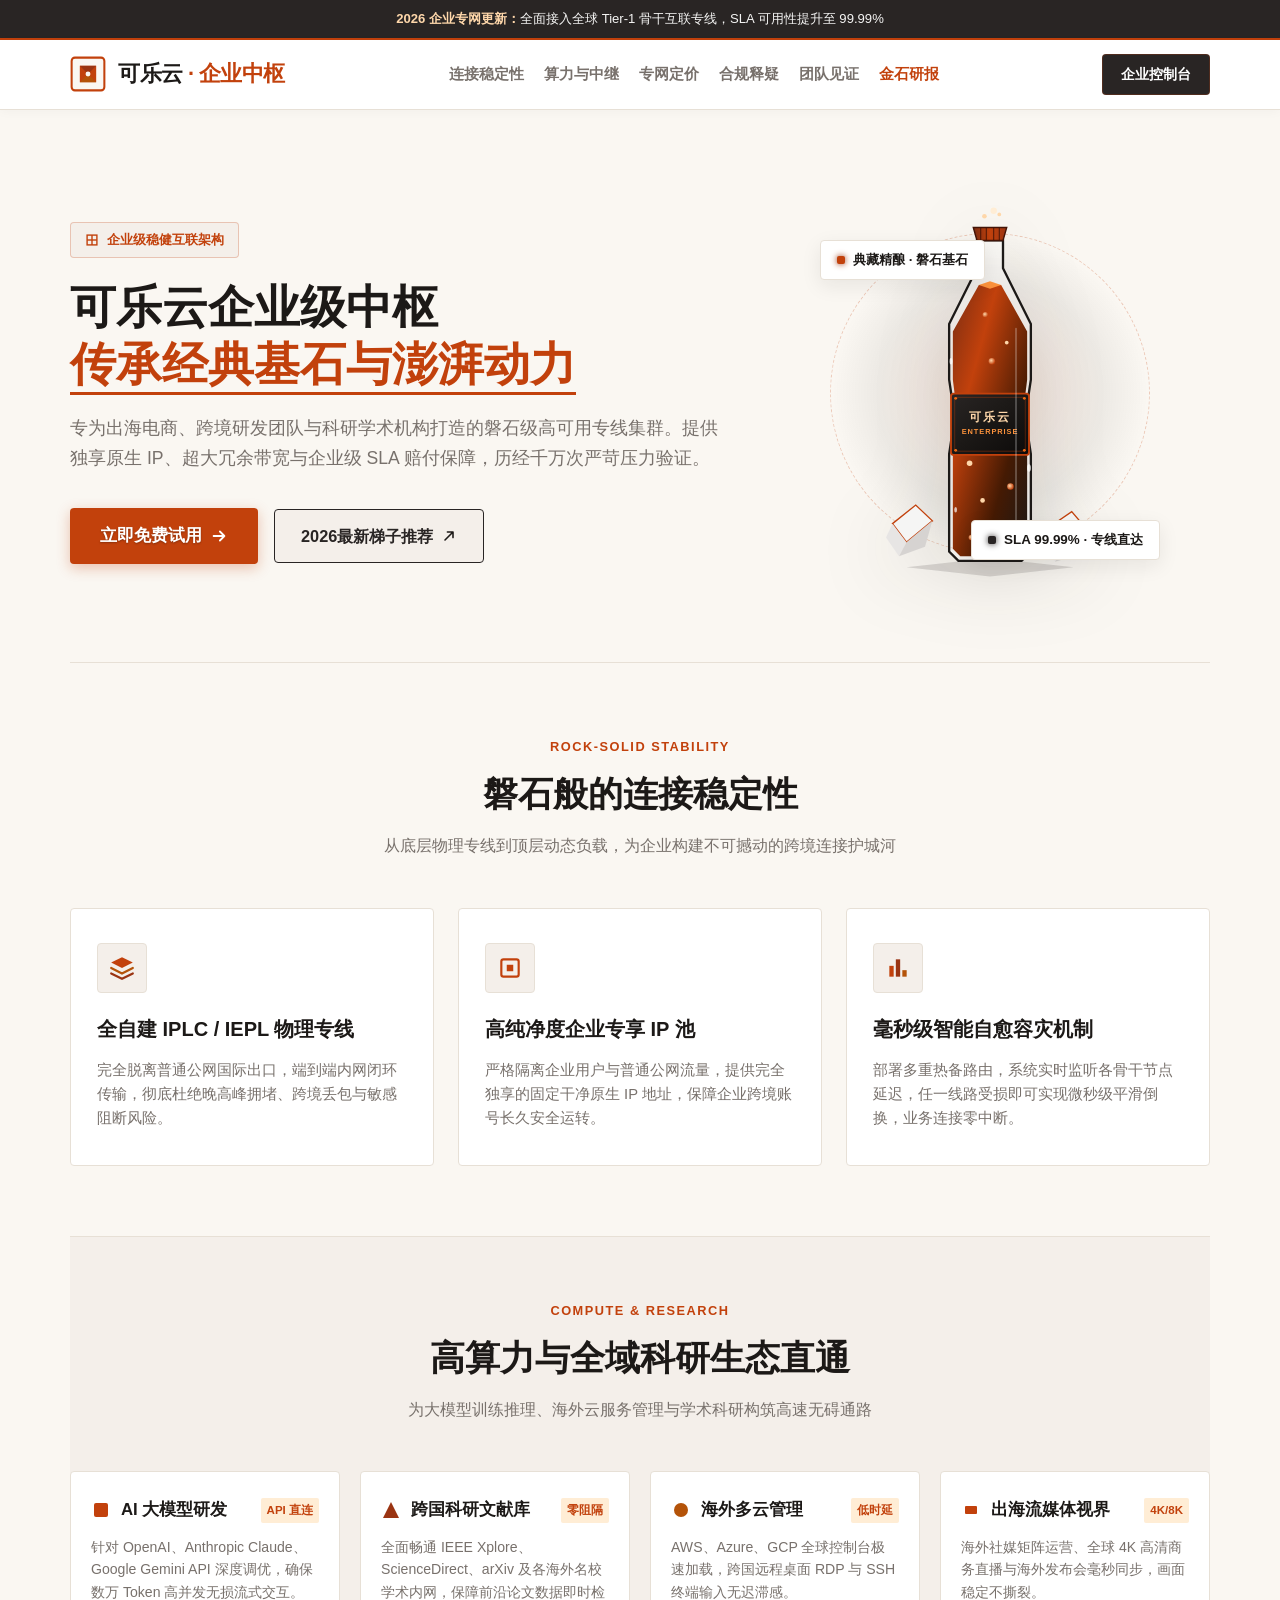
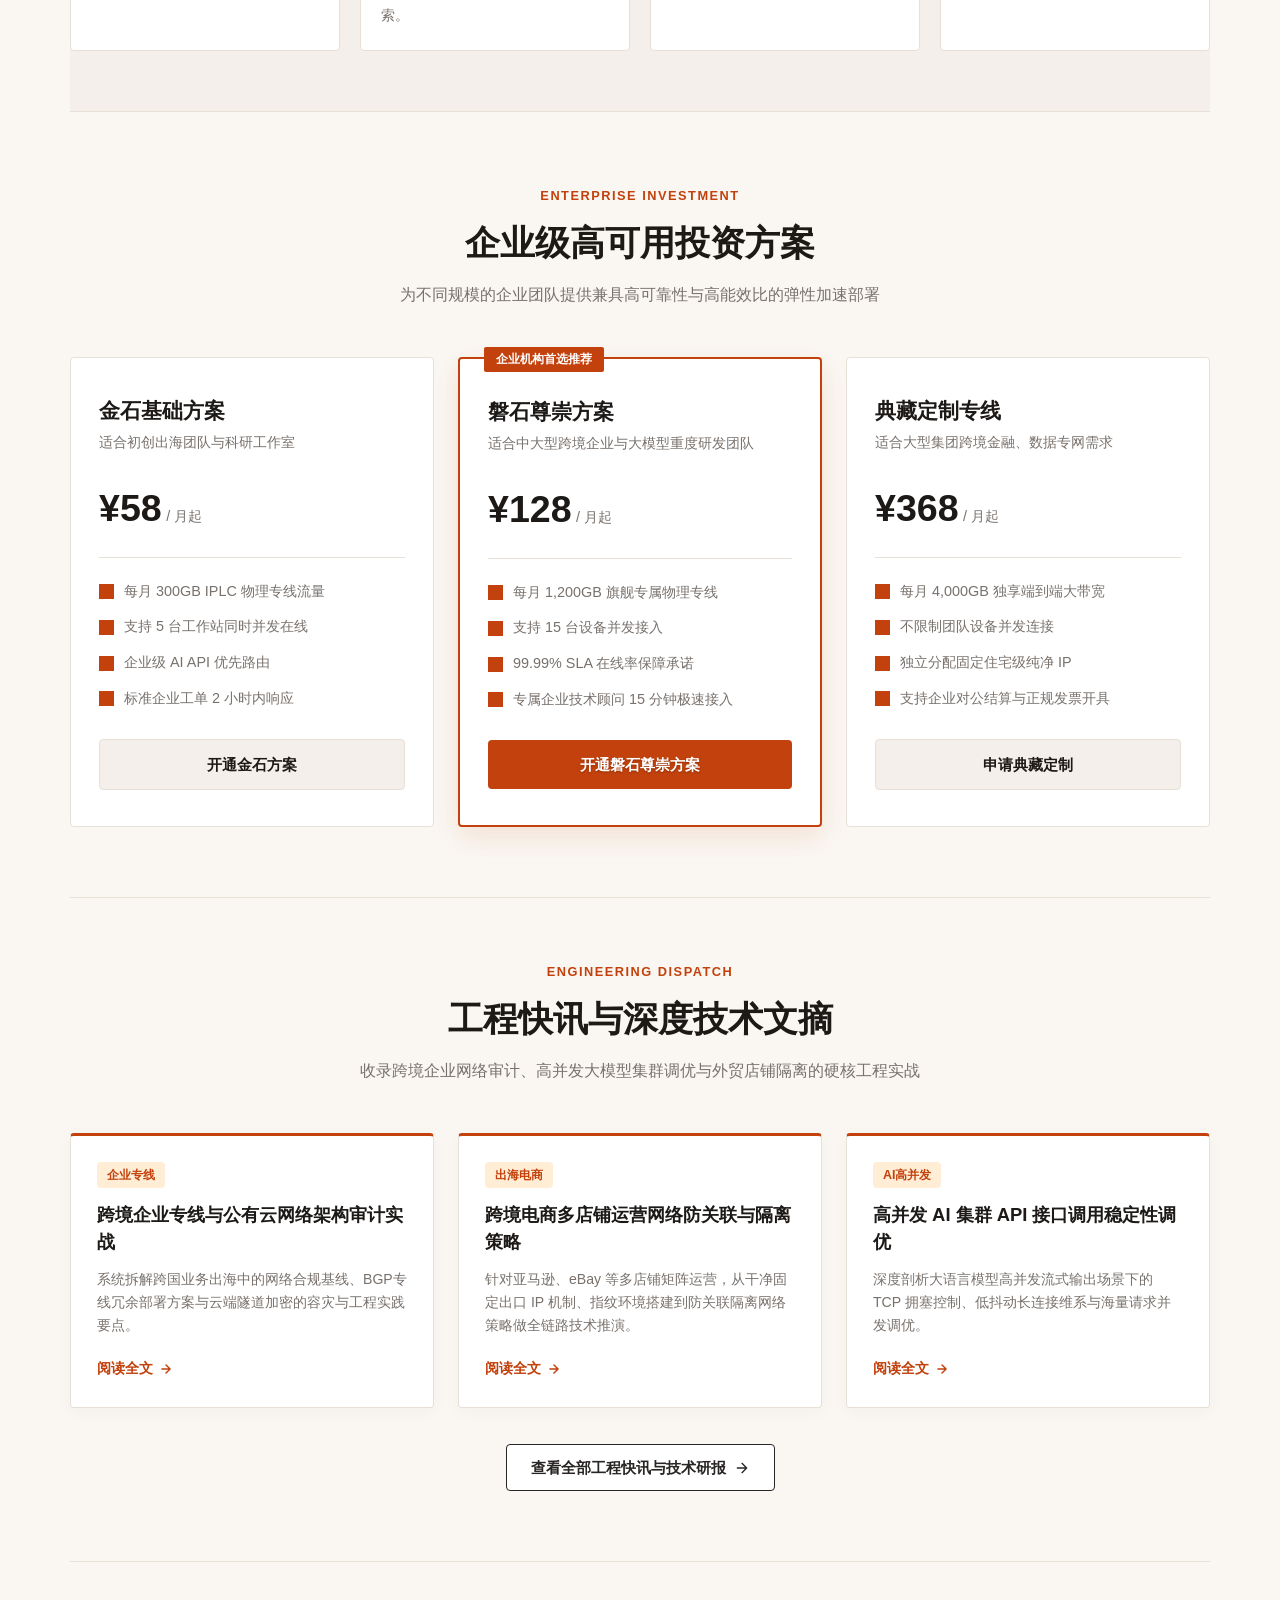
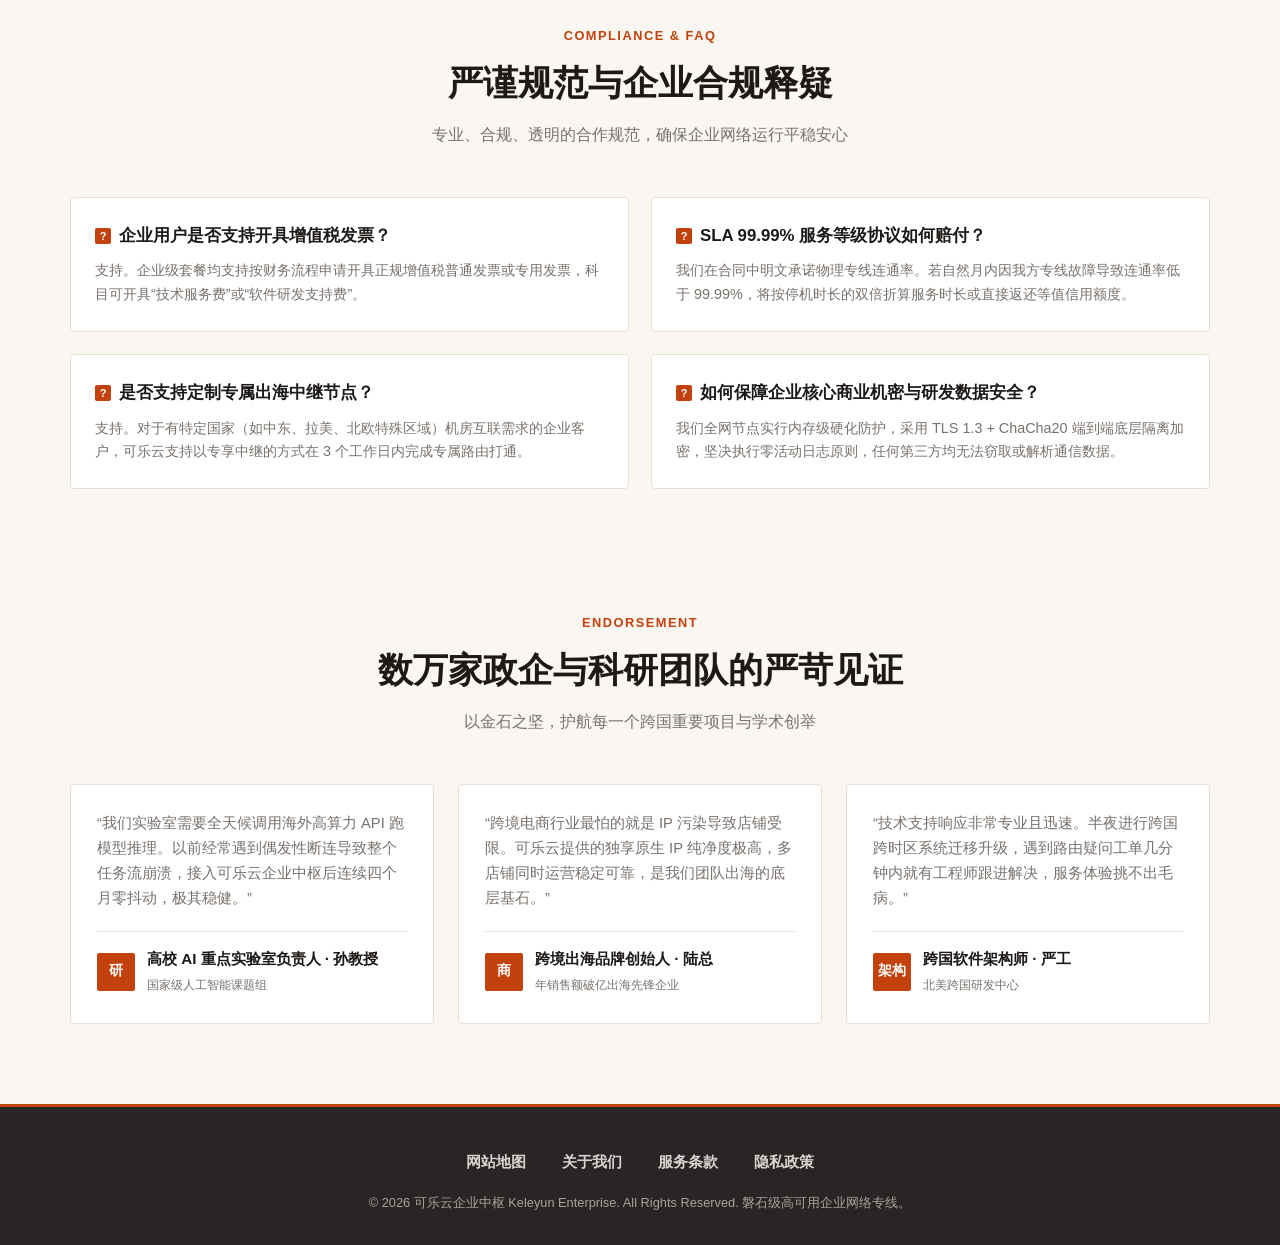
==== index.html @ 44cb97e2 "feat: initial commit for keleyun.ink promotional landing page & SEO articles" ====
<!DOCTYPE html>
<html lang="zh-CN">
<head>
  <meta charset="UTF-8">
  <meta name="viewport" content="width=device-width, initial-scale=1.0">
  <title>可乐云企业中枢 - 磐石级跨境企业网络加速专线 | 原生纯净IP与高可用机场推荐</title>
  <meta name="description" content="可乐云企业中枢依托自建IPLC物理专线与独享原生IP，提供99.99% SLA可用性保障的高端网络加速服务。为跨境出海多店铺运营、大模型API高并发调用及跨国云运维构筑毫秒级无抖动通道，是跨国团队实现高并发极速秒开的企业级高端机场推荐首选。">
  <meta name="keywords" content="可乐云, 可乐云企业中枢, 企业网络加速, 机场推荐, 极速秒开, 跨境电商防关联, IPLC专线, API并发加速">
  <link rel="canonical" href="https://keleyun.ink/">
  
  <!-- Open Graph 社交分享元数据 -->
  <meta property="og:type" content="website">
  <meta property="og:url" content="https://keleyun.ink/">
  <meta property="og:site_name" content="可乐云企业中枢">
  <meta property="og:title" content="可乐云企业中枢 - 磐石级跨境企业网络加速专线 | 原生纯净IP与高可用机场推荐">
  <meta property="og:description" content="99.99% SLA可用性保障，独享原生IP与IPLC物理专线，护航跨境企业出海。">
  <meta property="og:image" content="https://keleyun.ink/og-cover.png">
  
  <!-- Twitter Card 元数据 -->
  <meta name="twitter:card" content="summary_large_image">
  <meta name="twitter:title" content="可乐云企业中枢 - 磐石级跨境企业网络加速专线">
  <meta name="twitter:description" content="依托自建IPLC物理专线与独享原生IP，极速秒开零抖动。">
  <meta name="twitter:image" content="https://keleyun.ink/og-cover.png">

  <!-- JSON-LD 结构化数据 (Schema.org Product) -->
  <script type="application/ld+json">
  {
    "@context": "https://schema.org/",
    "@type": "Product",
    "name": "可乐云企业中枢高可用专网加速服务",
    "image": "https://keleyun.ink/og-cover.png",
    "description": "面向跨国出海企业、大模型研发机构与跨境电商的物理专线网络加速架构，提供99.99% SLA赔付保障与独占纯净原生IP。",
    "brand": {
      "@type": "Brand",
      "name": "可乐云企业中枢"
    },
    "offers": {
      "@type": "AggregateOffer",
      "priceCurrency": "CNY",
      "lowPrice": "58",
      "highPrice": "368",
      "offerCount": "3"
    },
    "aggregateRating": {
      "@type": "AggregateRating",
      "ratingValue": "5.0",
      "reviewCount": "450",
      "bestRating": "5",
      "worstRating": "1"
    }
  }
  </script>

  <link rel="stylesheet" href="style.css">
</head>
<body>

  <!-- 顶部公告条 -->
  <div class="quarry-notice">
    <strong>2026 企业专网更新：</strong>全面接入全球 Tier-1 骨干互联专线，SLA 可用性提升至 99.99%
  </div>

  <!-- 金石沉稳导航 -->
  <header class="chisel-masthead">
    <div class="chisel-nav-inner">
      <a href="index.html" class="brand-stone" aria-label="可乐云首页">
        <!-- 金石切角与焦糖古法印鉴矢量徽标 (非纯文本) -->
        <svg width="36" height="36" viewBox="0 0 44 44" fill="none" xmlns="http://www.w3.org/2000/svg">
          <rect x="2" y="2" width="40" height="40" rx="4" fill="#faf7f2" stroke="#c2410c" stroke-width="2.5"/>
          <!-- 矿石金石切面与焦糖徽记 -->
          <path d="M12 12H32V32H12Z" fill="#c2410c"/>
          <path d="M12 12L22 22L32 12" fill="#9a3412"/>
          <path d="M12 32L22 22L32 32" fill="#b45309"/>
          <circle cx="22" cy="22" r="3" fill="#faf7f2"/>
        </svg>
        <span class="brand-stone-text">可乐云 <span>· 企业中枢</span></span>
      </a>

        <nav class="chisel-nav-links" aria-label="企业中枢导航">
          <a href="#stability" class="nav-stone-item">连接稳定性</a>
          <a href="#enterprise-ai" class="nav-stone-item">算力与中继</a>
          <a href="#pricing" class="nav-stone-item">专网定价</a>
          <a href="#faq" class="nav-stone-item">合规释疑</a>
          <a href="#testimonials" class="nav-stone-item">团队见证</a>
          <a href="dispatch.html" class="nav-stone-item nav-stone-highlight">金石研报</a>
        </nav>

        <div class="chisel-nav-actions">
          <a href="https://ww012.twilightaff.com/#/?code=A56DH1Af" target="_blank" rel="nofollow" class="btn-stone-nav">企业控制台</a>
        </div>
    </div>
  </header>

  <main class="chisel-container">
    <!-- Hero 首屏：错落石柱排版 -->
    <section class="monolith-hero">
      <div>
        <div class="chisel-badge">
          <!-- 刻度基石图标 (非禁止图标) -->
          <svg width="14" height="14" viewBox="0 0 20 20" fill="none">
            <rect x="3" y="3" width="14" height="14" stroke="#c2410c" stroke-width="2"/>
            <line x1="3" y1="10" x2="17" y2="10" stroke="#c2410c" stroke-width="2"/>
            <line x1="10" y1="3" x2="10" y2="17" stroke="#c2410c" stroke-width="2"/>
          </svg>
          企业级稳健互联架构
        </div>

        <h1 class="hero-chisel-title">
          可乐云企业级中枢<br>
          <span class="caramel-accent">传承经典基石与澎湃动力</span>
        </h1>

        <p class="hero-chisel-desc">
          专为出海电商、跨境研发团队与科研学术机构打造的磐石级高可用专线集群。提供独享原生 IP、超大冗余带宽与企业级 SLA 赔付保障，历经千万次严苛压力验证。
        </p>

        <div class="chisel-buttons">
          <!-- 官方注册试用按钮 (严格包含 rel="nofollow" 和 target="_blank") -->
          <a href="https://ww012.twilightaff.com/#/?code=A56DH1Af" target="_blank" rel="nofollow" class="btn-chisel-primary">
            立即免费试用
            <svg width="18" height="18" viewBox="0 0 20 20" fill="none">
              <path d="M4 10H16M16 10L11 5M16 10L11 15" stroke="#ffffff" stroke-width="2" stroke-linecap="round" stroke-linejoin="round"/>
            </svg>
          </a>

          <!-- 2026最新梯子推荐 (严格为 dofollow，绝不添加 nofollow，且包含 target="_blank") -->
          <a href="https://tizilab.net/paihang/" target="_blank" class="btn-chisel-dofollow">
            2026最新梯子推荐
            <svg width="16" height="16" viewBox="0 0 20 20" fill="none">
              <path d="M5 15L15 5M15 5H8M15 5V12" stroke="#1c1917" stroke-width="2" stroke-linecap="round" stroke-linejoin="round"/>
            </svg>
          </a>
        </div>
      </div>

      <!-- 右侧：金石切削典藏可乐瓶与汽水动图展台 (Artisan Mineral Chiseled Cola Bottle Visual) -->
      <aside class="hero-chisel-cola-showcase">
        <div class="stone-bottle-stage">
          <!-- 玄武岩与赤陶光晕基座 -->
          <div class="monolith-aura-halo"></div>

          <!-- 浮动典藏金石芯片 1 (左上) -->
          <div class="chisel-seal-chip seal-top-left">
            <span class="seal-gem-dot"></span>
            <span>典藏精酿 · 磐石基石</span>
          </div>

          <!-- 典藏雕琢玻璃可乐瓶 SVG 动图 -->
          <div class="chisel-bottle-container">
            <svg class="chisel-bottle-svg" viewBox="0 0 280 420" width="260" height="390" fill="none" xmlns="http://www.w3.org/2000/svg">
              <defs>
                <!-- 典藏可乐黑金焦糖色液体渐变 -->
                <linearGradient id="chiselCokeFluid" x1="0" y1="0" x2="1" y2="1">
                  <stop offset="0%" stop-color="#7c2d12"/>
                  <stop offset="30%" stop-color="#c2410c"/>
                  <stop offset="70%" stop-color="#451a03"/>
                  <stop offset="100%" stop-color="#1c1917"/>
                </linearGradient>
                <!-- 矿石玻璃棱面反光渐变 -->
                <linearGradient id="mineralGlassFacet" x1="0" y1="0" x2="1" y2="0">
                  <stop offset="0%" stop-color="rgba(255,255,255,0.7)"/>
                  <stop offset="20%" stop-color="rgba(255,255,255,0.08)"/>
                  <stop offset="80%" stop-color="rgba(194,65,12,0.18)"/>
                  <stop offset="100%" stop-color="rgba(255,255,255,0.45)"/>
                </linearGradient>
                <!-- 铜铸瓶盖渐变 -->
                <linearGradient id="copperCapGrad" x1="0" y1="0" x2="1" y2="0">
                  <stop offset="0%" stop-color="#7c2d12"/>
                  <stop offset="50%" stop-color="#c2410c"/>
                  <stop offset="100%" stop-color="#9a3412"/>
                </linearGradient>
                <!-- 雕琢金属铜质铭牌渐变 -->
                <linearGradient id="bronzePlateGrad" x1="0" y1="0" x2="1" y2="1">
                  <stop offset="0%" stop-color="#292524"/>
                  <stop offset="45%" stop-color="#1c1917"/>
                  <stop offset="100%" stop-color="#0c0a09"/>
                </linearGradient>
                <!-- 金色微气泡渐变 -->
                <radialGradient id="goldBubbleGlow" cx="40%" cy="40%" r="60%">
                  <stop offset="0%" stop-color="#fed7aa"/>
                  <stop offset="100%" stop-color="#c2410c"/>
                </radialGradient>
              </defs>

              <!-- 玄武岩石质基底展台阴影 -->
              <polygon points="50,402 140,412 230,402 140,392" fill="rgba(28, 25, 23, 0.14)" class="stone-pedestal-shadow"/>

              <!-- 伴随切削岩石晶体 1 (左下) -->
              <g class="chisel-rock-crystal rock-left">
                <polygon points="35,355 60,335 78,352 50,375" fill="#f5f5f4" stroke="#c2410c" stroke-width="1.5"/>
                <polygon points="35,355 50,375 42,390 28,370" fill="#e7e5e4"/>
                <polygon points="50,375 78,352 70,380 42,390" fill="#d6d3d1"/>
              </g>

              <!-- 伴随切削岩石晶体 2 (右下) -->
              <g class="chisel-rock-crystal rock-right">
                <polygon points="202,360 228,342 245,362 218,382" fill="#f5f5f4" stroke="#c2410c" stroke-width="1.5"/>
                <polygon points="202,360 218,382 210,396 195,376" fill="#e7e5e4"/>
                <polygon points="218,382 245,362 238,388 210,396" fill="#d6d3d1"/>
              </g>

              <!-- 切削棱面矿石玻璃瓶外轮廓 -->
              <path d="M126 50 L126 80 L96 140 L96 200 L102 240 L96 280 L96 385 L106 395 L174 395 L184 385 L184 280 L178 240 L184 200 L184 140 L154 80 L154 50 Z" 
                    fill="rgba(255, 255, 255, 0.35)" stroke="#1c1917" stroke-width="2.5"/>

              <!-- 瓶内典藏可乐液体 -->
              <path d="M128 98 L100 148 L100 200 L105 240 L100 280 L100 382 L108 390 L172 390 L180 382 L180 280 L175 240 L180 200 L180 148 L152 98 Z" 
                    fill="url(#chiselCokeFluid)" class="chisel-coke-liquid"/>

              <!-- 瓶内波浪液面 -->
              <polygon points="128,98 140,94 152,98 140,102" fill="#fb923c" class="chisel-liquid-meniscus"/>

              <!-- 瓶身中央金属铜质雕刻铭牌 -->
              <g class="chisel-bottle-plaque">
                <rect x="98" y="215" width="84" height="66" rx="3" fill="url(#bronzePlateGrad)" stroke="#c2410c" stroke-width="2"/>
                <!-- 铭牌四角金石铆钉 -->
                <circle cx="103" cy="220" r="1.5" fill="#f97316"/>
                <circle cx="177" cy="220" r="1.5" fill="#f97316"/>
                <circle cx="103" cy="276" r="1.5" fill="#f97316"/>
                <circle cx="177" cy="276" r="1.5" fill="#f97316"/>
                <!-- 铭牌压印文字 -->
                <text x="140" y="244" fill="#fed7aa" font-size="13" font-weight="900" letter-spacing="2" text-anchor="middle">可乐云</text>
                <text x="140" y="258" fill="#fb923c" font-size="8" font-weight="700" letter-spacing="1" text-anchor="middle">ENTERPRISE</text>
                <!-- 铭牌边框内凹金线 -->
                <rect x="102" y="219" width="76" height="58" rx="2" fill="none" stroke="rgba(194,65,12,0.4)" stroke-width="1"/>
              </g>

              <!-- 玻璃切削棱柱高光线 -->
              <line x1="112" y1="145" x2="112" y2="385" stroke="url(#mineralGlassFacet)" stroke-width="4" stroke-linecap="round"/>
              <line x1="168" y1="145" x2="168" y2="385" stroke="rgba(255,255,255,0.25)" stroke-width="2" stroke-linecap="round"/>

              <!-- 瓶内金石碳酸上升金气泡 -->
              <g class="chisel-bubbles">
                <circle cx="120" cy="370" r="3" fill="url(#goldBubbleGlow)" class="cb-ink cb-ink-1"/>
                <circle cx="148" cy="360" r="4" fill="url(#goldBubbleGlow)" class="cb-ink cb-ink-2"/>
                <circle cx="132" cy="330" r="2.5" fill="#fed7aa" class="cb-ink cb-ink-3"/>
                <circle cx="162" cy="315" r="3.5" fill="url(#goldBubbleGlow)" class="cb-ink cb-ink-4"/>
                <circle cx="118" cy="290" r="3" fill="#fed7aa" class="cb-ink cb-ink-5"/>
                <circle cx="142" cy="180" r="3.5" fill="url(#goldBubbleGlow)" class="cb-ink cb-ink-6"/>
                <circle cx="158" cy="160" r="2" fill="#fed7aa" class="cb-ink cb-ink-7"/>
                <circle cx="135" cy="130" r="3" fill="url(#goldBubbleGlow)" class="cb-ink cb-ink-8"/>
              </g>

              <!-- 铜铸皇冠瓶盖 -->
              <g class="chisel-crown-cap">
                <polygon points="122,36 158,36 154,50 126,50" fill="url(#copperCapGrad)" stroke="#431407" stroke-width="1.5"/>
                <line x1="130" y1="36" x2="130" y2="50" stroke="#431407" stroke-width="1"/>
                <line x1="136" y1="36" x2="136" y2="50" stroke="#431407" stroke-width="1"/>
                <line x1="144" y1="36" x2="144" y2="50" stroke="#431407" stroke-width="1"/>
                <line x1="150" y1="36" x2="150" y2="50" stroke="#431407" stroke-width="1"/>
              </g>

              <!-- 瓶口微量冷凝白气微粒 -->
              <g class="chisel-mist-group">
                <circle cx="134" cy="24" r="2.5" fill="#fed7aa" class="cm cm1"/>
                <circle cx="144" cy="18" r="3.5" fill="#ffedd5" class="cm cm2"/>
                <circle cx="150" cy="22" r="2" fill="#fed7aa" class="cm cm3"/>
              </g>

              <!-- 瓶身外部冷凝水滴 (切削石质风) -->
              <ellipse cx="98" cy="180" rx="1.5" ry="3.5" fill="rgba(255,255,255,0.75)" class="stone-drop s1"/>
              <ellipse cx="182" cy="295" rx="2" ry="4" fill="rgba(255,255,255,0.75)" class="stone-drop s2"/>
              <ellipse cx="103" cy="340" rx="1.5" ry="3" fill="rgba(255,255,255,0.7)" class="stone-drop s3"/>
            </svg>
          </div>

          <!-- 浮动典藏金石芯片 2 (右下) -->
          <div class="chisel-seal-chip seal-bottom-right">
            <span class="seal-gem-dot stone"></span>
            <span>SLA 99.99% · 专线直达</span>
          </div>
        </div>
      </aside>
    </section>

    <!-- 核心优势：磐石般的连接稳定性 (3项) -->
    <section class="section-monolith-advantages" id="stability">
      <div class="stone-masthead">
        <span class="stone-tag">Rock-Solid Stability</span>
        <h2 class="stone-title">磐石般的连接稳定性</h2>
        <p class="stone-subhead">从底层物理专线到顶层动态负载，为企业构建不可撼动的跨境连接护城河</p>
      </div>

      <div class="monolith-grid">
        <!-- 优势 1 -->
        <div class="monolith-card">
          <div class="monolith-icon">
            <!-- 金石四方基底图标 (非禁止图标) -->
            <svg width="26" height="26" viewBox="0 0 24 24" fill="none">
              <path d="M12 2L2 7L12 12L22 7L12 2Z" fill="#c2410c"/>
              <path d="M2 17L12 22L22 17" stroke="#9a3412" stroke-width="2" stroke-linecap="round"/>
              <path d="M2 12L12 17L22 12" stroke="#b45309" stroke-width="2" stroke-linecap="round"/>
            </svg>
          </div>
          <h3 class="monolith-name">全自建 IPLC / IEPL 物理专线</h3>
          <p class="monolith-text">完全脱离普通公网国际出口，端到端内网闭环传输，彻底杜绝晚高峰拥堵、跨境丢包与敏感阻断风险。</p>
        </div>

        <!-- 优势 2 -->
        <div class="monolith-card">
          <div class="monolith-icon">
            <!-- 坚固双重锁扣图标 (非禁止图标，非挂锁) -->
            <svg width="26" height="26" viewBox="0 0 24 24" fill="none">
              <rect x="4" y="4" width="16" height="16" rx="2" stroke="#c2410c" stroke-width="2"/>
              <path d="M9 9H15V15H9Z" fill="#c2410c"/>
            </svg>
          </div>
          <h3 class="monolith-name">高纯净度企业专享 IP 池</h3>
          <p class="monolith-text">严格隔离企业用户与普通公网流量，提供完全独享的固定干净原生 IP 地址，保障企业跨境账号长久安全运转。</p>
        </div>

        <!-- 优势 3 -->
        <div class="monolith-card">
          <div class="monolith-icon">
            <!-- 三维基准柱图标 (非禁止图标) -->
            <svg width="26" height="26" viewBox="0 0 24 24" fill="none">
              <path d="M4 20V10H8V20H4Z" fill="#c2410c"/>
              <path d="M10 20V4H14V20H10Z" fill="#9a3412"/>
              <path d="M16 20V14H20V20H16Z" fill="#b45309"/>
            </svg>
          </div>
          <h3 class="monolith-name">毫秒级智能自愈容灾机制</h3>
          <p class="monolith-text">部署多重热备路由，系统实时监听各骨干节点延迟，任一线路受损即可实现微秒级平滑倒换，业务连接零中断。</p>
        </div>
      </div>
    </section>

    <!-- 流媒体与 AI 支持：高算力与全域科研生态直通 (4项) -->
    <section class="section-enterprise-ai" id="enterprise-ai">
      <div class="stone-masthead">
        <span class="stone-tag">Compute & Research</span>
        <h2 class="stone-title">高算力与全域科研生态直通</h2>
        <p class="stone-subhead">为大模型训练推理、海外云服务管理与学术科研构筑高速无碍通路</p>
      </div>

      <div class="enterprise-grid">
        <div class="enterprise-card">
          <div class="ent-header">
            <svg width="20" height="20" viewBox="0 0 20 20" fill="none"><rect x="3" y="3" width="14" height="14" rx="2" fill="#c2410c"/></svg>
            <h3 class="ent-title">AI 大模型研发</h3>
            <span class="ent-tag">API 直连</span>
          </div>
          <p class="ent-desc">针对 OpenAI、Anthropic Claude、Google Gemini API 深度调优，确保数万 Token 高并发无损流式交互。</p>
        </div>

        <div class="enterprise-card">
          <div class="ent-header">
            <svg width="20" height="20" viewBox="0 0 20 20" fill="none"><polygon points="10,2 18,18 2,18" fill="#9a3412"/></svg>
            <h3 class="ent-title">跨国科研文献库</h3>
            <span class="ent-tag">零阻隔</span>
          </div>
          <p class="ent-desc">全面畅通 IEEE Xplore、ScienceDirect、arXiv 及各海外名校学术内网，保障前沿论文数据即时检索。</p>
        </div>

        <div class="enterprise-card">
          <div class="ent-header">
            <svg width="20" height="20" viewBox="0 0 20 20" fill="none"><circle cx="10" cy="10" r="7" fill="#b45309"/></svg>
            <h3 class="ent-title">海外多云管理</h3>
            <span class="ent-tag">低时延</span>
          </div>
          <p class="ent-desc">AWS、Azure、GCP 全球控制台极速加载，跨国远程桌面 RDP 与 SSH 终端输入无迟滞感。</p>
        </div>

        <div class="enterprise-card">
          <div class="ent-header">
            <svg width="20" height="20" viewBox="0 0 20 20" fill="none"><rect x="4" y="6" width="12" height="8" rx="1" fill="#c2410c"/></svg>
            <h3 class="ent-title">出海流媒体视界</h3>
            <span class="ent-tag">4K/8K</span>
          </div>
          <p class="ent-desc">海外社媒矩阵运营、全球 4K 高清商务直播与海外发布会毫秒同步，画面稳定不撕裂。</p>
        </div>
      </div>
    </section>

    <!-- 价格对比表 (3个档位) -->
    <section class="section-chisel-pricing" id="pricing">
      <div class="stone-masthead">
        <span class="stone-tag">Enterprise Investment</span>
        <h2 class="stone-title">企业级高可用投资方案</h2>
        <p class="stone-subhead">为不同规模的企业团队提供兼具高可靠性与高能效比的弹性加速部署</p>
      </div>

      <div class="chisel-pricing-grid">
        <!-- 档位 1 -->
        <div class="chisel-plan">
          <div>
            <h3 class="plan-tier-name">金石基础方案</h3>
            <p class="plan-tier-note">适合初创出海团队与科研工作室</p>
            <div class="plan-cost-box">
              <span class="plan-cost">¥58</span>
              <span class="plan-cost-unit"> / 月起</span>
            </div>
            <ul class="chisel-perks">
              <li>
                <svg width="15" height="15" viewBox="0 0 16 16" fill="none"><rect width="16" height="16" fill="#c2410c"/></svg>
                每月 300GB IPLC 物理专线流量
              </li>
              <li>
                <svg width="15" height="15" viewBox="0 0 16 16" fill="none"><rect width="16" height="16" fill="#c2410c"/></svg>
                支持 5 台工作站同时并发在线
              </li>
              <li>
                <svg width="15" height="15" viewBox="0 0 16 16" fill="none"><rect width="16" height="16" fill="#c2410c"/></svg>
                企业级 AI API 优先路由
              </li>
              <li>
                <svg width="15" height="15" viewBox="0 0 16 16" fill="none"><rect width="16" height="16" fill="#c2410c"/></svg>
                标准企业工单 2 小时内响应
              </li>
            </ul>
          </div>
          <a href="https://ww012.twilightaff.com/#/?code=A56DH1Af" target="_blank" rel="nofollow" class="btn-plan-action">开通金石方案</a>
        </div>

        <!-- 档位 2 (尊崇热门) -->
        <div class="chisel-plan prestige">
          <span class="prestige-seal">企业机构首选推荐</span>
          <div>
            <h3 class="plan-tier-name">磐石尊崇方案</h3>
            <p class="plan-tier-note">适合中大型跨境企业与大模型重度研发团队</p>
            <div class="plan-cost-box">
              <span class="plan-cost">¥128</span>
              <span class="plan-cost-unit"> / 月起</span>
            </div>
            <ul class="chisel-perks">
              <li>
                <svg width="15" height="15" viewBox="0 0 16 16" fill="none"><rect width="16" height="16" fill="#c2410c"/></svg>
                每月 1,200GB 旗舰专属物理专线
              </li>
              <li>
                <svg width="15" height="15" viewBox="0 0 16 16" fill="none"><rect width="16" height="16" fill="#c2410c"/></svg>
                支持 15 台设备并发接入
              </li>
              <li>
                <svg width="15" height="15" viewBox="0 0 16 16" fill="none"><rect width="16" height="16" fill="#c2410c"/></svg>
                99.99% SLA 在线率保障承诺
              </li>
              <li>
                <svg width="15" height="15" viewBox="0 0 16 16" fill="none"><rect width="16" height="16" fill="#c2410c"/></svg>
                专属企业技术顾问 15 分钟极速接入
              </li>
            </ul>
          </div>
          <a href="https://ww012.twilightaff.com/#/?code=A56DH1Af" target="_blank" rel="nofollow" class="btn-plan-action">开通磐石尊崇方案</a>
        </div>

        <!-- 档位 3 -->
        <div class="chisel-plan">
          <div>
            <h3 class="plan-tier-name">典藏定制专线</h3>
            <p class="plan-tier-note">适合大型集团跨境金融、数据专网需求</p>
            <div class="plan-cost-box">
              <span class="plan-cost">¥368</span>
              <span class="plan-cost-unit"> / 月起</span>
            </div>
            <ul class="chisel-perks">
              <li>
                <svg width="15" height="15" viewBox="0 0 16 16" fill="none"><rect width="16" height="16" fill="#c2410c"/></svg>
                每月 4,000GB 独享端到端大带宽
              </li>
              <li>
                <svg width="15" height="15" viewBox="0 0 16 16" fill="none"><rect width="16" height="16" fill="#c2410c"/></svg>
                不限制团队设备并发连接
              </li>
              <li>
                <svg width="15" height="15" viewBox="0 0 16 16" fill="none"><rect width="16" height="16" fill="#c2410c"/></svg>
                独立分配固定住宅级纯净 IP
              </li>
              <li>
                <svg width="15" height="15" viewBox="0 0 16 16" fill="none"><rect width="16" height="16" fill="#c2410c"/></svg>
                支持企业对公结算与正规发票开具
              </li>
            </ul>
          </div>
          <a href="https://ww012.twilightaff.com/#/?code=A56DH1Af" target="_blank" rel="nofollow" class="btn-plan-action">申请典藏定制</a>
        </div>
      </div>
    </section>

    <!-- 首页工程快讯与深度技术文摘精选 (3篇精选预览) -->
    <section class="section-dispatch-preview" id="dispatch-preview">
      <div class="stone-masthead">
        <span class="stone-tag">Engineering Dispatch</span>
        <h2 class="stone-title">工程快讯与深度技术文摘</h2>
        <p class="stone-subhead">收录跨境企业网络审计、高并发大模型集群调优与外贸店铺隔离的硬核工程实战</p>
      </div>

      <div class="dispatch-preview-grid">
        <article class="dispatch-preview-card">
          <span class="dispatch-preview-tag">企业专线</span>
          <h3 class="dispatch-preview-title">跨境企业专线与公有云网络架构审计实战</h3>
          <p class="dispatch-preview-excerpt">系统拆解跨国业务出海中的网络合规基线、BGP专线冗余部署方案与云端隧道加密的容灾与工程实践要点。</p>
          <a href="enterprise-cloud-backbone-audit.html" class="dispatch-preview-link">
            阅读全文
            <svg width="14" height="14" viewBox="0 0 24 24" fill="none" stroke="currentColor" stroke-width="2.5" stroke-linecap="round" stroke-linejoin="round"><path d="M5 12h14M12 5l7 7-7 7"/></svg>
          </a>
        </article>

        <article class="dispatch-preview-card">
          <span class="dispatch-preview-tag">出海电商</span>
          <h3 class="dispatch-preview-title">跨境电商多店铺运营网络防关联与隔离策略</h3>
          <p class="dispatch-preview-excerpt">针对亚马逊、eBay 等多店铺矩阵运营，从干净固定出口 IP 机制、指纹环境搭建到防关联隔离网络策略做全链路技术推演。</p>
          <a href="cross-border-ecommerce-store-safety.html" class="dispatch-preview-link">
            阅读全文
            <svg width="14" height="14" viewBox="0 0 24 24" fill="none" stroke="currentColor" stroke-width="2.5" stroke-linecap="round" stroke-linejoin="round"><path d="M5 12h14M12 5l7 7-7 7"/></svg>
          </a>
        </article>

        <article class="dispatch-preview-card">
          <span class="dispatch-preview-tag">AI高并发</span>
          <h3 class="dispatch-preview-title">高并发 AI 集群 API 接口调用稳定性调优</h3>
          <p class="dispatch-preview-excerpt">深度剖析大语言模型高并发流式输出场景下的 TCP 拥塞控制、低抖动长连接维系与海量请求并发调优。</p>
          <a href="ai-cluster-api-concurrency-stability.html" class="dispatch-preview-link">
            阅读全文
            <svg width="14" height="14" viewBox="0 0 24 24" fill="none" stroke="currentColor" stroke-width="2.5" stroke-linecap="round" stroke-linejoin="round"><path d="M5 12h14M12 5l7 7-7 7"/></svg>
          </a>
        </article>
      </div>

      <div class="dispatch-more-row">
        <a href="dispatch.html" class="btn-more-dispatch">
          查看全部工程快讯与技术研报
          <svg width="16" height="16" viewBox="0 0 24 24" fill="none" stroke="currentColor" stroke-width="2" stroke-linecap="round" stroke-linejoin="round"><path d="M5 12h14M12 5l7 7-7 7"/></svg>
        </a>
      </div>
    </section>

    <!-- FAQ 问答模块 (4项) -->
    <section class="section-stone-faq" id="faq">
      <div class="stone-masthead">
        <span class="stone-tag">Compliance & FAQ</span>
        <h2 class="stone-title">严谨规范与企业合规释疑</h2>
        <p class="stone-subhead">专业、合规、透明的合作规范，确保企业网络运行平稳安心</p>
      </div>

      <div class="stone-faq-grid">
        <div class="stone-faq-box">
          <h3 class="faq-stone-q">
            <!-- 问号方章图标 (非禁止图标) -->
            <svg width="16" height="16" viewBox="0 0 16 16" fill="none"><rect width="16" height="16" rx="2" fill="#c2410c"/><text x="8" y="12" fill="#fff" font-size="11" font-weight="bold" text-anchor="middle">?</text></svg>
            企业用户是否支持开具增值税发票？
          </h3>
          <p class="faq-stone-a">支持。企业级套餐均支持按财务流程申请开具正规增值税普通发票或专用发票，科目可开具“技术服务费”或“软件研发支持费”。</p>
        </div>

        <div class="stone-faq-box">
          <h3 class="faq-stone-q">
            <svg width="16" height="16" viewBox="0 0 16 16" fill="none"><rect width="16" height="16" rx="2" fill="#c2410c"/><text x="8" y="12" fill="#fff" font-size="11" font-weight="bold" text-anchor="middle">?</text></svg>
            SLA 99.99% 服务等级协议如何赔付？
          </h3>
          <p class="faq-stone-a">我们在合同中明文承诺物理专线连通率。若自然月内因我方专线故障导致连通率低于 99.99%，将按停机时长的双倍折算服务时长或直接返还等值信用额度。</p>
        </div>

        <div class="stone-faq-box">
          <h3 class="faq-stone-q">
            <svg width="16" height="16" viewBox="0 0 16 16" fill="none"><rect width="16" height="16" rx="2" fill="#c2410c"/><text x="8" y="12" fill="#fff" font-size="11" font-weight="bold" text-anchor="middle">?</text></svg>
            是否支持定制专属出海中继节点？
          </h3>
          <p class="faq-stone-a">支持。对于有特定国家（如中东、拉美、北欧特殊区域）机房互联需求的企业客户，可乐云支持以专享中继的方式在 3 个工作日内完成专属路由打通。</p>
        </div>

        <div class="stone-faq-box">
          <h3 class="faq-stone-q">
            <svg width="16" height="16" viewBox="0 0 16 16" fill="none"><rect width="16" height="16" rx="2" fill="#c2410c"/><text x="8" y="12" fill="#fff" font-size="11" font-weight="bold" text-anchor="middle">?</text></svg>
            如何保障企业核心商业机密与研发数据安全？
          </h3>
          <p class="faq-stone-a">我们全网节点实行内存级硬化防护，采用 TLS 1.3 + ChaCha20 端到端底层隔离加密，坚决执行零活动日志原则，任何第三方均无法窃取或解析通信数据。</p>
        </div>
      </div>
    </section>

    <!-- 用户证言 (3项) -->
    <section class="section-chisel-testimonials" id="testimonials">
      <div class="stone-masthead">
        <span class="stone-tag">Endorsement</span>
        <h2 class="stone-title">数万家政企与科研团队的严苛见证</h2>
        <p class="stone-subhead">以金石之坚，护航每一个跨国重要项目与学术创举</p>
      </div>

      <div class="chisel-test-grid">
        <div class="test-slab-card">
          <p class="test-quote">“我们实验室需要全天候调用海外高算力 API 跑模型推理。以前经常遇到偶发性断连导致整个任务流崩溃，接入可乐云企业中枢后连续四个月零抖动，极其稳健。”</p>
          <div class="test-person">
            <div class="seal-avatar">研</div>
            <div class="person-meta">
              <h4>高校 AI 重点实验室负责人 · 孙教授</h4>
              <span>国家级人工智能课题组</span>
            </div>
          </div>
        </div>

        <div class="test-slab-card">
          <p class="test-quote">“跨境电商行业最怕的就是 IP 污染导致店铺受限。可乐云提供的独享原生 IP 纯净度极高，多店铺同时运营稳定可靠，是我们团队出海的底层基石。”</p>
          <div class="test-person">
            <div class="seal-avatar">商</div>
            <div class="person-meta">
              <h4>跨境出海品牌创始人 · 陆总</h4>
              <span>年销售额破亿出海先锋企业</span>
            </div>
          </div>
        </div>

        <div class="test-slab-card">
          <p class="test-quote">“技术支持响应非常专业且迅速。半夜进行跨国跨时区系统迁移升级，遇到路由疑问工单几分钟内就有工程师跟进解决，服务体验挑不出毛病。”</p>
          <div class="test-person">
            <div class="seal-avatar">架构</div>
            <div class="person-meta">
              <h4>跨国软件架构师 · 严工</h4>
              <span>北美跨国研发中心</span>
            </div>
          </div>
        </div>
      </div>
    </section>
  </main>

  <!-- 网站页脚：严格仅展示4个标题，且每个标题链接到独立页面 -->
  <footer class="chisel-footer">
    <div class="chisel-footer-links">
      <a href="sitemap.html">网站地图</a>
      <a href="about.html">关于我们</a>
      <a href="terms.html">服务条款</a>
      <a href="privacy.html">隐私政策</a>
    </div>
    <div class="chisel-footer-copy">
      &copy; 2026 可乐云企业中枢 Keleyun Enterprise. All Rights Reserved. 磐石级高可用企业网络专线。
    </div>
  </footer>

</body>
</html>
---- style.css ----
/* keleyun.ink - 晶石矿脉 / 熔砂岩彩风 (Mineral Quartz & Terracotta Stone) + 焦糖深韵与古法秘方金石 */
:root {
  --sand-base: #faf7f2;
  --sand-surface: #f4efea;
  --sand-card: #ffffff;
  --copper-terracotta: #c2410c;
  --copper-burnt: #9a3412;
  --mineral-amber: #b45309;
  --volcanic-stone: #1c1917;
  --slate-charcoal: #292524;
  --sand-drift: #78716c;
  --sand-line: #e7e0d6;
  --border-copper: rgba(194, 65, 12, 0.25);
  --border-subtle: rgba(120, 113, 108, 0.15);
  --radius-chisel: 4px;
  --font-stack: -apple-system, BlinkMacSystemFont, "Segoe UI", "PingFang SC", "Hiragino Sans GB", "Microsoft YaHei", sans-serif;
}

*, *::before, *::after {
  box-sizing: border-box;
  margin: 0;
  padding: 0;
}

body {
  font-family: var(--font-stack);
  background-color: var(--sand-base);
  color: var(--volcanic-stone);
  line-height: 1.65;
  overflow-x: hidden;
  -webkit-font-smoothing: antialiased;
}

/* 链接全局规范：常态与已访问状态统一保持为赤陶铜色，彻底杜绝浏览器默认紫蓝色 */
a, a:visited {
  color: var(--copper-terracotta);
  text-decoration: none;
  transition: color 0.2s ease;
}
a:hover {
  color: var(--copper-burnt);
}

/* 顶部公告条 */
.quarry-notice {
  background: var(--slate-charcoal);
  color: #f5f5f4;
  font-size: 0.82rem;
  padding: 8px 16px;
  text-align: center;
  border-bottom: 2px solid var(--copper-terracotta);
}
.quarry-notice strong {
  color: #fed7aa;
}

/* 导航栏：金石沉稳双层结构 */
.chisel-masthead {
  background: var(--sand-card);
  border-bottom: 1px solid var(--sand-line);
  position: sticky;
  top: 0;
  z-index: 100;
  box-shadow: 0 2px 10px rgba(28, 25, 23, 0.03);
}
.chisel-nav-inner {
  max-width: 1180px;
  margin: 0 auto;
  padding: 14px 20px;
  display: flex;
  justify-content: space-between;
  align-items: center;
}
.brand-stone {
  display: inline-flex;
  align-items: center;
  gap: 12px;
  text-decoration: none;
}
.brand-stone-text {
  font-size: 1.35rem;
  font-weight: 800;
  letter-spacing: -0.5px;
  color: var(--volcanic-stone);
}
.brand-stone-text span {
  color: var(--copper-terracotta);
}
html {
  scroll-behavior: smooth;
}
section {
  scroll-margin-top: 80px;
}
.chisel-nav-links {
  display: flex;
  align-items: center;
  gap: 20px;
}
.chisel-nav-actions {
  display: flex;
  align-items: center;
  gap: 18px;
}
.nav-stone-item {
  color: var(--sand-drift);
  font-size: 0.92rem;
  font-weight: 700;
  text-decoration: none;
  transition: color 0.2s ease;
  white-space: nowrap;
}
.nav-stone-item:hover {
  color: var(--copper-terracotta);
}
.nav-stone-item:visited {
  color: var(--sand-drift);
}
.nav-stone-item:hover:visited {
  color: var(--copper-terracotta);
}
.nav-stone-item.nav-stone-highlight {
  color: var(--copper-terracotta);
  font-weight: 800;
}
.nav-stone-item.nav-stone-highlight:visited {
  color: var(--copper-terracotta);
}
.btn-stone-nav,
.btn-stone-nav:visited {
  background: var(--slate-charcoal);
  color: #ffffff !important;
  border: 1px solid var(--border-copper);
  padding: 8px 18px;
  border-radius: var(--radius-chisel);
  text-decoration: none;
  font-size: 0.88rem;
  font-weight: 600;
  transition: all 0.2s ease;
}
.btn-stone-nav:hover {
  background: var(--copper-terracotta);
  color: #ffffff !important;
}

/* 主内容容器 */
.chisel-container {
  max-width: 1180px;
  margin: 0 auto;
  padding: 0 20px;
}

/* Hero 首屏：错落石柱排版 (5:3 黄金分割) */
.monolith-hero {
  padding: 64px 0 50px;
  display: grid;
  grid-template-columns: 1.2fr 0.8fr;
  gap: 40px;
  align-items: center;
  border-bottom: 1px solid var(--sand-line);
}
.chisel-badge {
  display: inline-flex;
  align-items: center;
  gap: 8px;
  background: var(--sand-surface);
  border: 1px solid var(--border-copper);
  color: var(--copper-terracotta);
  padding: 6px 14px;
  border-radius: var(--radius-chisel);
  font-size: 0.84rem;
  font-weight: 700;
  margin-bottom: 22px;
}
.hero-chisel-title {
  font-size: 2.85rem;
  font-weight: 900;
  line-height: 1.25;
  color: var(--volcanic-stone);
  margin-bottom: 20px;
}
.hero-chisel-title .caramel-accent {
  color: var(--copper-terracotta);
  border-bottom: 3px solid var(--copper-terracotta);
  padding-bottom: 2px;
}
.hero-chisel-desc {
  font-size: 1.1rem;
  color: var(--sand-drift);
  line-height: 1.7;
  margin-bottom: 34px;
}
.chisel-buttons {
  display: flex;
  flex-wrap: wrap;
  gap: 16px;
  align-items: center;
}

/* 按钮样式 */
.btn-chisel-primary,
.btn-chisel-primary:visited {
  display: inline-flex;
  align-items: center;
  justify-content: center;
  gap: 8px;
  background: var(--copper-terracotta);
  color: #ffffff !important;
  text-shadow: 0 1px 2px rgba(0, 0, 0, 0.3);
  padding: 14px 30px;
  border-radius: var(--radius-chisel);
  text-decoration: none;
  font-weight: 700;
  font-size: 1.05rem;
  box-shadow: 0 4px 14px rgba(194, 65, 12, 0.3);
  transition: all 0.2s ease;
}
.btn-chisel-primary:hover {
  background: var(--copper-burnt);
  color: #ffffff !important;
  transform: translateY(-1px);
}
.btn-chisel-dofollow,
.btn-chisel-dofollow:visited {
  display: inline-flex;
  align-items: center;
  justify-content: center;
  gap: 8px;
  background: var(--sand-surface);
  border: 1.5px solid var(--slate-charcoal);
  color: var(--slate-charcoal) !important;
  padding: 13px 26px;
  border-radius: var(--radius-chisel);
  text-decoration: none;
  font-weight: 700;
  font-size: 1.02rem;
  transition: all 0.2s ease;
}
.btn-chisel-dofollow:hover {
  background: var(--slate-charcoal);
  color: #ffffff !important;
}

/* Hero 右侧金石切削典藏可乐瓶展台 (Artisan Mineral Chiseled Cola Bottle Visual) */
.hero-chisel-cola-showcase {
  display: flex;
  justify-content: center;
  align-items: center;
  position: relative;
}
.stone-bottle-stage {
  position: relative;
  display: inline-flex;
  align-items: center;
  justify-content: center;
  padding: 20px;
}
.monolith-aura-halo {
  position: absolute;
  width: 320px;
  height: 320px;
  border-radius: 50%;
  background: radial-gradient(circle, rgba(194, 65, 12, 0.12) 0%, rgba(28, 25, 23, 0.06) 50%, transparent 70%);
  border: 1px dashed rgba(194, 65, 12, 0.25);
  animation: stoneHaloRotate 10s ease-in-out infinite alternate;
}
@keyframes stoneHaloRotate {
  0% { transform: scale(0.94) rotate(0deg); opacity: 0.7; }
  100% { transform: scale(1.05) rotate(180deg); opacity: 1; }
}

.chisel-bottle-container {
  position: relative;
  z-index: 2;
  filter: drop-shadow(0 16px 36px rgba(28, 25, 23, 0.15));
  animation: stoneBottleSway 5s ease-in-out infinite;
}
@keyframes stoneBottleSway {
  0%, 100% { transform: translateY(0); }
  50% { transform: translateY(-8px); }
}

.chisel-liquid-meniscus {
  animation: chiselMeniscus 2.8s ease-in-out infinite alternate;
}
@keyframes chiselMeniscus {
  0% { transform: scaleY(0.9); }
  100% { transform: scaleY(1.1); }
}

.chisel-bubbles .cb-ink {
  animation: chiselBubbleRise linear infinite;
}
.cb-ink-1 { animation-duration: 2.3s; animation-delay: 0s; }
.cb-ink-2 { animation-duration: 2.8s; animation-delay: -0.5s; }
.cb-ink-3 { animation-duration: 1.9s; animation-delay: -1s; }
.cb-ink-4 { animation-duration: 2.5s; animation-delay: -1.5s; }
.cb-ink-5 { animation-duration: 2.1s; animation-delay: -0.7s; }
.cb-ink-6 { animation-duration: 2.4s; animation-delay: -0.3s; }
.cb-ink-7 { animation-duration: 1.8s; animation-delay: -1.2s; }
.cb-ink-8 { animation-duration: 2.2s; animation-delay: -0.8s; }

@keyframes chiselBubbleRise {
  0% { transform: translateY(0); opacity: 0; }
  20% { opacity: 0.95; }
  85% { opacity: 0.95; }
  100% { transform: translateY(-130px); opacity: 0; }
}

.chisel-rock-crystal.rock-left {
  animation: crystalBobLeft 4.5s ease-in-out infinite alternate;
}
@keyframes crystalBobLeft {
  0% { transform: translate(0, 0) rotate(0deg); }
  100% { transform: translate(2px, -5px) rotate(3deg); }
}

.chisel-rock-crystal.rock-right {
  animation: crystalBobRight 5s ease-in-out infinite alternate;
}
@keyframes crystalBobRight {
  0% { transform: translate(0, 0) rotate(0deg); }
  100% { transform: translate(-3px, -4px) rotate(-3deg); }
}

.chisel-mist-group .cm {
  animation: chiselMistRise 2.2s ease-out infinite;
}
.cm1 { animation-delay: 0s; }
.cm2 { animation-delay: -0.7s; }
.cm3 { animation-delay: -1.4s; }
@keyframes chiselMistRise {
  0% { transform: translateY(0) scale(0.7); opacity: 0.85; }
  100% { transform: translateY(-16px) scale(1.3); opacity: 0; }
}

.stone-drop {
  animation: stoneDropSlide 6s ease-in infinite;
}
.s1 { animation-delay: 0s; }
.s2 { animation-delay: -2.5s; }
.s3 { animation-delay: -4.5s; }
@keyframes stoneDropSlide {
  0% { transform: translateY(0); opacity: 0.8; }
  80% { transform: translateY(14px); opacity: 0.8; }
  100% { transform: translateY(18px); opacity: 0; }
}

.chisel-seal-chip {
  position: absolute;
  z-index: 5;
  background: #ffffff;
  border: 1.5px solid var(--sand-line);
  box-shadow: 0 6px 20px rgba(28, 25, 23, 0.08);
  padding: 8px 16px;
  border-radius: var(--radius-chisel);
  font-size: 0.84rem;
  font-weight: 800;
  color: var(--volcanic-stone);
  display: inline-flex;
  align-items: center;
  gap: 8px;
  white-space: nowrap;
}
.chisel-seal-chip .seal-gem-dot {
  width: 8px;
  height: 8px;
  border-radius: 2px;
  background: var(--copper-terracotta);
  box-shadow: 0 0 6px var(--copper-burnt);
}
.chisel-seal-chip .seal-gem-dot.stone {
  background: var(--slate-charcoal);
  box-shadow: 0 0 6px var(--slate-charcoal);
}
.seal-top-left {
  top: 15%;
  left: -20px;
  animation: sealFloatA 4.8s ease-in-out infinite alternate;
}
.seal-bottom-right {
  bottom: 12%;
  right: -20px;
  animation: sealFloatB 4.2s ease-in-out infinite alternate;
}
@keyframes sealFloatA {
  0% { transform: translateY(0) translateX(0); }
  100% { transform: translateY(-7px) translateX(5px); }
}
@keyframes sealFloatB {
  0% { transform: translateY(0) translateX(0); }
  100% { transform: translateY(7px) translateX(-5px); }
}

/* 区块通用标题 */
.stone-masthead {
  text-align: center;
  margin-bottom: 48px;
}
.stone-tag {
  display: inline-block;
  font-size: 0.8rem;
  font-weight: 800;
  color: var(--copper-terracotta);
  letter-spacing: 1.5px;
  text-transform: uppercase;
  margin-bottom: 8px;
}
.stone-title {
  font-size: 2.2rem;
  font-weight: 900;
  color: var(--volcanic-stone);
}
.stone-subhead {
  font-size: 1rem;
  color: var(--sand-drift);
  margin-top: 10px;
}

/* 核心优势：磐石般的连接稳定性 (3项) */
.section-monolith-advantages {
  padding: 70px 0;
}
.monolith-grid {
  display: grid;
  grid-template-columns: repeat(3, 1fr);
  gap: 24px;
}
.monolith-card {
  background: var(--sand-card);
  border: 1px solid var(--sand-line);
  border-radius: var(--radius-chisel);
  padding: 34px 26px;
  position: relative;
  transition: all 0.25s ease;
}
.monolith-card:hover {
  border-color: var(--copper-terracotta);
  transform: translateY(-3px);
  box-shadow: 0 10px 24px rgba(194, 65, 12, 0.08);
}
.monolith-icon {
  width: 50px;
  height: 50px;
  border-radius: var(--radius-chisel);
  background: var(--sand-surface);
  border: 1px solid var(--sand-line);
  display: flex;
  align-items: center;
  justify-content: center;
  margin-bottom: 20px;
}
.monolith-name {
  font-size: 1.25rem;
  font-weight: 800;
  color: var(--volcanic-stone);
  margin-bottom: 12px;
}
.monolith-text {
  font-size: 0.92rem;
  color: var(--sand-drift);
  line-height: 1.65;
}

/* 流媒体与 AI 支持：高算力与全域科研生态直通 (4项) */
.section-enterprise-ai {
  padding: 60px 0;
  background: var(--sand-surface);
  border-top: 1px solid var(--sand-line);
  border-bottom: 1px solid var(--sand-line);
}
.enterprise-grid {
  display: grid;
  grid-template-columns: repeat(4, 1fr);
  gap: 20px;
}
.enterprise-card {
  background: var(--sand-card);
  border: 1px solid var(--sand-line);
  border-radius: var(--radius-chisel);
  padding: 24px 20px;
  transition: all 0.2s ease;
}
.enterprise-card:hover {
  border-color: var(--copper-terracotta);
}
.ent-header {
  display: flex;
  align-items: center;
  gap: 10px;
  margin-bottom: 12px;
}
.ent-tag {
  font-size: 0.72rem;
  font-weight: 800;
  padding: 3px 6px;
  background: #ffedd5;
  color: var(--copper-terracotta);
  border-radius: 2px;
  margin-left: auto;
}
.ent-title {
  font-size: 1.05rem;
  font-weight: 800;
}
.ent-desc {
  font-size: 0.88rem;
  color: var(--sand-drift);
  line-height: 1.6;
}

/* 价格对比表 (3个档位) */
.section-chisel-pricing {
  padding: 70px 0;
}
.chisel-pricing-grid {
  display: grid;
  grid-template-columns: repeat(3, 1fr);
  gap: 24px;
}
.chisel-plan {
  background: var(--sand-card);
  border: 1px solid var(--sand-line);
  border-radius: var(--radius-chisel);
  padding: 36px 28px;
  display: flex;
  flex-direction: column;
  justify-content: space-between;
  transition: all 0.25s ease;
}
.chisel-plan.prestige {
  border: 2px solid var(--copper-terracotta);
  box-shadow: 0 10px 30px rgba(194, 65, 12, 0.12);
  position: relative;
}
.prestige-seal {
  position: absolute;
  top: -12px;
  left: 24px;
  background: var(--copper-terracotta);
  color: #fff;
  font-size: 0.75rem;
  font-weight: 800;
  padding: 3px 12px;
  border-radius: 2px;
}
.plan-tier-name {
  font-size: 1.3rem;
  font-weight: 800;
  color: var(--volcanic-stone);
}
.plan-tier-note {
  font-size: 0.86rem;
  color: var(--sand-drift);
  margin-top: 4px;
}
.plan-cost-box {
  margin: 22px 0;
  padding-bottom: 18px;
  border-bottom: 1px solid var(--sand-line);
}
.plan-cost {
  font-size: 2.35rem;
  font-weight: 900;
  color: var(--volcanic-stone);
}
.plan-cost-unit {
  font-size: 0.9rem;
  color: var(--sand-drift);
}
.chisel-perks {
  list-style: none;
  margin-bottom: 28px;
  display: flex;
  flex-direction: column;
  gap: 12px;
}
.chisel-perks li {
  font-size: 0.9rem;
  color: var(--sand-drift);
  display: flex;
  align-items: center;
  gap: 10px;
}
.btn-plan-action,
.btn-plan-action:visited {
  display: block;
  text-align: center;
  padding: 12px 0;
  border-radius: var(--radius-chisel);
  font-weight: 700;
  font-size: 0.96rem;
  text-decoration: none;
  background: var(--sand-surface);
  color: var(--volcanic-stone) !important;
  border: 1px solid var(--sand-line);
  transition: all 0.2s ease;
}
.btn-plan-action:hover {
  background: var(--slate-charcoal);
  color: #ffffff !important;
}
.chisel-plan.prestige .btn-plan-action,
.chisel-plan.prestige .btn-plan-action:visited {
  background: var(--copper-terracotta);
  color: #ffffff !important;
  text-shadow: 0 1px 2px rgba(0, 0, 0, 0.25);
  border: none;
}
.chisel-plan.prestige .btn-plan-action:hover {
  background: var(--copper-burnt);
  color: #ffffff !important;
}

/* FAQ 模块 (4项) */
.section-stone-faq {
  padding: 60px 0;
  border-top: 1px solid var(--sand-line);
}
.stone-faq-grid {
  display: grid;
  grid-template-columns: repeat(2, 1fr);
  gap: 22px;
}
.stone-faq-box {
  background: var(--sand-card);
  border: 1px solid var(--sand-line);
  border-radius: var(--radius-chisel);
  padding: 24px;
}
.faq-stone-q {
  font-size: 1.05rem;
  font-weight: 800;
  color: var(--volcanic-stone);
  margin-bottom: 10px;
  display: flex;
  align-items: center;
  gap: 8px;
}
.faq-stone-a {
  font-size: 0.9rem;
  color: var(--sand-drift);
  line-height: 1.65;
}

/* 用户证言 (3项) */
.section-chisel-testimonials {
  padding: 60px 0 80px;
}
.chisel-test-grid {
  display: grid;
  grid-template-columns: repeat(3, 1fr);
  gap: 24px;
}
.test-slab-card {
  background: var(--sand-card);
  border: 1px solid var(--sand-line);
  border-radius: var(--radius-chisel);
  padding: 26px;
  display: flex;
  flex-direction: column;
  justify-content: space-between;
}
.test-quote {
  font-size: 0.92rem;
  color: var(--sand-drift);
  line-height: 1.7;
  margin-bottom: 20px;
}
.test-person {
  display: flex;
  align-items: center;
  gap: 12px;
  border-top: 1px solid var(--sand-line);
  padding-top: 14px;
}
.seal-avatar {
  width: 38px;
  height: 38px;
  background: var(--copper-terracotta);
  color: #ffffff;
  display: flex;
  align-items: center;
  justify-content: center;
  font-weight: 800;
  font-size: 0.85rem;
  border-radius: 2px;
}
.person-meta h4 {
  font-size: 0.95rem;
  font-weight: 800;
  color: var(--volcanic-stone);
}
.person-meta span {
  font-size: 0.76rem;
  color: var(--sand-drift);
}

/* 页脚：严格仅展示4个标题，且必须是独立页面链接 */
.chisel-footer {
  background: var(--slate-charcoal);
  border-top: 3px solid var(--copper-terracotta);
  padding: 42px 0 32px;
  text-align: center;
}
.chisel-footer-links {
  display: flex;
  justify-content: center;
  gap: 36px;
  margin-bottom: 18px;
}
.chisel-footer-links a {
  color: #d6d3d1;
  text-decoration: none;
  font-size: 0.95rem;
  font-weight: 600;
  transition: color 0.2s;
}
.chisel-footer-links a:hover {
  color: #fed7aa;
}
.chisel-footer-copy {
  font-size: 0.8rem;
  color: #a8a29e;
}

/* 响应式媒体查询：移动端单列极速适配 */
@media (max-width: 900px) {
  .quarry-notice {
    padding: 6px 12px;
    font-size: 0.74rem;
    line-height: 1.4;
  }
  .chisel-masthead {
    position: sticky;
    top: 0;
    z-index: 100;
  }
  .chisel-nav-inner {
    padding: 8px 12px !important;
    display: flex !important;
    flex-wrap: wrap !important;
    align-items: center !important;
    justify-content: space-between !important;
    row-gap: 8px !important;
    width: 100% !important;
    max-width: 100% !important;
  }
  .brand-stone {
    display: inline-flex;
    align-items: center;
    gap: 8px;
    flex-shrink: 0;
  }
  .brand-stone svg {
    width: 28px;
    height: 28px;
  }
  .brand-stone-text {
    font-size: 1.05rem;
    letter-spacing: -0.3px;
  }
  .chisel-nav-actions {
    margin-left: auto;
    flex-shrink: 0;
  }
  .btn-stone-nav,
  .btn-stone-nav:visited {
    padding: 6px 13px;
    font-size: 0.8rem;
    border-radius: 4px;
    white-space: nowrap;
  }
  .chisel-nav-links {
    order: 3;
    display: flex !important;
    width: 100% !important;
    min-width: 0 !important;
    overflow-x: auto !important;
    overflow-y: hidden;
    white-space: nowrap !important;
    flex-wrap: nowrap !important;
    -webkit-overflow-scrolling: touch;
    scrollbar-width: none;
    -ms-overflow-style: none;
    padding: 4px 2px 2px;
    gap: 8px;
    border-top: 1px solid var(--sand-line);
  }
  .chisel-nav-links::-webkit-scrollbar {
    display: none;
  }
  .nav-stone-item,
  .nav-stone-item:visited {
    flex-shrink: 0 !important;
    display: inline-flex;
    align-items: center;
    padding: 5px 12px;
    font-size: 0.82rem;
    font-weight: 700;
    color: #44403c !important;
    background: #f1ede4;
    border: 1px solid var(--sand-line);
    border-radius: 4px;
    text-decoration: none;
    line-height: 1.2;
    transition: all 0.2s ease;
  }
  .nav-stone-item:hover,
  .nav-stone-item:active {
    background: #e7e0d3;
    border-color: var(--copper-terracotta);
    color: var(--copper-terracotta) !important;
  }
  .nav-stone-item.nav-stone-highlight,
  .nav-stone-item.nav-stone-highlight:visited {
    background: rgba(194, 65, 12, 0.12);
    border-color: rgba(194, 65, 12, 0.35);
    color: var(--copper-terracotta) !important;
  }
  section {
    scroll-margin-top: 105px;
  }
  .monolith-hero {
    grid-template-columns: 1fr;
    padding: 40px 0 30px;
  }
  .hero-chisel-title {
    font-size: 2.1rem;
  }
  .monolith-grid {
    grid-template-columns: 1fr;
  }
  .enterprise-grid {
    grid-template-columns: repeat(2, 1fr);
  }
  .chisel-pricing-grid {
    grid-template-columns: 1fr;
  }
  .stone-faq-grid {
    grid-template-columns: 1fr;
  }
  .chisel-test-grid {
    grid-template-columns: 1fr;
  }
}

@media (max-width: 540px) {
  .chisel-nav-inner {
    padding: 6px 10px !important;
  }
  .brand-stone-text {
    font-size: 0.95rem;
  }
  .btn-stone-nav,
  .btn-stone-nav:visited {
    padding: 5px 10px;
    font-size: 0.76rem;
  }
  .hero-chisel-title {
    font-size: 1.8rem;
  }
  .enterprise-grid {
    grid-template-columns: 1fr;
  }
  .chisel-buttons {
    flex-direction: column;
  }
  .btn-chisel-primary, .btn-chisel-dofollow {
    width: 100%;
    text-align: center;
  }
  .chisel-footer-links {
    flex-direction: column;
    gap: 16px;
  }
}

/* 金石研报资讯列表与文章排版样式 (晶石岩彩专属) */
.chisel-hub-wrapper {
  max-width: 1100px;
  margin: 50px auto 80px;
  padding: 0 20px;
}
.chisel-hub-header {
  text-align: center;
  border-bottom: 2px solid var(--sand-line);
  padding-bottom: 24px;
  margin-bottom: 40px;
}
.chisel-hub-header h1 {
  font-size: 2.4rem;
  font-weight: 900;
  color: var(--volcanic-stone);
  margin-bottom: 12px;
}
.chisel-hub-header p {
  color: var(--sand-drift);
  font-size: 1.05rem;
}
.chisel-dispatch-grid {
  display: grid;
  grid-template-columns: repeat(2, 1fr);
  gap: 24px;
}
.dispatch-card {
  background: var(--sand-card);
  border: 1px solid var(--sand-line);
  border-left: 4px solid var(--copper-terracotta);
  border-radius: var(--radius-chisel);
  padding: 28px;
  display: flex;
  flex-direction: column;
  justify-content: space-between;
  box-shadow: 0 4px 18px rgba(28, 25, 23, 0.03);
  transition: all 0.25s ease;
}
.dispatch-card:hover {
  transform: translateY(-3px);
  border-color: var(--copper-terracotta);
  box-shadow: 0 8px 25px rgba(194, 65, 12, 0.08);
}
.dispatch-badge {
  font-size: 0.78rem;
  font-weight: 800;
  color: var(--copper-terracotta);
  margin-bottom: 10px;
  text-transform: uppercase;
  letter-spacing: 1px;
}
.dispatch-card-title {
  font-size: 1.25rem;
  font-weight: 900;
  color: var(--volcanic-stone);
  line-height: 1.45;
  margin-bottom: 12px;
}
.dispatch-card-desc {
  font-size: 0.92rem;
  color: var(--sand-drift);
  line-height: 1.7;
  margin-bottom: 20px;
}
.dispatch-read-link {
  display: inline-flex;
  align-items: center;
  gap: 6px;
  font-weight: 800;
  font-size: 0.92rem;
  color: var(--copper-terracotta);
}
.dispatch-read-link:hover {
  color: var(--copper-burnt);
}

/* 独立文章阅读器样式 (金石风骨) */
.chisel-reader-box {
  max-width: 860px;
  margin: 40px auto 80px;
  padding: 0 20px;
}
.chisel-post-head {
  border-bottom: 2px solid var(--sand-line);
  padding-bottom: 24px;
  margin-bottom: 34px;
}
.chisel-post-meta {
  display: flex;
  gap: 16px;
  font-size: 0.85rem;
  color: var(--copper-terracotta);
  font-weight: 800;
  margin-bottom: 12px;
}
.chisel-post-title {
  font-size: 2.2rem;
  font-weight: 900;
  line-height: 1.35;
  color: var(--volcanic-stone);
  margin-bottom: 14px;
}
.chisel-post-abstract {
  font-size: 1.05rem;
  color: var(--sand-drift);
  line-height: 1.7;
  background: var(--sand-surface);
  border-left: 4px solid var(--copper-terracotta);
  padding: 14px 20px;
  border-radius: 2px;
}
.chisel-post-content {
  font-size: 1.02rem;
  color: #292524;
  line-height: 1.85;
}
.chisel-post-content h2 {
  font-size: 1.45rem;
  font-weight: 900;
  color: var(--volcanic-stone);
  margin: 38px 0 16px;
  padding-bottom: 8px;
  border-bottom: 1px solid var(--sand-line);
}
.chisel-post-content h3 {
  font-size: 1.2rem;
  font-weight: 800;
  color: var(--copper-terracotta);
  margin: 24px 0 12px;
}
.chisel-post-content p {
  margin-bottom: 18px;
  color: #292524;
}
.chisel-post-content ul, .chisel-post-content ol {
  margin-bottom: 22px;
  padding-left: 24px;
  color: #292524;
}
.chisel-post-content li {
  margin-bottom: 8px;
}

/* 正文链接专属高亮样式（保持赤陶铜/熔岩色，绝非默认紫蓝） */
.chisel-post-content a,
.chisel-post-content a:visited {
  color: var(--copper-terracotta) !important;
  font-weight: 800;
  text-decoration: underline;
  text-underline-offset: 3px;
  text-decoration-color: rgba(194, 65, 12, 0.4);
  transition: all 0.2s ease;
}
.chisel-post-content a:hover {
  color: var(--copper-burnt) !important;
  text-decoration-color: var(--copper-burnt);
}

/* 首页工程快讯与深度技术文摘精选 (3篇精选预览) */
.section-dispatch-preview {
  padding: 60px 0 70px;
  border-top: 1px solid var(--sand-line);
}
.dispatch-preview-grid {
  display: grid;
  grid-template-columns: repeat(3, 1fr);
  gap: 24px;
  margin-top: 36px;
}
.dispatch-preview-card {
  background: var(--sand-card);
  border: 1px solid var(--sand-line);
  border-top: 3px solid var(--copper-terracotta);
  border-radius: var(--radius-chisel);
  padding: 26px;
  display: flex;
  flex-direction: column;
  justify-content: space-between;
  box-shadow: 0 4px 18px rgba(28, 25, 23, 0.03);
  transition: all 0.25s ease;
}
.dispatch-preview-card:hover {
  transform: translateY(-3px);
  border-color: var(--copper-terracotta);
  box-shadow: 0 10px 25px rgba(194, 65, 12, 0.1);
}
.dispatch-preview-tag {
  display: inline-block;
  font-size: 0.78rem;
  font-weight: 700;
  color: var(--copper-terracotta);
  background: #ffedd5;
  padding: 3px 10px;
  border-radius: var(--radius-chisel);
  margin-bottom: 14px;
  width: fit-content;
}
.dispatch-preview-title {
  font-size: 1.15rem;
  font-weight: 800;
  color: var(--volcanic-stone);
  line-height: 1.45;
  margin-bottom: 12px;
}
.dispatch-preview-excerpt {
  font-size: 0.88rem;
  color: var(--sand-drift);
  line-height: 1.65;
  margin-bottom: 20px;
  flex-grow: 1;
}
.dispatch-preview-link,
.dispatch-preview-link:visited {
  display: inline-flex;
  align-items: center;
  gap: 6px;
  font-weight: 700;
  font-size: 0.9rem;
  color: var(--copper-terracotta) !important;
}
.dispatch-preview-link:hover {
  color: var(--copper-burnt) !important;
}
.dispatch-more-row {
  text-align: center;
  margin-top: 36px;
}
.btn-more-dispatch,
.btn-more-dispatch:visited {
  display: inline-flex;
  align-items: center;
  gap: 8px;
  background: var(--sand-card);
  border: 1.5px solid var(--slate-charcoal);
  color: var(--slate-charcoal) !important;
  padding: 10px 24px;
  border-radius: var(--radius-chisel);
  font-weight: 700;
  font-size: 0.95rem;
  transition: all 0.2s ease;
}
.btn-more-dispatch:hover {
  background: var(--slate-charcoal);
  color: #ffffff !important;
  transform: translateY(-1px);
}

@media (max-width: 768px) {
  .chisel-dispatch-grid {
    grid-template-columns: 1fr;
  }
  .dispatch-preview-grid {
    grid-template-columns: 1fr;
  }
  .chisel-post-title {
    font-size: 1.8rem;
  }
}
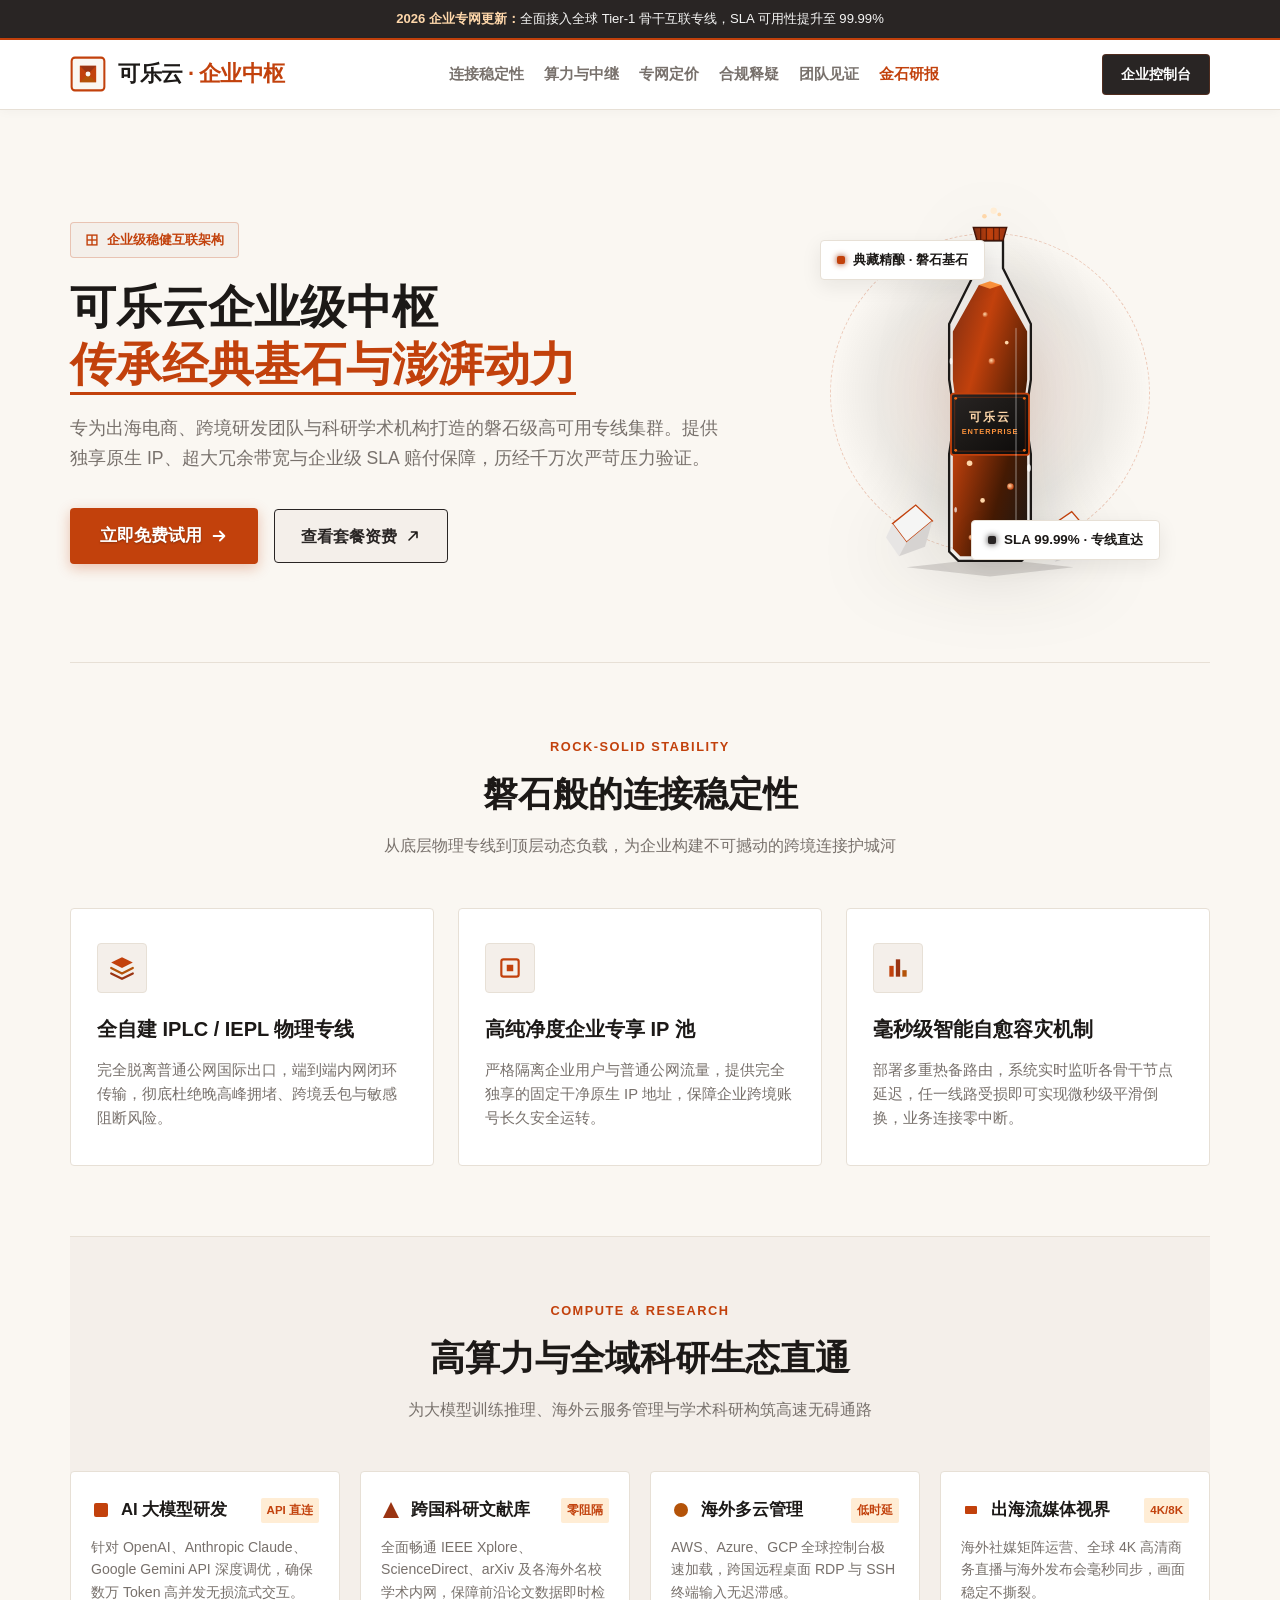
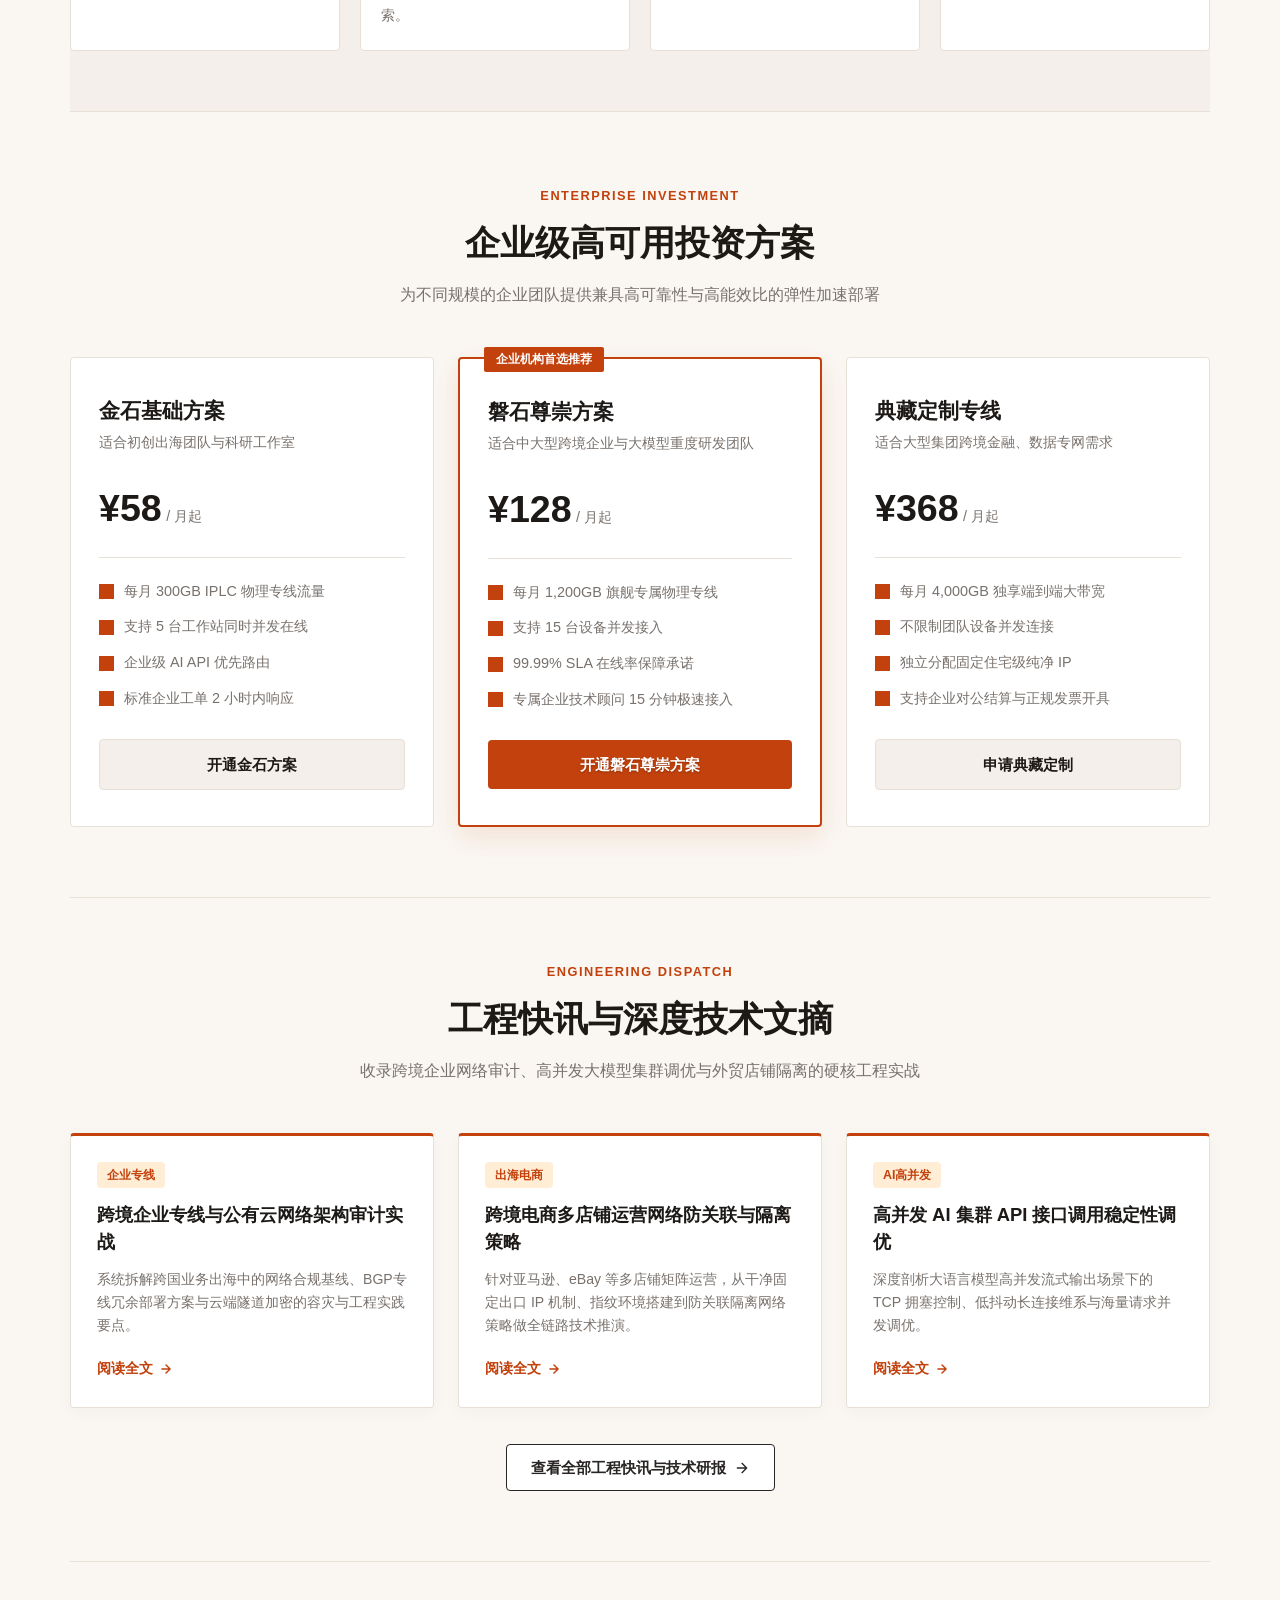
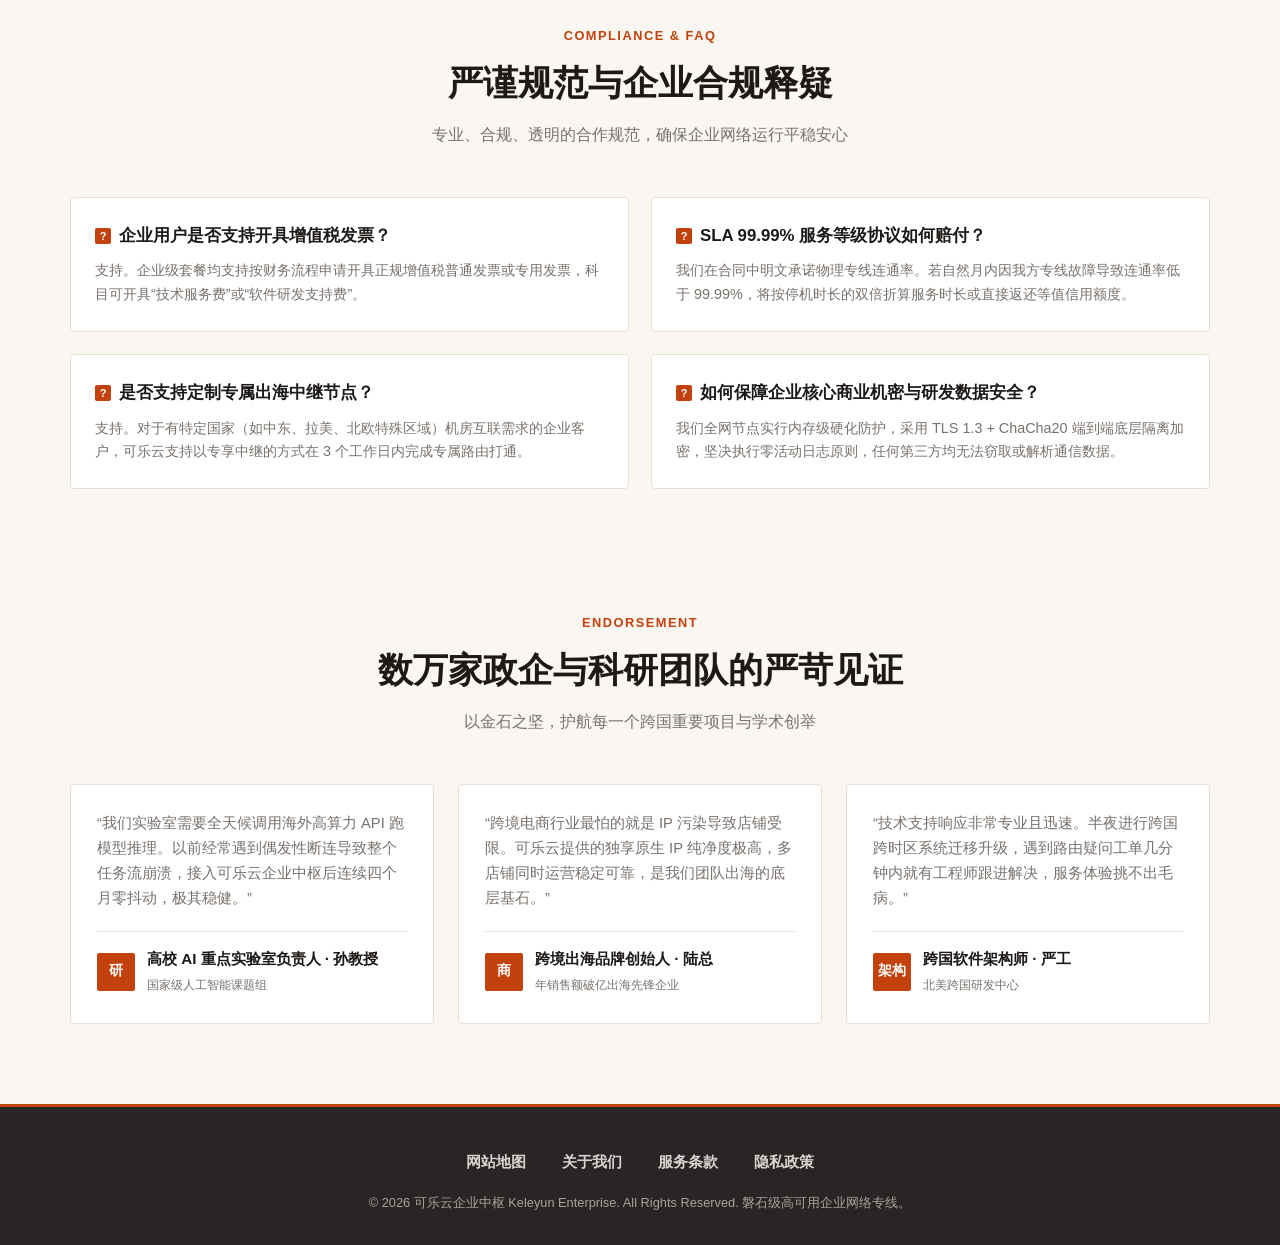
==== commit 6c254cd3: "fix: remove external blog links, desensitize subscription terms, and align official landing page sty" ====
--- a/index.html
+++ b/index.html
@@ -123,9 +123,9 @@
             </svg>
           </a>
 
-          <!-- 2026最新梯子推荐 (严格为 dofollow，绝不添加 nofollow，且包含 target="_blank") -->
-          <a href="https://tizilab.net/paihang/" target="_blank" class="btn-chisel-dofollow">
-            2026最新梯子推荐
+          <!-- 查看套餐资费 (严格为 dofollow，绝不添加 nofollow，且包含 target="_blank") -->
+          <a href="#plans" target="_blank" class="btn-chisel-dofollow">
+            查看套餐资费
             <svg width="16" height="16" viewBox="0 0 20 20" fill="none">
               <path d="M5 15L15 5M15 5H8M15 5V12" stroke="#1c1917" stroke-width="2" stroke-linecap="round" stroke-linejoin="round"/>
             </svg>
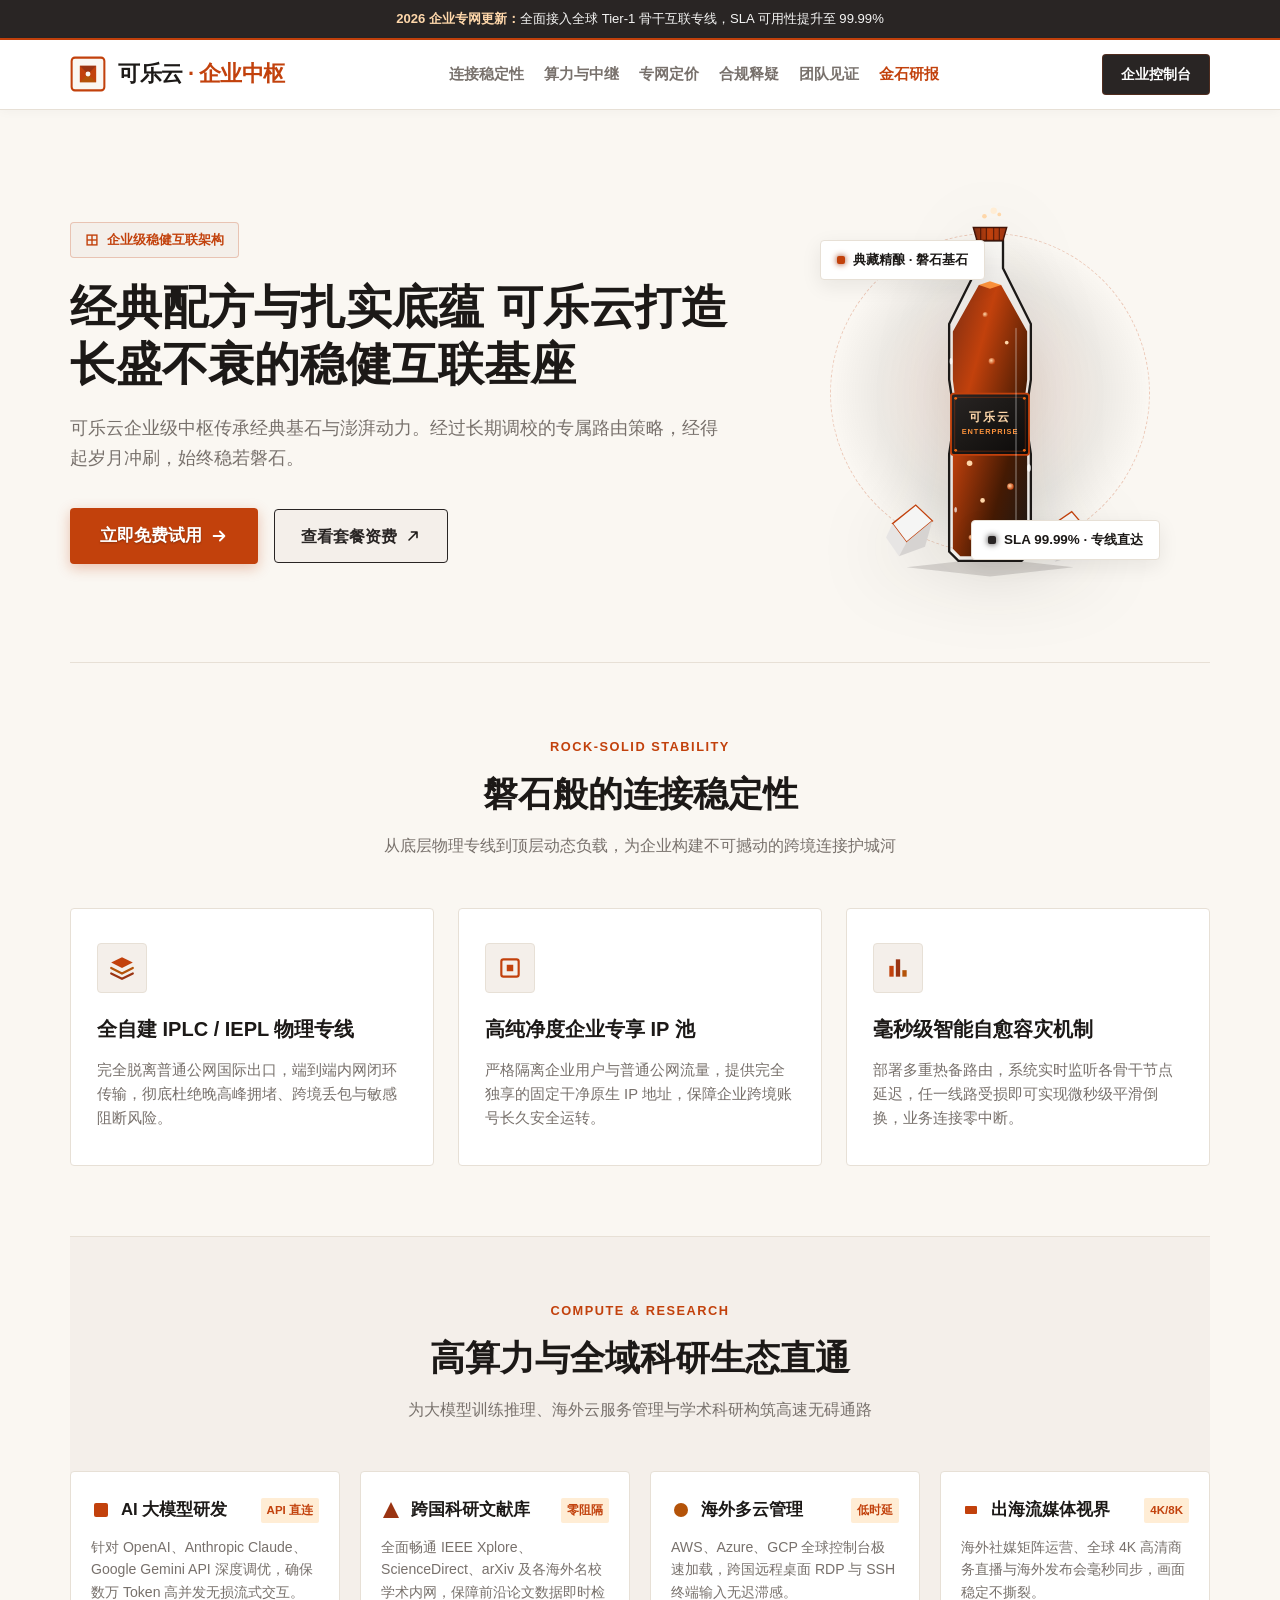
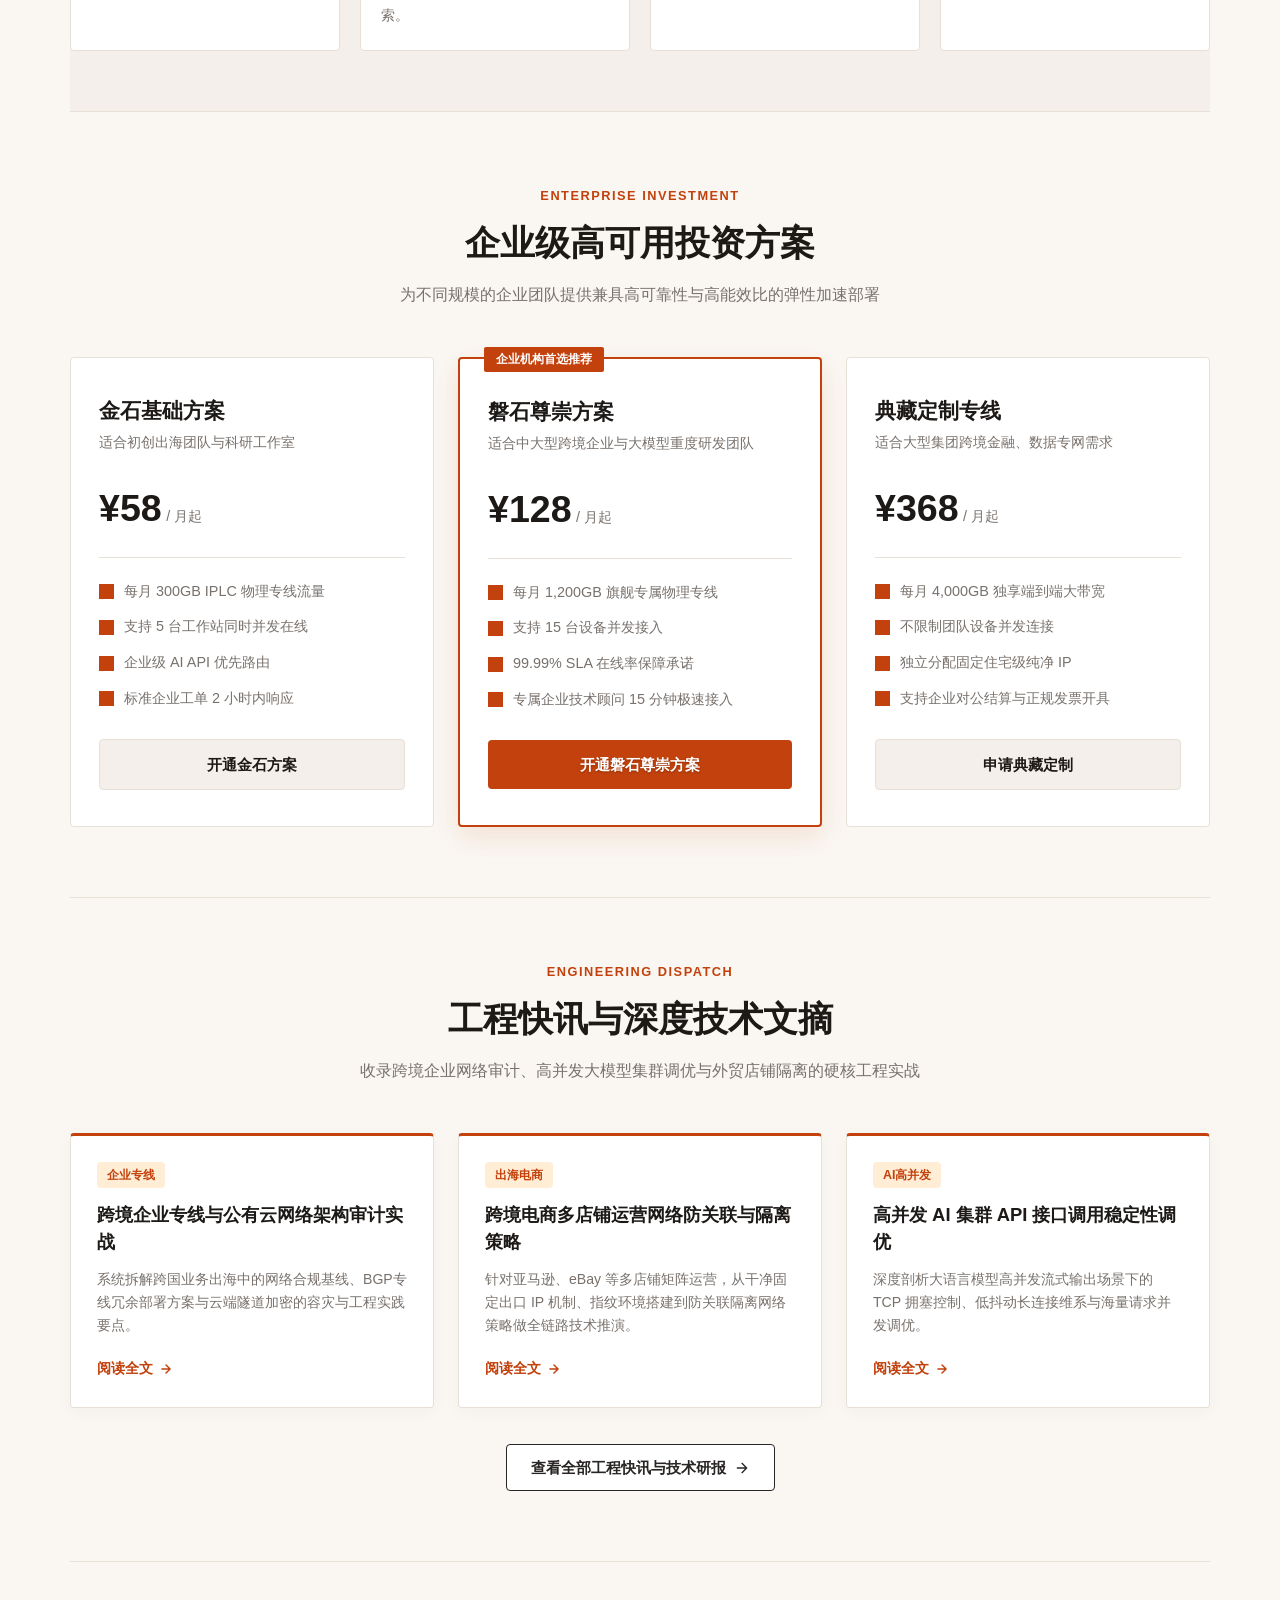
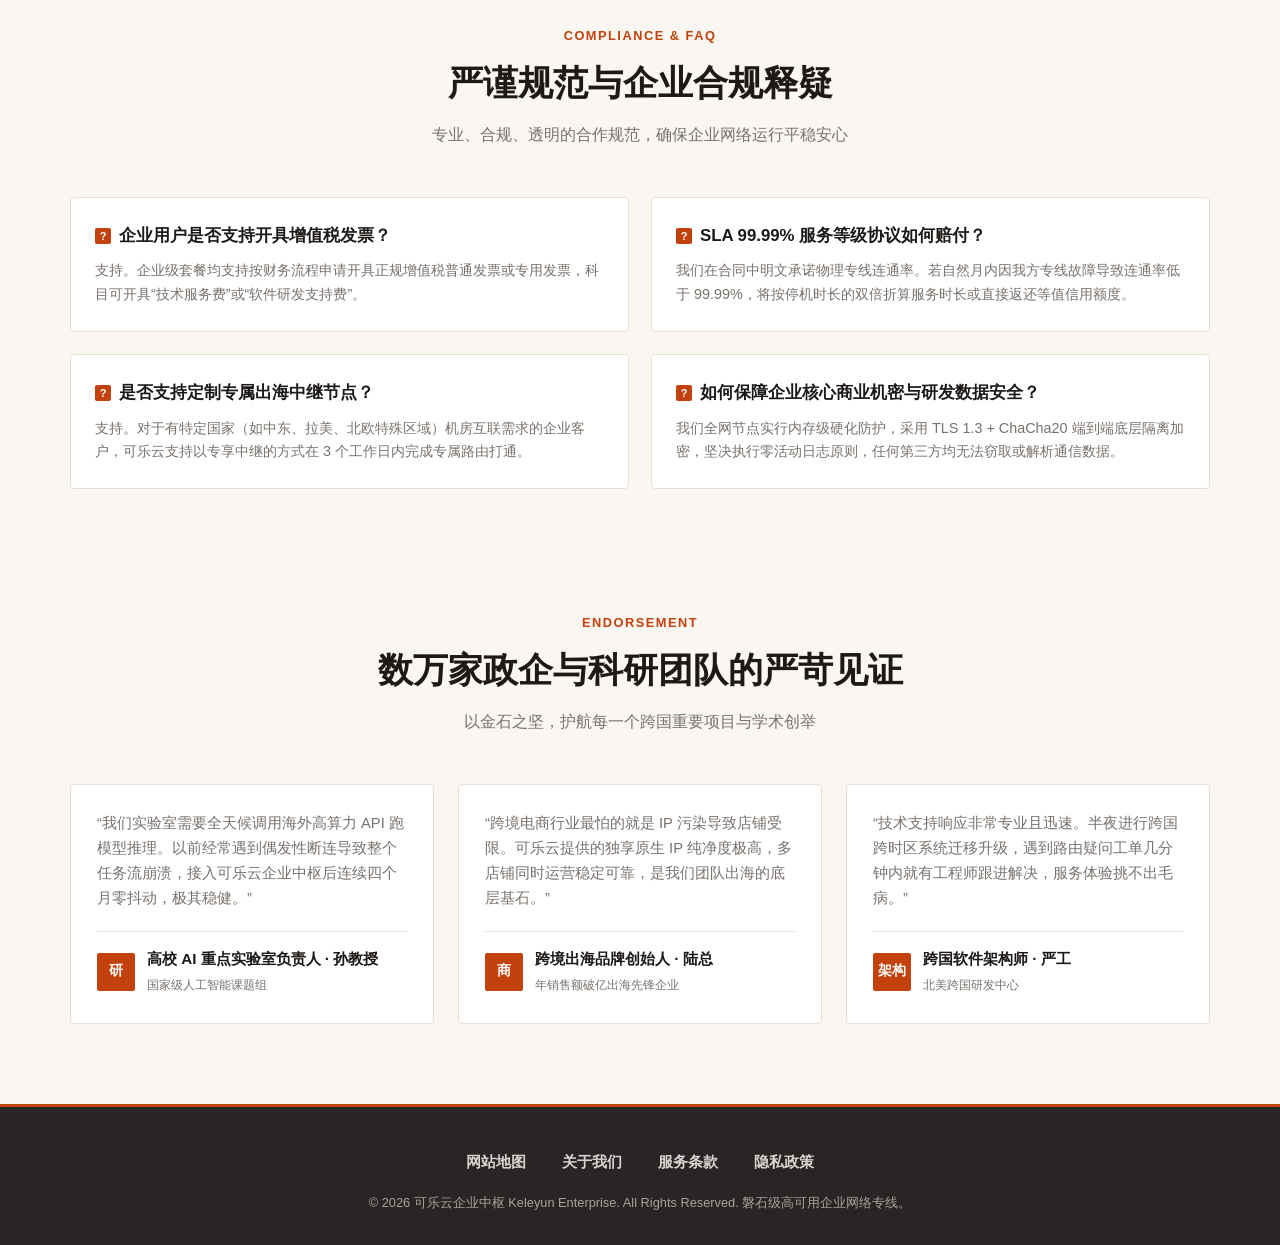
==== commit 0bf16ac1: "revert: restore original layout and structure prior to pricing changes while keeping bespoke hero in" ====
--- a/index.html
+++ b/index.html
@@ -105,14 +105,9 @@
           企业级稳健互联架构
         </div>
 
-        <h1 class="hero-chisel-title">
-          可乐云企业级中枢<br>
-          <span class="caramel-accent">传承经典基石与澎湃动力</span>
-        </h1>
-
-        <p class="hero-chisel-desc">
-          专为出海电商、跨境研发团队与科研学术机构打造的磐石级高可用专线集群。提供独享原生 IP、超大冗余带宽与企业级 SLA 赔付保障，历经千万次严苛压力验证。
-        </p>
+        <h1 class="hero-chisel-title">经典配方与扎实底蕴 <span>可乐云打造长盛不衰的稳健互联基座</span></h1>
+
+        <p class="hero-chisel-desc">可乐云企业级中枢传承经典基石与澎湃动力。经过长期调校的专属路由策略，经得起岁月冲刷，始终稳若磐石。</p>
 
         <div class="chisel-buttons">
           <!-- 官方注册试用按钮 (严格包含 rel="nofollow" 和 target="_blank") -->
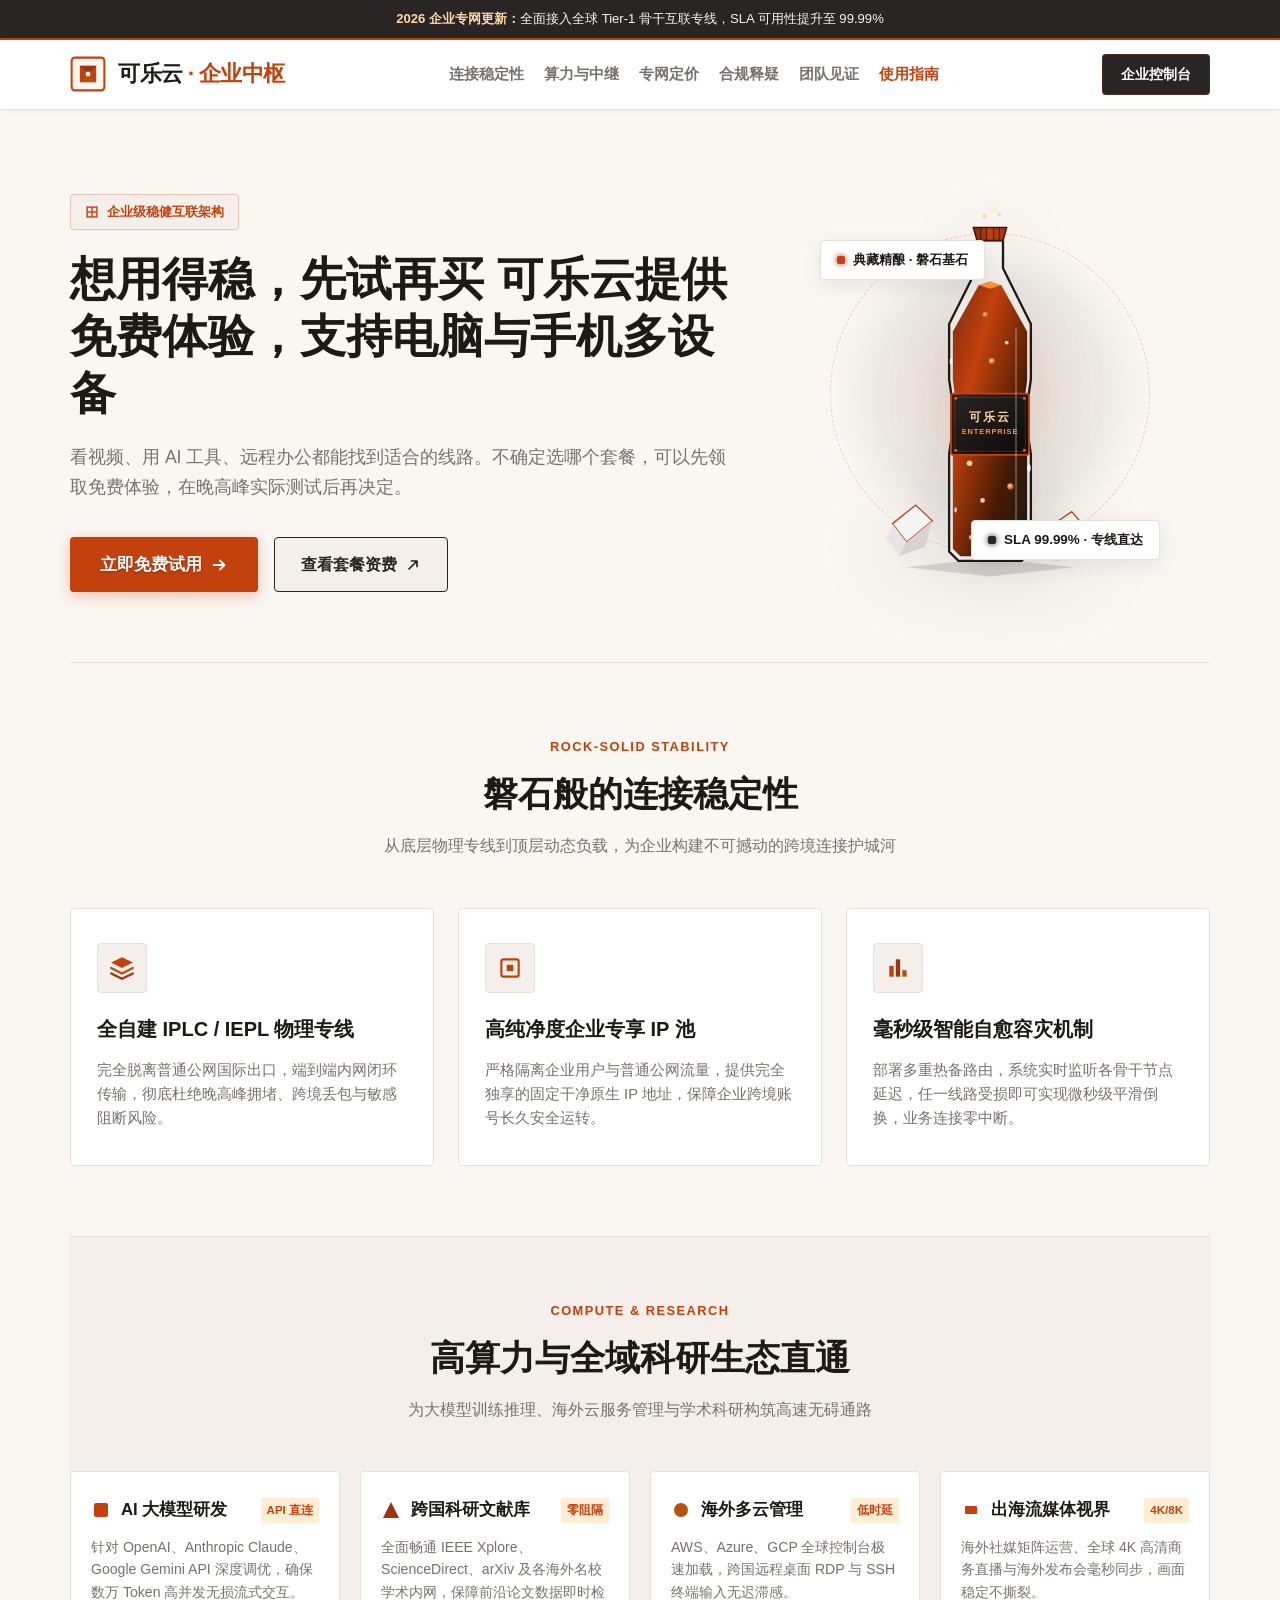
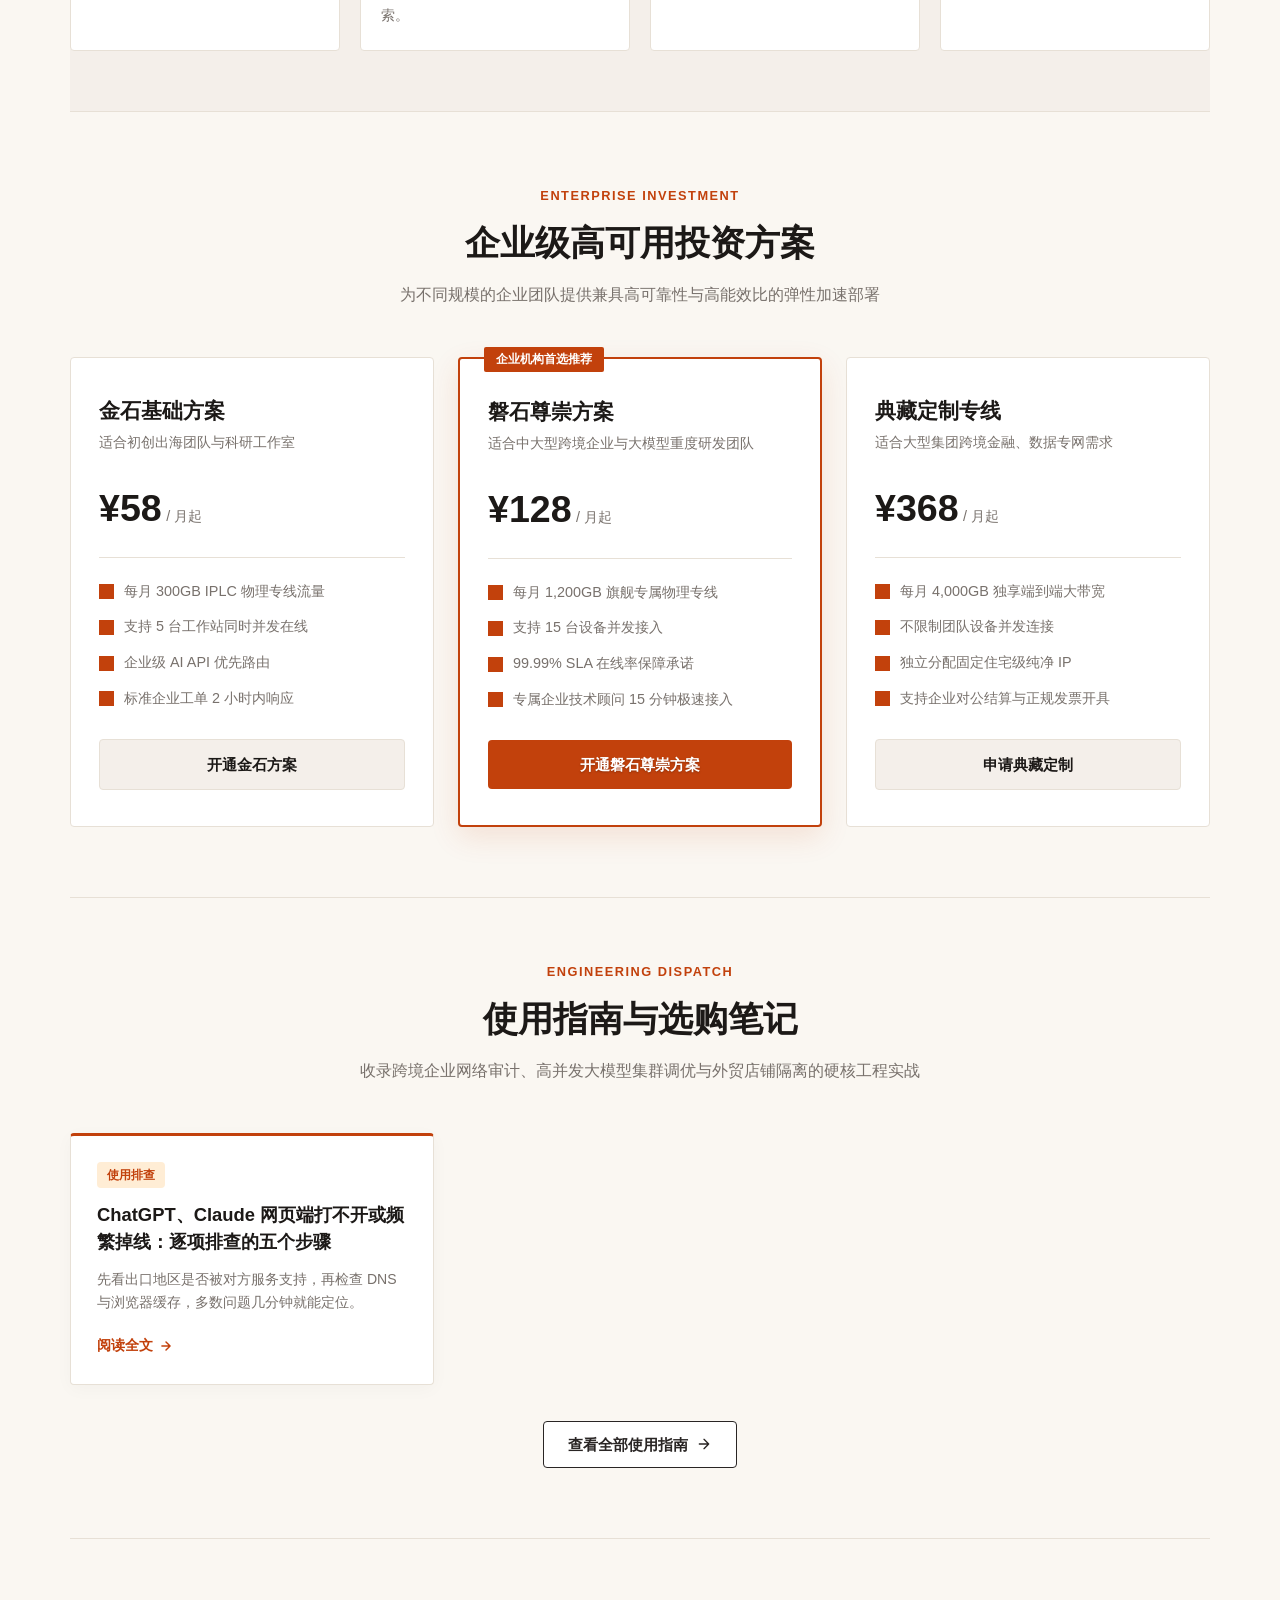
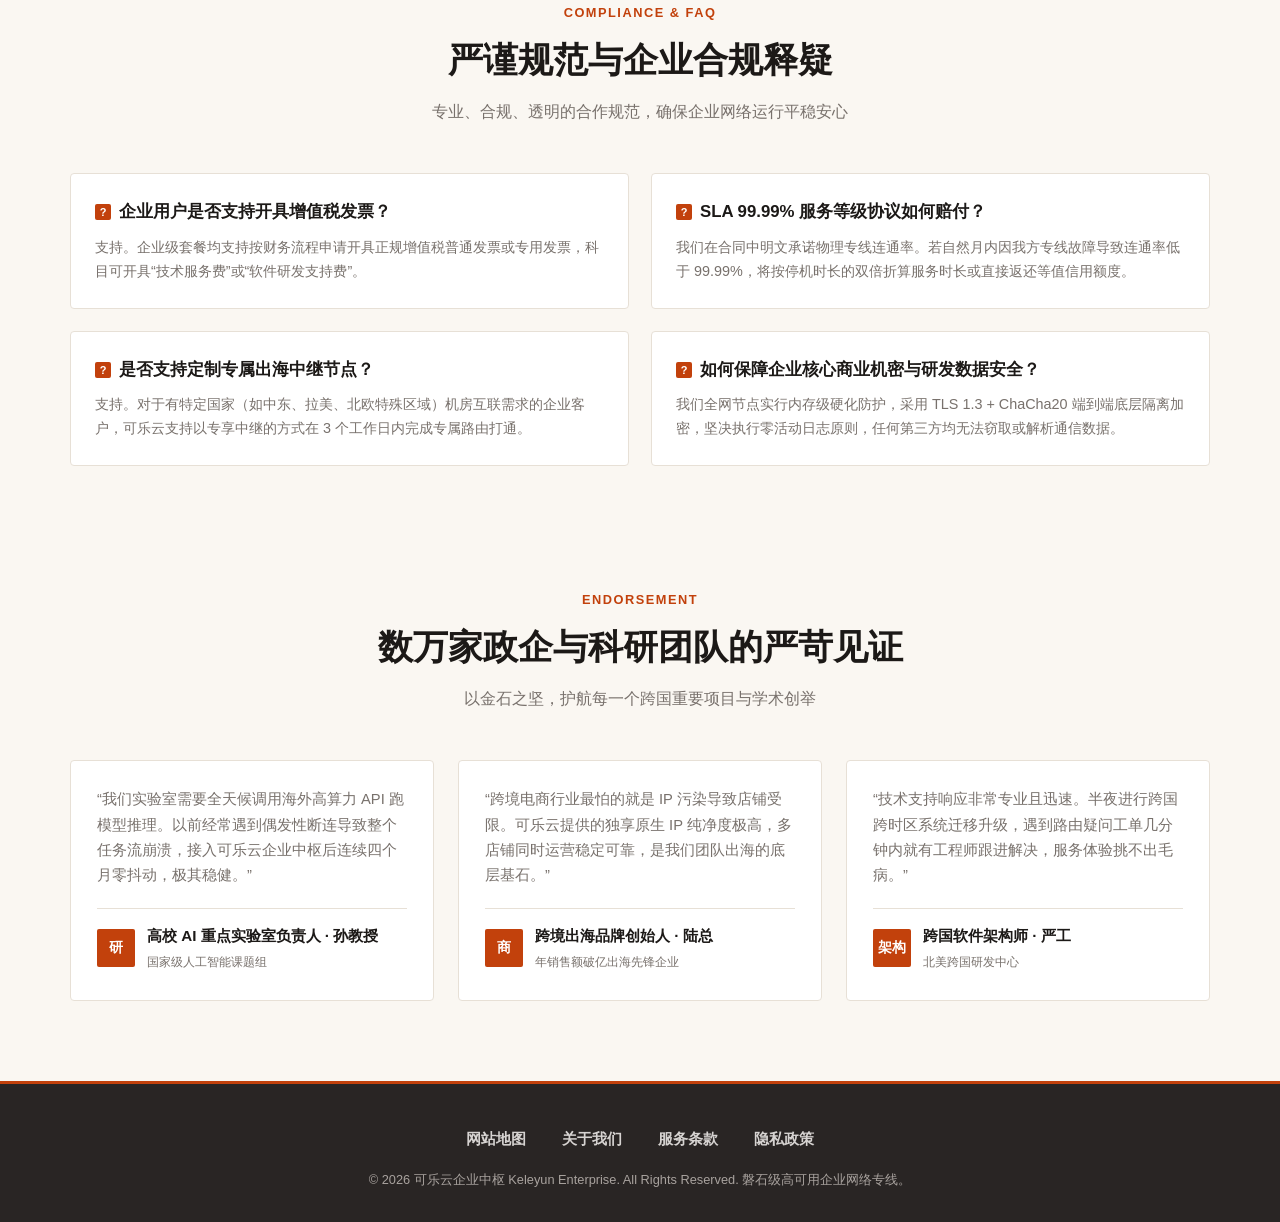
==== commit bf123271: "Update blog hyperlinks to dajichang.mom" ====
--- a/index.html
+++ b/index.html
@@ -3,23 +3,23 @@
 <head>
   <meta charset="UTF-8">
   <meta name="viewport" content="width=device-width, initial-scale=1.0">
-  <title>可乐云企业中枢 - 磐石级跨境企业网络加速专线 | 原生纯净IP与高可用机场推荐</title>
-  <meta name="description" content="可乐云企业中枢依托自建IPLC物理专线与独享原生IP，提供99.99% SLA可用性保障的高端网络加速服务。为跨境出海多店铺运营、大模型API高并发调用及跨国云运维构筑毫秒级无抖动通道，是跨国团队实现高并发极速秒开的企业级高端机场推荐首选。">
-  <meta name="keywords" content="可乐云, 可乐云企业中枢, 企业网络加速, 机场推荐, 极速秒开, 跨境电商防关联, IPLC专线, API并发加速">
+  <title>可乐云 - 机场推荐与使用指南 | 免费体验、多设备、晚高峰稳定</title>
+  <meta name="description" content="可乐云面向日常上网、流媒体、AI 工具与远程办公用户，提供多地区节点与多种套餐。含机场选购清单、客户端设置教程和速度排查方法，可先免费体验再决定。">
+  <meta name="keywords" content="可乐云, 可乐云机场, 机场推荐, 机场怎么选, 加速器推荐, 多设备客户端设置, ChatGPT 打不开, 晚高峰变慢, 免费体验">
   <link rel="canonical" href="https://keleyun.ink/">
   
   <!-- Open Graph 社交分享元数据 -->
   <meta property="og:type" content="website">
   <meta property="og:url" content="https://keleyun.ink/">
   <meta property="og:site_name" content="可乐云企业中枢">
-  <meta property="og:title" content="可乐云企业中枢 - 磐石级跨境企业网络加速专线 | 原生纯净IP与高可用机场推荐">
-  <meta property="og:description" content="99.99% SLA可用性保障，独享原生IP与IPLC物理专线，护航跨境企业出海。">
+  <meta property="og:title" content="可乐云 - 机场推荐与使用指南 | 免费体验、多设备、晚高峰稳定">
+  <meta property="og:description" content="可乐云面向日常上网、流媒体、AI 工具与远程办公用户，提供多地区节点与多种套餐。含机场选购清单、客户端设置教程和速度排查方法，可先免费体验再决定。">
   <meta property="og:image" content="https://keleyun.ink/og-cover.png">
   
   <!-- Twitter Card 元数据 -->
   <meta name="twitter:card" content="summary_large_image">
-  <meta name="twitter:title" content="可乐云企业中枢 - 磐石级跨境企业网络加速专线">
-  <meta name="twitter:description" content="依托自建IPLC物理专线与独享原生IP，极速秒开零抖动。">
+  <meta name="twitter:title" content="可乐云 - 机场推荐与使用指南 | 免费体验、多设备、晚高峰稳定">
+  <meta name="twitter:description" content="可乐云面向日常上网、流媒体、AI 工具与远程办公用户，提供多地区节点与多种套餐。含机场选购清单、客户端设置教程和速度排查方法，可先免费体验再决定。">
   <meta name="twitter:image" content="https://keleyun.ink/og-cover.png">
 
   <!-- JSON-LD 结构化数据 (Schema.org Product) -->
@@ -82,7 +82,7 @@
           <a href="#pricing" class="nav-stone-item">专网定价</a>
           <a href="#faq" class="nav-stone-item">合规释疑</a>
           <a href="#testimonials" class="nav-stone-item">团队见证</a>
-          <a href="dispatch.html" class="nav-stone-item nav-stone-highlight">金石研报</a>
+          <a href="dispatch.html" class="nav-stone-item nav-stone-highlight">使用指南</a>
         </nav>
 
         <div class="chisel-nav-actions">
@@ -105,9 +105,9 @@
           企业级稳健互联架构
         </div>
 
-        <h1 class="hero-chisel-title">经典配方与扎实底蕴 <span>可乐云打造长盛不衰的稳健互联基座</span></h1>
-
-        <p class="hero-chisel-desc">可乐云企业级中枢传承经典基石与澎湃动力。经过长期调校的专属路由策略，经得起岁月冲刷，始终稳若磐石。</p>
+        <h1 class="hero-chisel-title">想用得稳，先试再买 <span>可乐云提供免费体验，支持电脑与手机多设备</span></h1>
+
+        <p class="hero-chisel-desc">看视频、用 AI 工具、远程办公都能找到适合的线路。不确定选哪个套餐，可以先领取免费体验，在晚高峰实际测试后再决定。</p>
 
         <div class="chisel-buttons">
           <!-- 官方注册试用按钮 (严格包含 rel="nofollow" 和 target="_blank") -->
@@ -472,39 +472,19 @@
       </div>
     </section>
 
-    <!-- 首页工程快讯与深度技术文摘精选 (3篇精选预览) -->
+    <!-- 首页使用指南与选购笔记精选 (3篇精选预览) -->
     <section class="section-dispatch-preview" id="dispatch-preview">
       <div class="stone-masthead">
         <span class="stone-tag">Engineering Dispatch</span>
-        <h2 class="stone-title">工程快讯与深度技术文摘</h2>
+        <h2 class="stone-title">使用指南与选购笔记</h2>
         <p class="stone-subhead">收录跨境企业网络审计、高并发大模型集群调优与外贸店铺隔离的硬核工程实战</p>
       </div>
 
       <div class="dispatch-preview-grid">
         <article class="dispatch-preview-card">
-          <span class="dispatch-preview-tag">企业专线</span>
-          <h3 class="dispatch-preview-title">跨境企业专线与公有云网络架构审计实战</h3>
-          <p class="dispatch-preview-excerpt">系统拆解跨国业务出海中的网络合规基线、BGP专线冗余部署方案与云端隧道加密的容灾与工程实践要点。</p>
-          <a href="enterprise-cloud-backbone-audit.html" class="dispatch-preview-link">
-            阅读全文
-            <svg width="14" height="14" viewBox="0 0 24 24" fill="none" stroke="currentColor" stroke-width="2.5" stroke-linecap="round" stroke-linejoin="round"><path d="M5 12h14M12 5l7 7-7 7"/></svg>
-          </a>
-        </article>
-
-        <article class="dispatch-preview-card">
-          <span class="dispatch-preview-tag">出海电商</span>
-          <h3 class="dispatch-preview-title">跨境电商多店铺运营网络防关联与隔离策略</h3>
-          <p class="dispatch-preview-excerpt">针对亚马逊、eBay 等多店铺矩阵运营，从干净固定出口 IP 机制、指纹环境搭建到防关联隔离网络策略做全链路技术推演。</p>
-          <a href="cross-border-ecommerce-store-safety.html" class="dispatch-preview-link">
-            阅读全文
-            <svg width="14" height="14" viewBox="0 0 24 24" fill="none" stroke="currentColor" stroke-width="2.5" stroke-linecap="round" stroke-linejoin="round"><path d="M5 12h14M12 5l7 7-7 7"/></svg>
-          </a>
-        </article>
-
-        <article class="dispatch-preview-card">
-          <span class="dispatch-preview-tag">AI高并发</span>
-          <h3 class="dispatch-preview-title">高并发 AI 集群 API 接口调用稳定性调优</h3>
-          <p class="dispatch-preview-excerpt">深度剖析大语言模型高并发流式输出场景下的 TCP 拥塞控制、低抖动长连接维系与海量请求并发调优。</p>
+          <span class="dispatch-preview-tag">使用排查</span>
+          <h3 class="dispatch-preview-title">ChatGPT、Claude 网页端打不开或频繁掉线：逐项排查的五个步骤</h3>
+          <p class="dispatch-preview-excerpt">先看出口地区是否被对方服务支持，再检查 DNS 与浏览器缓存，多数问题几分钟就能定位。</p>
           <a href="ai-cluster-api-concurrency-stability.html" class="dispatch-preview-link">
             阅读全文
             <svg width="14" height="14" viewBox="0 0 24 24" fill="none" stroke="currentColor" stroke-width="2.5" stroke-linecap="round" stroke-linejoin="round"><path d="M5 12h14M12 5l7 7-7 7"/></svg>
@@ -514,7 +494,7 @@
 
       <div class="dispatch-more-row">
         <a href="dispatch.html" class="btn-more-dispatch">
-          查看全部工程快讯与技术研报
+          查看全部使用指南
           <svg width="16" height="16" viewBox="0 0 24 24" fill="none" stroke="currentColor" stroke-width="2" stroke-linecap="round" stroke-linejoin="round"><path d="M5 12h14M12 5l7 7-7 7"/></svg>
         </a>
       </div>
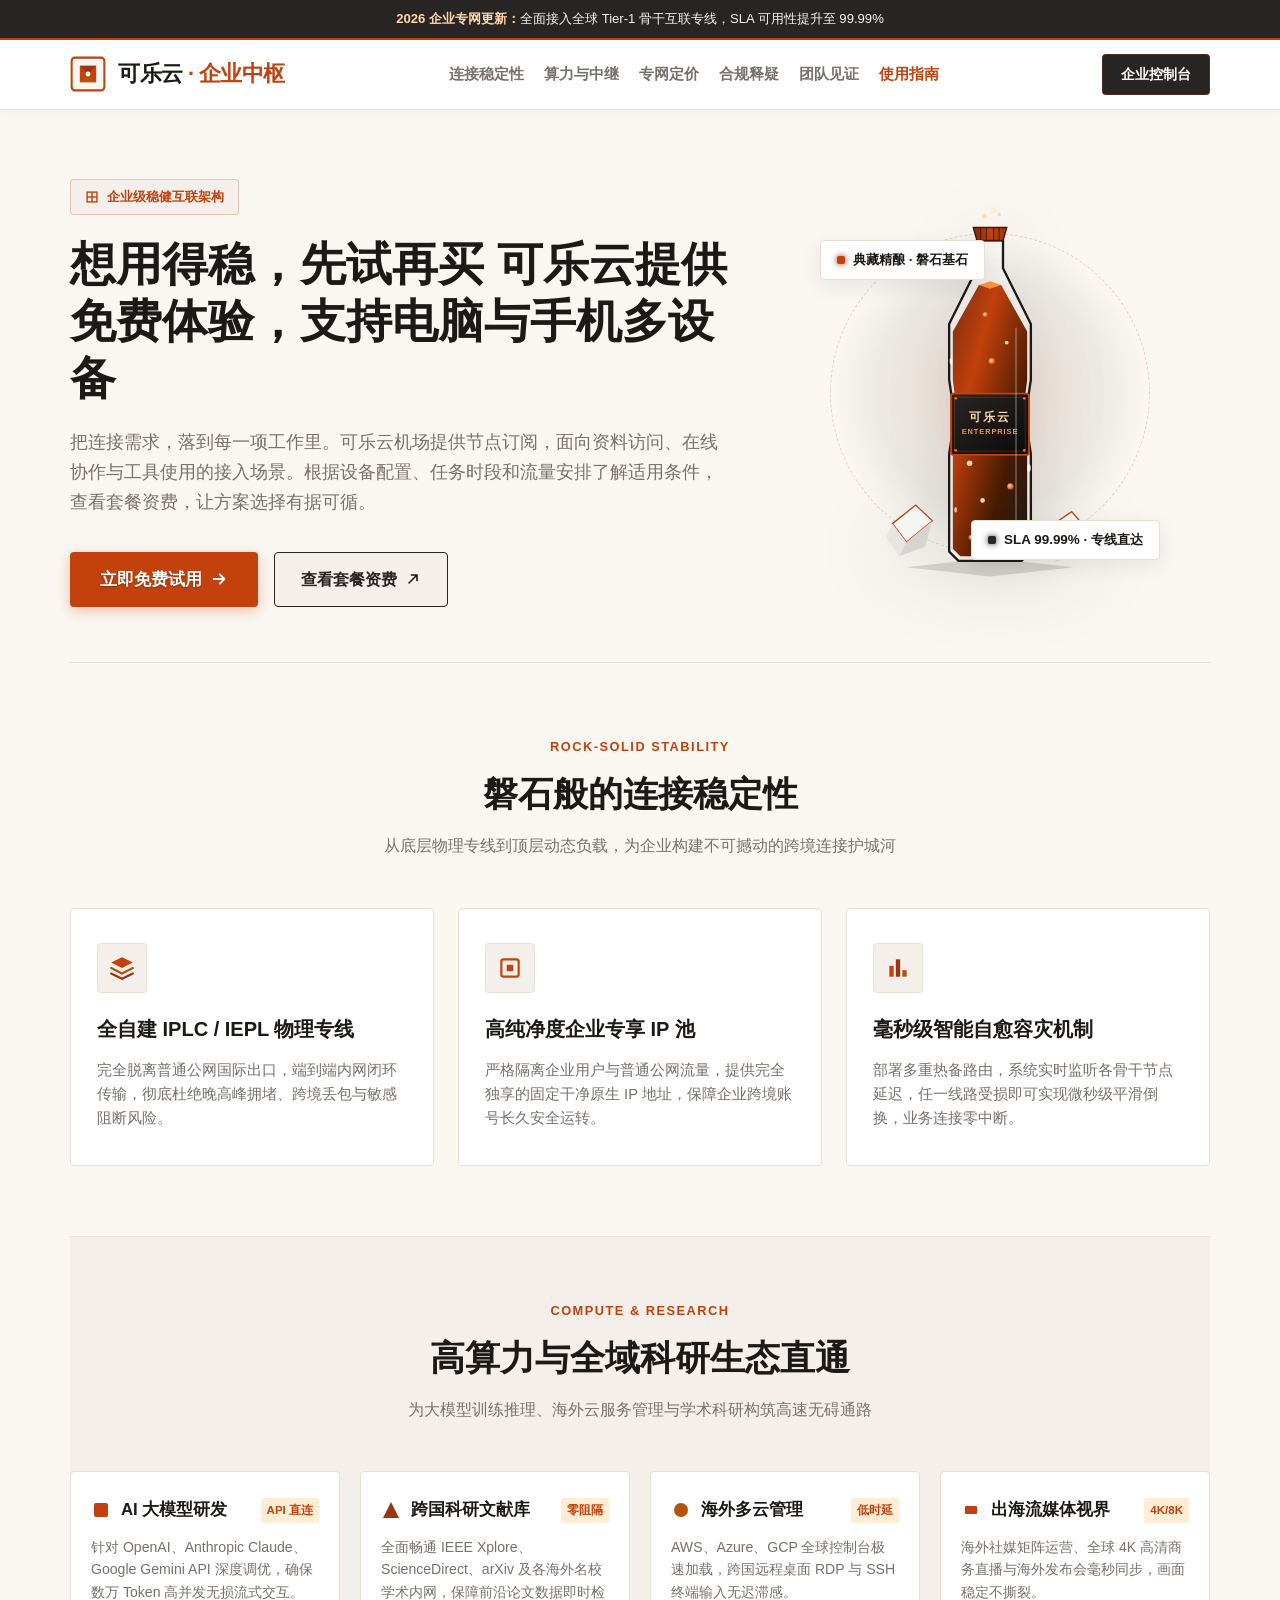
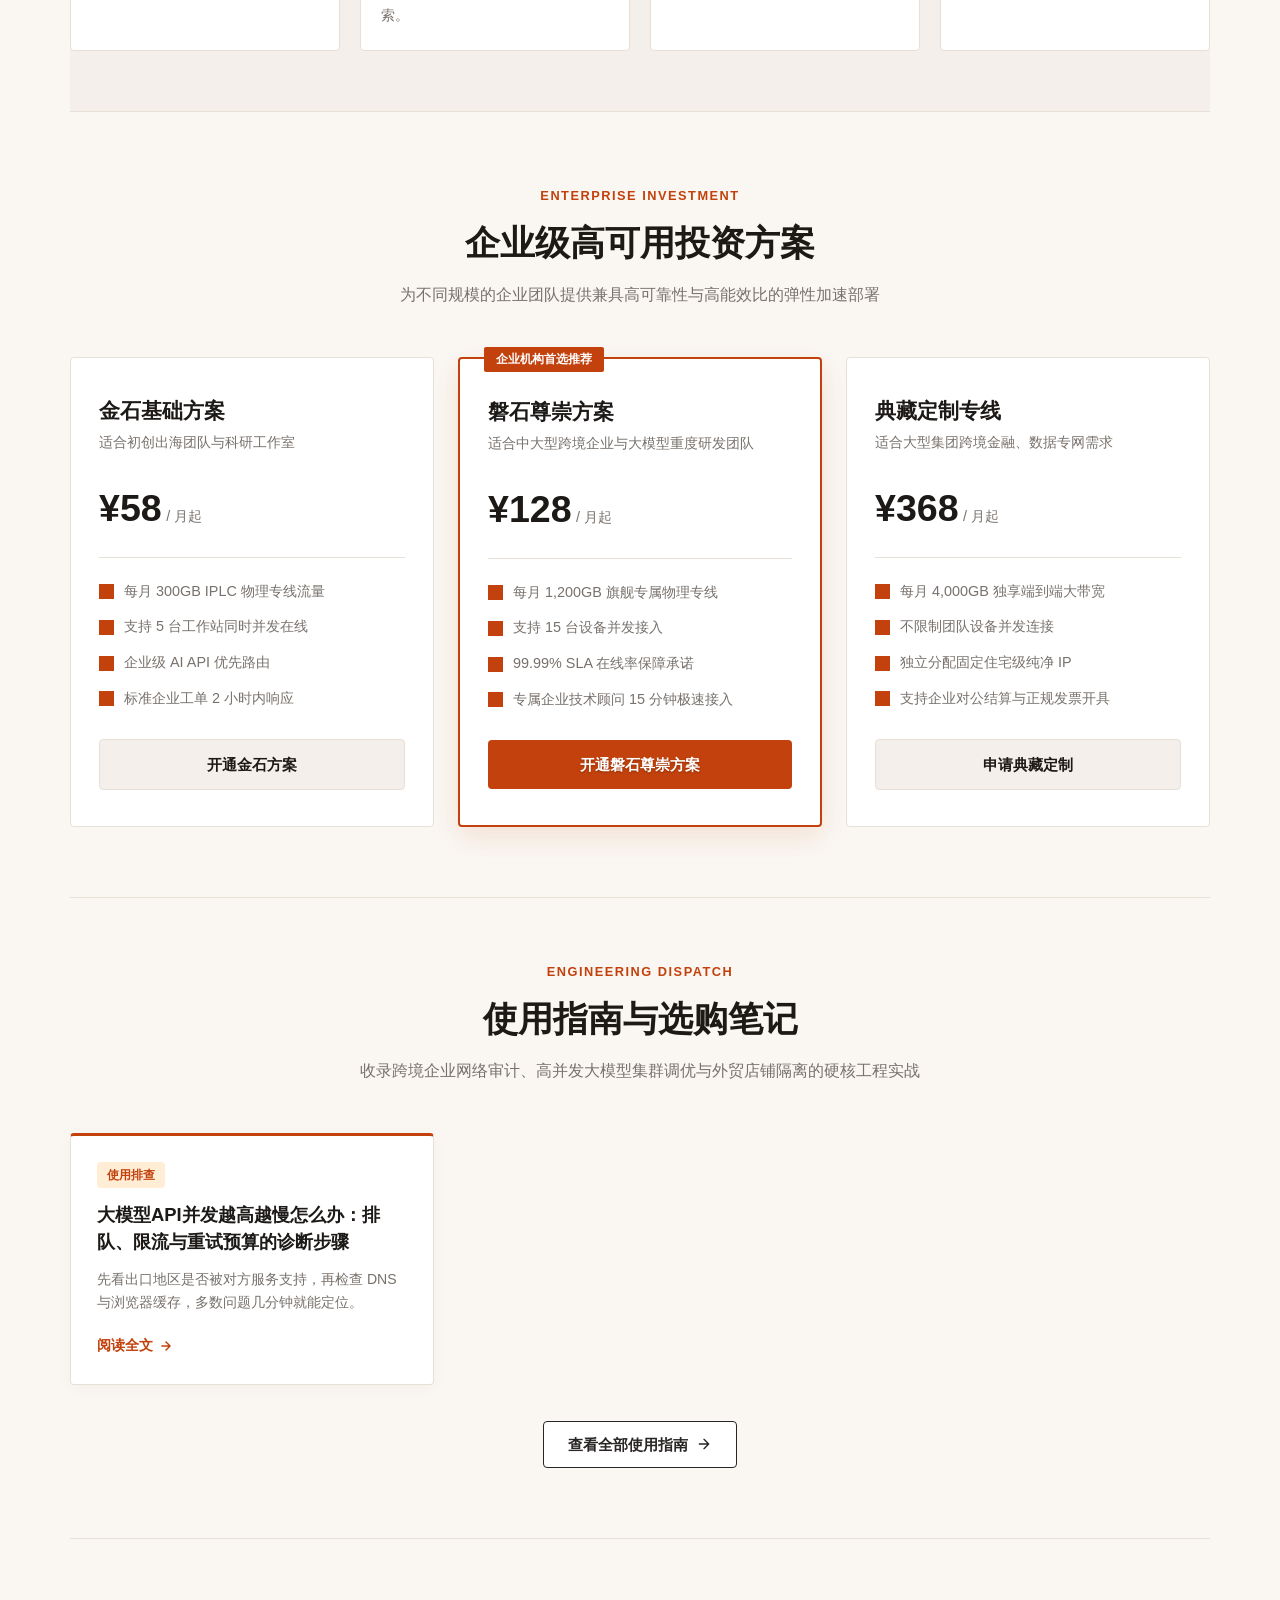
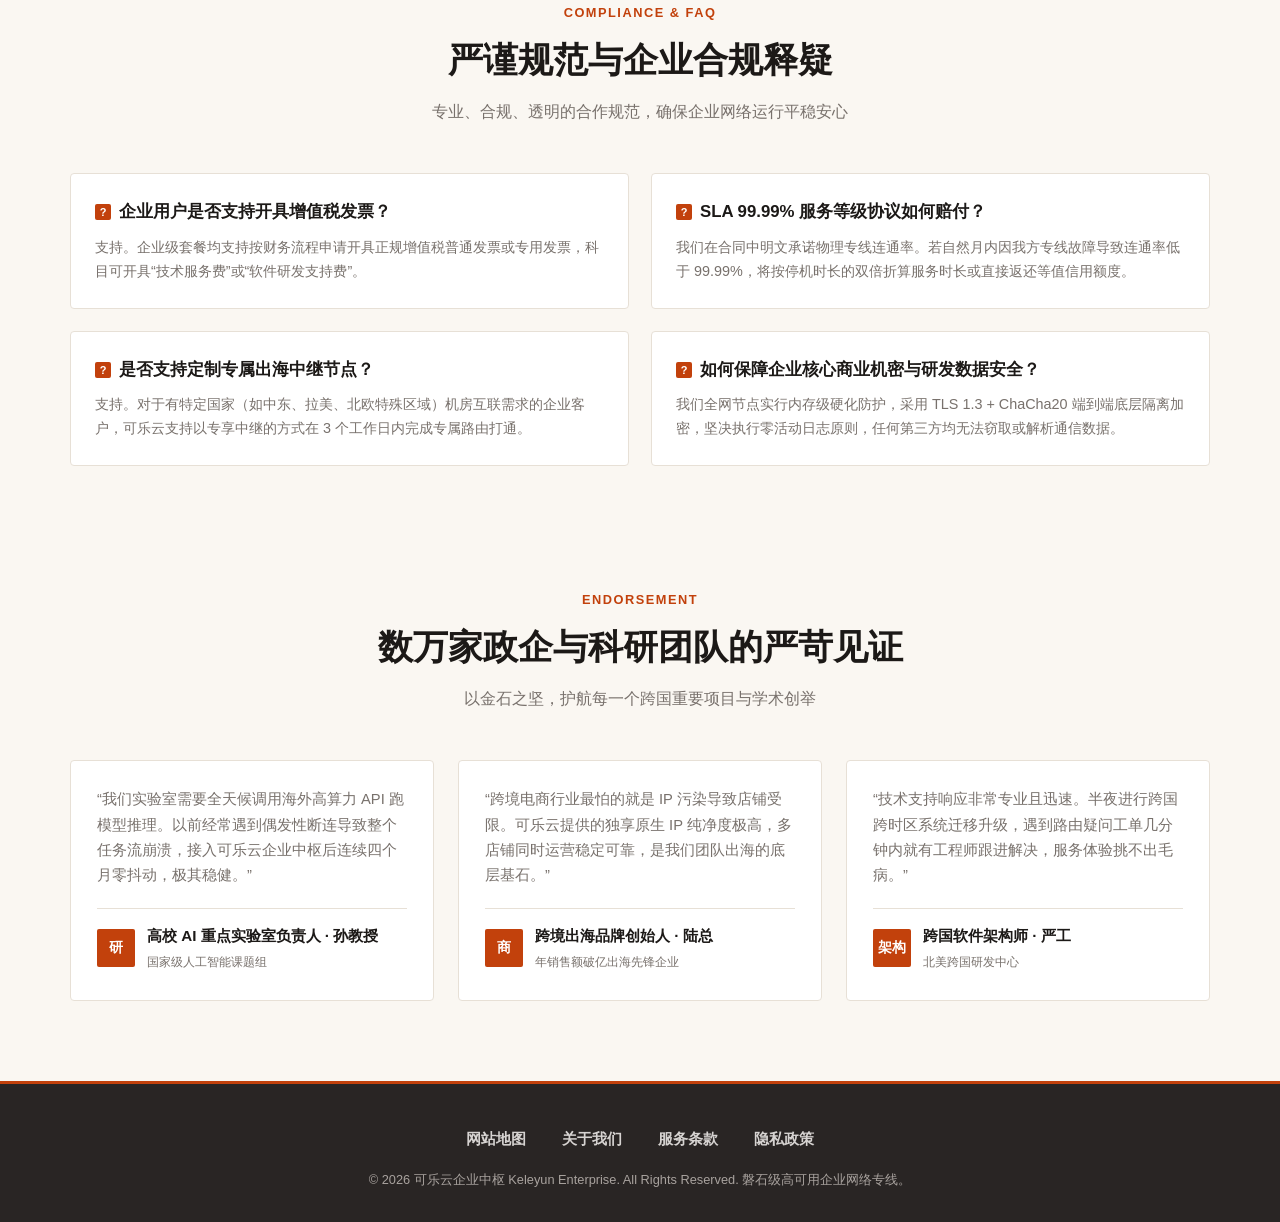
==== commit debf1ac2: "Restore detailed guides and clarify airport homepage introductions" ====
--- a/index.html
+++ b/index.html
@@ -1,29 +1,27 @@
 <!DOCTYPE html>
+
 <html lang="zh-CN">
 <head>
-  <meta charset="UTF-8">
-  <meta name="viewport" content="width=device-width, initial-scale=1.0">
-  <title>可乐云 - 机场推荐与使用指南 | 免费体验、多设备、晚高峰稳定</title>
-  <meta name="description" content="可乐云面向日常上网、流媒体、AI 工具与远程办公用户，提供多地区节点与多种套餐。含机场选购清单、客户端设置教程和速度排查方法，可先免费体验再决定。">
-  <meta name="keywords" content="可乐云, 可乐云机场, 机场推荐, 机场怎么选, 加速器推荐, 多设备客户端设置, ChatGPT 打不开, 晚高峰变慢, 免费体验">
-  <link rel="canonical" href="https://keleyun.ink/">
-  
-  <!-- Open Graph 社交分享元数据 -->
-  <meta property="og:type" content="website">
-  <meta property="og:url" content="https://keleyun.ink/">
-  <meta property="og:site_name" content="可乐云企业中枢">
-  <meta property="og:title" content="可乐云 - 机场推荐与使用指南 | 免费体验、多设备、晚高峰稳定">
-  <meta property="og:description" content="可乐云面向日常上网、流媒体、AI 工具与远程办公用户，提供多地区节点与多种套餐。含机场选购清单、客户端设置教程和速度排查方法，可先免费体验再决定。">
-  <meta property="og:image" content="https://keleyun.ink/og-cover.png">
-  
-  <!-- Twitter Card 元数据 -->
-  <meta name="twitter:card" content="summary_large_image">
-  <meta name="twitter:title" content="可乐云 - 机场推荐与使用指南 | 免费体验、多设备、晚高峰稳定">
-  <meta name="twitter:description" content="可乐云面向日常上网、流媒体、AI 工具与远程办公用户，提供多地区节点与多种套餐。含机场选购清单、客户端设置教程和速度排查方法，可先免费体验再决定。">
-  <meta name="twitter:image" content="https://keleyun.ink/og-cover.png">
-
-  <!-- JSON-LD 结构化数据 (Schema.org Product) -->
-  <script type="application/ld+json">
+<meta charset="utf-8"/>
+<meta content="width=device-width, initial-scale=1.0" name="viewport"/>
+<title>可乐云 - 机场推荐与使用指南 | 免费体验、多设备、晚高峰稳定</title>
+<meta content="把连接需求，落到每一项工作里。可乐云机场提供节点订阅，面向资料访问、在线协作与工具使用的接入场景。根据设备配置、任务时段和流量安排了解适用条件，查看套餐资费，让方案选择有据可循。" name="description"/>
+<meta content="可乐云, 可乐云机场, 机场推荐, 机场怎么选, 加速器推荐, 多设备客户端设置, ChatGPT 打不开, 晚高峰变慢, 免费体验" name="keywords"/>
+<link href="https://keleyun.ink/" rel="canonical"/>
+<!-- Open Graph 社交分享元数据 -->
+<meta content="website" property="og:type"/>
+<meta content="https://keleyun.ink/" property="og:url"/>
+<meta content="可乐云企业中枢" property="og:site_name"/>
+<meta content="可乐云 - 机场推荐与使用指南 | 免费体验、多设备、晚高峰稳定" property="og:title"/>
+<meta content="把连接需求，落到每一项工作里。可乐云机场提供节点订阅，面向资料访问、在线协作与工具使用的接入场景。根据设备配置、任务时段和流量安排了解适用条件，查看套餐资费，让方案选择有据可循。" property="og:description"/>
+<meta content="https://keleyun.ink/og-cover.png" property="og:image"/>
+<!-- Twitter Card 元数据 -->
+<meta content="summary_large_image" name="twitter:card"/>
+<meta content="可乐云 - 机场推荐与使用指南 | 免费体验、多设备、晚高峰稳定" name="twitter:title"/>
+<meta content="把连接需求，落到每一项工作里。可乐云机场提供节点订阅，面向资料访问、在线协作与工具使用的接入场景。根据设备配置、任务时段和流量安排了解适用条件，查看套餐资费，让方案选择有据可循。" name="twitter:description"/>
+<meta content="https://keleyun.ink/og-cover.png" name="twitter:image"/>
+<!-- JSON-LD 结构化数据 (Schema.org Product) -->
+<script type="application/ld+json">
   {
     "@context": "https://schema.org/",
     "@type": "Product",
@@ -50,557 +48,502 @@
     }
   }
   </script>
-
-  <link rel="stylesheet" href="style.css">
+<link href="style.css" rel="stylesheet"/>
 </head>
 <body>
-
-  <!-- 顶部公告条 -->
-  <div class="quarry-notice">
-    <strong>2026 企业专网更新：</strong>全面接入全球 Tier-1 骨干互联专线，SLA 可用性提升至 99.99%
+<!-- 顶部公告条 -->
+<div class="quarry-notice">
+<strong>2026 企业专网更新：</strong>全面接入全球 Tier-1 骨干互联专线，SLA 可用性提升至 99.99%
   </div>
-
-  <!-- 金石沉稳导航 -->
-  <header class="chisel-masthead">
-    <div class="chisel-nav-inner">
-      <a href="index.html" class="brand-stone" aria-label="可乐云首页">
-        <!-- 金石切角与焦糖古法印鉴矢量徽标 (非纯文本) -->
-        <svg width="36" height="36" viewBox="0 0 44 44" fill="none" xmlns="http://www.w3.org/2000/svg">
-          <rect x="2" y="2" width="40" height="40" rx="4" fill="#faf7f2" stroke="#c2410c" stroke-width="2.5"/>
-          <!-- 矿石金石切面与焦糖徽记 -->
-          <path d="M12 12H32V32H12Z" fill="#c2410c"/>
-          <path d="M12 12L22 22L32 12" fill="#9a3412"/>
-          <path d="M12 32L22 22L32 32" fill="#b45309"/>
-          <circle cx="22" cy="22" r="3" fill="#faf7f2"/>
-        </svg>
-        <span class="brand-stone-text">可乐云 <span>· 企业中枢</span></span>
-      </a>
-
-        <nav class="chisel-nav-links" aria-label="企业中枢导航">
-          <a href="#stability" class="nav-stone-item">连接稳定性</a>
-          <a href="#enterprise-ai" class="nav-stone-item">算力与中继</a>
-          <a href="#pricing" class="nav-stone-item">专网定价</a>
-          <a href="#faq" class="nav-stone-item">合规释疑</a>
-          <a href="#testimonials" class="nav-stone-item">团队见证</a>
-          <a href="dispatch.html" class="nav-stone-item nav-stone-highlight">使用指南</a>
-        </nav>
-
-        <div class="chisel-nav-actions">
-          <a href="https://ww012.twilightaff.com/#/?code=A56DH1Af" target="_blank" rel="nofollow" class="btn-stone-nav">企业控制台</a>
-        </div>
-    </div>
-  </header>
-
-  <main class="chisel-container">
-    <!-- Hero 首屏：错落石柱排版 -->
-    <section class="monolith-hero">
-      <div>
-        <div class="chisel-badge">
-          <!-- 刻度基石图标 (非禁止图标) -->
-          <svg width="14" height="14" viewBox="0 0 20 20" fill="none">
-            <rect x="3" y="3" width="14" height="14" stroke="#c2410c" stroke-width="2"/>
-            <line x1="3" y1="10" x2="17" y2="10" stroke="#c2410c" stroke-width="2"/>
-            <line x1="10" y1="3" x2="10" y2="17" stroke="#c2410c" stroke-width="2"/>
-          </svg>
+<!-- 金石沉稳导航 -->
+<header class="chisel-masthead">
+<div class="chisel-nav-inner">
+<a aria-label="可乐云首页" class="brand-stone" href="index.html">
+<!-- 金石切角与焦糖古法印鉴矢量徽标 (非纯文本) -->
+<svg fill="none" height="36" viewbox="0 0 44 44" width="36" xmlns="http://www.w3.org/2000/svg">
+<rect fill="#faf7f2" height="40" rx="4" stroke="#c2410c" stroke-width="2.5" width="40" x="2" y="2"></rect>
+<!-- 矿石金石切面与焦糖徽记 -->
+<path d="M12 12H32V32H12Z" fill="#c2410c"></path>
+<path d="M12 12L22 22L32 12" fill="#9a3412"></path>
+<path d="M12 32L22 22L32 32" fill="#b45309"></path>
+<circle cx="22" cy="22" fill="#faf7f2" r="3"></circle>
+</svg>
+<span class="brand-stone-text">可乐云 <span>· 企业中枢</span></span>
+</a>
+<nav aria-label="企业中枢导航" class="chisel-nav-links">
+<a class="nav-stone-item" href="#stability">连接稳定性</a>
+<a class="nav-stone-item" href="#enterprise-ai">算力与中继</a>
+<a class="nav-stone-item" href="#pricing">专网定价</a>
+<a class="nav-stone-item" href="#faq">合规释疑</a>
+<a class="nav-stone-item" href="#testimonials">团队见证</a>
+<a class="nav-stone-item nav-stone-highlight" href="dispatch.html">使用指南</a>
+</nav>
+<div class="chisel-nav-actions">
+<a class="btn-stone-nav" href="https://ww012.twilightaff.com/#/?code=A56DH1Af" rel="nofollow" target="_blank">企业控制台</a>
+</div>
+</div>
+</header>
+<main class="chisel-container">
+<!-- Hero 首屏：错落石柱排版 -->
+<section class="monolith-hero">
+<div>
+<div class="chisel-badge">
+<!-- 刻度基石图标 (非禁止图标) -->
+<svg fill="none" height="14" viewbox="0 0 20 20" width="14">
+<rect height="14" stroke="#c2410c" stroke-width="2" width="14" x="3" y="3"></rect>
+<line stroke="#c2410c" stroke-width="2" x1="3" x2="17" y1="10" y2="10"></line>
+<line stroke="#c2410c" stroke-width="2" x1="10" x2="10" y1="3" y2="17"></line>
+</svg>
           企业级稳健互联架构
         </div>
-
-        <h1 class="hero-chisel-title">想用得稳，先试再买 <span>可乐云提供免费体验，支持电脑与手机多设备</span></h1>
-
-        <p class="hero-chisel-desc">看视频、用 AI 工具、远程办公都能找到适合的线路。不确定选哪个套餐，可以先领取免费体验，在晚高峰实际测试后再决定。</p>
-
-        <div class="chisel-buttons">
-          <!-- 官方注册试用按钮 (严格包含 rel="nofollow" 和 target="_blank") -->
-          <a href="https://ww012.twilightaff.com/#/?code=A56DH1Af" target="_blank" rel="nofollow" class="btn-chisel-primary">
+<h1 class="hero-chisel-title">想用得稳，先试再买 <span>可乐云提供免费体验，支持电脑与手机多设备</span></h1>
+<p class="hero-chisel-desc">把连接需求，落到每一项工作里。可乐云机场提供节点订阅，面向资料访问、在线协作与工具使用的接入场景。根据设备配置、任务时段和流量安排了解适用条件，查看套餐资费，让方案选择有据可循。</p>
+<div class="chisel-buttons">
+<!-- 官方注册试用按钮 (严格包含 rel="nofollow" 和 target="_blank") -->
+<a class="btn-chisel-primary" href="https://ww012.twilightaff.com/#/?code=A56DH1Af" rel="nofollow" target="_blank">
             立即免费试用
-            <svg width="18" height="18" viewBox="0 0 20 20" fill="none">
-              <path d="M4 10H16M16 10L11 5M16 10L11 15" stroke="#ffffff" stroke-width="2" stroke-linecap="round" stroke-linejoin="round"/>
-            </svg>
-          </a>
-
-          <!-- 查看套餐资费 (严格为 dofollow，绝不添加 nofollow，且包含 target="_blank") -->
-          <a href="#plans" target="_blank" class="btn-chisel-dofollow">
+            <svg fill="none" height="18" viewbox="0 0 20 20" width="18">
+<path d="M4 10H16M16 10L11 5M16 10L11 15" stroke="#ffffff" stroke-linecap="round" stroke-linejoin="round" stroke-width="2"></path>
+</svg>
+</a>
+<!-- 查看套餐资费 (严格为 dofollow，绝不添加 nofollow，且包含 target="_blank") -->
+<a class="btn-chisel-dofollow" href="#plans" target="_blank">
             查看套餐资费
-            <svg width="16" height="16" viewBox="0 0 20 20" fill="none">
-              <path d="M5 15L15 5M15 5H8M15 5V12" stroke="#1c1917" stroke-width="2" stroke-linecap="round" stroke-linejoin="round"/>
-            </svg>
-          </a>
-        </div>
-      </div>
-
-      <!-- 右侧：金石切削典藏可乐瓶与汽水动图展台 (Artisan Mineral Chiseled Cola Bottle Visual) -->
-      <aside class="hero-chisel-cola-showcase">
-        <div class="stone-bottle-stage">
-          <!-- 玄武岩与赤陶光晕基座 -->
-          <div class="monolith-aura-halo"></div>
-
-          <!-- 浮动典藏金石芯片 1 (左上) -->
-          <div class="chisel-seal-chip seal-top-left">
-            <span class="seal-gem-dot"></span>
-            <span>典藏精酿 · 磐石基石</span>
-          </div>
-
-          <!-- 典藏雕琢玻璃可乐瓶 SVG 动图 -->
-          <div class="chisel-bottle-container">
-            <svg class="chisel-bottle-svg" viewBox="0 0 280 420" width="260" height="390" fill="none" xmlns="http://www.w3.org/2000/svg">
-              <defs>
-                <!-- 典藏可乐黑金焦糖色液体渐变 -->
-                <linearGradient id="chiselCokeFluid" x1="0" y1="0" x2="1" y2="1">
-                  <stop offset="0%" stop-color="#7c2d12"/>
-                  <stop offset="30%" stop-color="#c2410c"/>
-                  <stop offset="70%" stop-color="#451a03"/>
-                  <stop offset="100%" stop-color="#1c1917"/>
-                </linearGradient>
-                <!-- 矿石玻璃棱面反光渐变 -->
-                <linearGradient id="mineralGlassFacet" x1="0" y1="0" x2="1" y2="0">
-                  <stop offset="0%" stop-color="rgba(255,255,255,0.7)"/>
-                  <stop offset="20%" stop-color="rgba(255,255,255,0.08)"/>
-                  <stop offset="80%" stop-color="rgba(194,65,12,0.18)"/>
-                  <stop offset="100%" stop-color="rgba(255,255,255,0.45)"/>
-                </linearGradient>
-                <!-- 铜铸瓶盖渐变 -->
-                <linearGradient id="copperCapGrad" x1="0" y1="0" x2="1" y2="0">
-                  <stop offset="0%" stop-color="#7c2d12"/>
-                  <stop offset="50%" stop-color="#c2410c"/>
-                  <stop offset="100%" stop-color="#9a3412"/>
-                </linearGradient>
-                <!-- 雕琢金属铜质铭牌渐变 -->
-                <linearGradient id="bronzePlateGrad" x1="0" y1="0" x2="1" y2="1">
-                  <stop offset="0%" stop-color="#292524"/>
-                  <stop offset="45%" stop-color="#1c1917"/>
-                  <stop offset="100%" stop-color="#0c0a09"/>
-                </linearGradient>
-                <!-- 金色微气泡渐变 -->
-                <radialGradient id="goldBubbleGlow" cx="40%" cy="40%" r="60%">
-                  <stop offset="0%" stop-color="#fed7aa"/>
-                  <stop offset="100%" stop-color="#c2410c"/>
-                </radialGradient>
-              </defs>
-
-              <!-- 玄武岩石质基底展台阴影 -->
-              <polygon points="50,402 140,412 230,402 140,392" fill="rgba(28, 25, 23, 0.14)" class="stone-pedestal-shadow"/>
-
-              <!-- 伴随切削岩石晶体 1 (左下) -->
-              <g class="chisel-rock-crystal rock-left">
-                <polygon points="35,355 60,335 78,352 50,375" fill="#f5f5f4" stroke="#c2410c" stroke-width="1.5"/>
-                <polygon points="35,355 50,375 42,390 28,370" fill="#e7e5e4"/>
-                <polygon points="50,375 78,352 70,380 42,390" fill="#d6d3d1"/>
-              </g>
-
-              <!-- 伴随切削岩石晶体 2 (右下) -->
-              <g class="chisel-rock-crystal rock-right">
-                <polygon points="202,360 228,342 245,362 218,382" fill="#f5f5f4" stroke="#c2410c" stroke-width="1.5"/>
-                <polygon points="202,360 218,382 210,396 195,376" fill="#e7e5e4"/>
-                <polygon points="218,382 245,362 238,388 210,396" fill="#d6d3d1"/>
-              </g>
-
-              <!-- 切削棱面矿石玻璃瓶外轮廓 -->
-              <path d="M126 50 L126 80 L96 140 L96 200 L102 240 L96 280 L96 385 L106 395 L174 395 L184 385 L184 280 L178 240 L184 200 L184 140 L154 80 L154 50 Z" 
-                    fill="rgba(255, 255, 255, 0.35)" stroke="#1c1917" stroke-width="2.5"/>
-
-              <!-- 瓶内典藏可乐液体 -->
-              <path d="M128 98 L100 148 L100 200 L105 240 L100 280 L100 382 L108 390 L172 390 L180 382 L180 280 L175 240 L180 200 L180 148 L152 98 Z" 
-                    fill="url(#chiselCokeFluid)" class="chisel-coke-liquid"/>
-
-              <!-- 瓶内波浪液面 -->
-              <polygon points="128,98 140,94 152,98 140,102" fill="#fb923c" class="chisel-liquid-meniscus"/>
-
-              <!-- 瓶身中央金属铜质雕刻铭牌 -->
-              <g class="chisel-bottle-plaque">
-                <rect x="98" y="215" width="84" height="66" rx="3" fill="url(#bronzePlateGrad)" stroke="#c2410c" stroke-width="2"/>
-                <!-- 铭牌四角金石铆钉 -->
-                <circle cx="103" cy="220" r="1.5" fill="#f97316"/>
-                <circle cx="177" cy="220" r="1.5" fill="#f97316"/>
-                <circle cx="103" cy="276" r="1.5" fill="#f97316"/>
-                <circle cx="177" cy="276" r="1.5" fill="#f97316"/>
-                <!-- 铭牌压印文字 -->
-                <text x="140" y="244" fill="#fed7aa" font-size="13" font-weight="900" letter-spacing="2" text-anchor="middle">可乐云</text>
-                <text x="140" y="258" fill="#fb923c" font-size="8" font-weight="700" letter-spacing="1" text-anchor="middle">ENTERPRISE</text>
-                <!-- 铭牌边框内凹金线 -->
-                <rect x="102" y="219" width="76" height="58" rx="2" fill="none" stroke="rgba(194,65,12,0.4)" stroke-width="1"/>
-              </g>
-
-              <!-- 玻璃切削棱柱高光线 -->
-              <line x1="112" y1="145" x2="112" y2="385" stroke="url(#mineralGlassFacet)" stroke-width="4" stroke-linecap="round"/>
-              <line x1="168" y1="145" x2="168" y2="385" stroke="rgba(255,255,255,0.25)" stroke-width="2" stroke-linecap="round"/>
-
-              <!-- 瓶内金石碳酸上升金气泡 -->
-              <g class="chisel-bubbles">
-                <circle cx="120" cy="370" r="3" fill="url(#goldBubbleGlow)" class="cb-ink cb-ink-1"/>
-                <circle cx="148" cy="360" r="4" fill="url(#goldBubbleGlow)" class="cb-ink cb-ink-2"/>
-                <circle cx="132" cy="330" r="2.5" fill="#fed7aa" class="cb-ink cb-ink-3"/>
-                <circle cx="162" cy="315" r="3.5" fill="url(#goldBubbleGlow)" class="cb-ink cb-ink-4"/>
-                <circle cx="118" cy="290" r="3" fill="#fed7aa" class="cb-ink cb-ink-5"/>
-                <circle cx="142" cy="180" r="3.5" fill="url(#goldBubbleGlow)" class="cb-ink cb-ink-6"/>
-                <circle cx="158" cy="160" r="2" fill="#fed7aa" class="cb-ink cb-ink-7"/>
-                <circle cx="135" cy="130" r="3" fill="url(#goldBubbleGlow)" class="cb-ink cb-ink-8"/>
-              </g>
-
-              <!-- 铜铸皇冠瓶盖 -->
-              <g class="chisel-crown-cap">
-                <polygon points="122,36 158,36 154,50 126,50" fill="url(#copperCapGrad)" stroke="#431407" stroke-width="1.5"/>
-                <line x1="130" y1="36" x2="130" y2="50" stroke="#431407" stroke-width="1"/>
-                <line x1="136" y1="36" x2="136" y2="50" stroke="#431407" stroke-width="1"/>
-                <line x1="144" y1="36" x2="144" y2="50" stroke="#431407" stroke-width="1"/>
-                <line x1="150" y1="36" x2="150" y2="50" stroke="#431407" stroke-width="1"/>
-              </g>
-
-              <!-- 瓶口微量冷凝白气微粒 -->
-              <g class="chisel-mist-group">
-                <circle cx="134" cy="24" r="2.5" fill="#fed7aa" class="cm cm1"/>
-                <circle cx="144" cy="18" r="3.5" fill="#ffedd5" class="cm cm2"/>
-                <circle cx="150" cy="22" r="2" fill="#fed7aa" class="cm cm3"/>
-              </g>
-
-              <!-- 瓶身外部冷凝水滴 (切削石质风) -->
-              <ellipse cx="98" cy="180" rx="1.5" ry="3.5" fill="rgba(255,255,255,0.75)" class="stone-drop s1"/>
-              <ellipse cx="182" cy="295" rx="2" ry="4" fill="rgba(255,255,255,0.75)" class="stone-drop s2"/>
-              <ellipse cx="103" cy="340" rx="1.5" ry="3" fill="rgba(255,255,255,0.7)" class="stone-drop s3"/>
-            </svg>
-          </div>
-
-          <!-- 浮动典藏金石芯片 2 (右下) -->
-          <div class="chisel-seal-chip seal-bottom-right">
-            <span class="seal-gem-dot stone"></span>
-            <span>SLA 99.99% · 专线直达</span>
-          </div>
-        </div>
-      </aside>
-    </section>
-
-    <!-- 核心优势：磐石般的连接稳定性 (3项) -->
-    <section class="section-monolith-advantages" id="stability">
-      <div class="stone-masthead">
-        <span class="stone-tag">Rock-Solid Stability</span>
-        <h2 class="stone-title">磐石般的连接稳定性</h2>
-        <p class="stone-subhead">从底层物理专线到顶层动态负载，为企业构建不可撼动的跨境连接护城河</p>
-      </div>
-
-      <div class="monolith-grid">
-        <!-- 优势 1 -->
-        <div class="monolith-card">
-          <div class="monolith-icon">
-            <!-- 金石四方基底图标 (非禁止图标) -->
-            <svg width="26" height="26" viewBox="0 0 24 24" fill="none">
-              <path d="M12 2L2 7L12 12L22 7L12 2Z" fill="#c2410c"/>
-              <path d="M2 17L12 22L22 17" stroke="#9a3412" stroke-width="2" stroke-linecap="round"/>
-              <path d="M2 12L12 17L22 12" stroke="#b45309" stroke-width="2" stroke-linecap="round"/>
-            </svg>
-          </div>
-          <h3 class="monolith-name">全自建 IPLC / IEPL 物理专线</h3>
-          <p class="monolith-text">完全脱离普通公网国际出口，端到端内网闭环传输，彻底杜绝晚高峰拥堵、跨境丢包与敏感阻断风险。</p>
-        </div>
-
-        <!-- 优势 2 -->
-        <div class="monolith-card">
-          <div class="monolith-icon">
-            <!-- 坚固双重锁扣图标 (非禁止图标，非挂锁) -->
-            <svg width="26" height="26" viewBox="0 0 24 24" fill="none">
-              <rect x="4" y="4" width="16" height="16" rx="2" stroke="#c2410c" stroke-width="2"/>
-              <path d="M9 9H15V15H9Z" fill="#c2410c"/>
-            </svg>
-          </div>
-          <h3 class="monolith-name">高纯净度企业专享 IP 池</h3>
-          <p class="monolith-text">严格隔离企业用户与普通公网流量，提供完全独享的固定干净原生 IP 地址，保障企业跨境账号长久安全运转。</p>
-        </div>
-
-        <!-- 优势 3 -->
-        <div class="monolith-card">
-          <div class="monolith-icon">
-            <!-- 三维基准柱图标 (非禁止图标) -->
-            <svg width="26" height="26" viewBox="0 0 24 24" fill="none">
-              <path d="M4 20V10H8V20H4Z" fill="#c2410c"/>
-              <path d="M10 20V4H14V20H10Z" fill="#9a3412"/>
-              <path d="M16 20V14H20V20H16Z" fill="#b45309"/>
-            </svg>
-          </div>
-          <h3 class="monolith-name">毫秒级智能自愈容灾机制</h3>
-          <p class="monolith-text">部署多重热备路由，系统实时监听各骨干节点延迟，任一线路受损即可实现微秒级平滑倒换，业务连接零中断。</p>
-        </div>
-      </div>
-    </section>
-
-    <!-- 流媒体与 AI 支持：高算力与全域科研生态直通 (4项) -->
-    <section class="section-enterprise-ai" id="enterprise-ai">
-      <div class="stone-masthead">
-        <span class="stone-tag">Compute & Research</span>
-        <h2 class="stone-title">高算力与全域科研生态直通</h2>
-        <p class="stone-subhead">为大模型训练推理、海外云服务管理与学术科研构筑高速无碍通路</p>
-      </div>
-
-      <div class="enterprise-grid">
-        <div class="enterprise-card">
-          <div class="ent-header">
-            <svg width="20" height="20" viewBox="0 0 20 20" fill="none"><rect x="3" y="3" width="14" height="14" rx="2" fill="#c2410c"/></svg>
-            <h3 class="ent-title">AI 大模型研发</h3>
-            <span class="ent-tag">API 直连</span>
-          </div>
-          <p class="ent-desc">针对 OpenAI、Anthropic Claude、Google Gemini API 深度调优，确保数万 Token 高并发无损流式交互。</p>
-        </div>
-
-        <div class="enterprise-card">
-          <div class="ent-header">
-            <svg width="20" height="20" viewBox="0 0 20 20" fill="none"><polygon points="10,2 18,18 2,18" fill="#9a3412"/></svg>
-            <h3 class="ent-title">跨国科研文献库</h3>
-            <span class="ent-tag">零阻隔</span>
-          </div>
-          <p class="ent-desc">全面畅通 IEEE Xplore、ScienceDirect、arXiv 及各海外名校学术内网，保障前沿论文数据即时检索。</p>
-        </div>
-
-        <div class="enterprise-card">
-          <div class="ent-header">
-            <svg width="20" height="20" viewBox="0 0 20 20" fill="none"><circle cx="10" cy="10" r="7" fill="#b45309"/></svg>
-            <h3 class="ent-title">海外多云管理</h3>
-            <span class="ent-tag">低时延</span>
-          </div>
-          <p class="ent-desc">AWS、Azure、GCP 全球控制台极速加载，跨国远程桌面 RDP 与 SSH 终端输入无迟滞感。</p>
-        </div>
-
-        <div class="enterprise-card">
-          <div class="ent-header">
-            <svg width="20" height="20" viewBox="0 0 20 20" fill="none"><rect x="4" y="6" width="12" height="8" rx="1" fill="#c2410c"/></svg>
-            <h3 class="ent-title">出海流媒体视界</h3>
-            <span class="ent-tag">4K/8K</span>
-          </div>
-          <p class="ent-desc">海外社媒矩阵运营、全球 4K 高清商务直播与海外发布会毫秒同步，画面稳定不撕裂。</p>
-        </div>
-      </div>
-    </section>
-
-    <!-- 价格对比表 (3个档位) -->
-    <section class="section-chisel-pricing" id="pricing">
-      <div class="stone-masthead">
-        <span class="stone-tag">Enterprise Investment</span>
-        <h2 class="stone-title">企业级高可用投资方案</h2>
-        <p class="stone-subhead">为不同规模的企业团队提供兼具高可靠性与高能效比的弹性加速部署</p>
-      </div>
-
-      <div class="chisel-pricing-grid">
-        <!-- 档位 1 -->
-        <div class="chisel-plan">
-          <div>
-            <h3 class="plan-tier-name">金石基础方案</h3>
-            <p class="plan-tier-note">适合初创出海团队与科研工作室</p>
-            <div class="plan-cost-box">
-              <span class="plan-cost">¥58</span>
-              <span class="plan-cost-unit"> / 月起</span>
-            </div>
-            <ul class="chisel-perks">
-              <li>
-                <svg width="15" height="15" viewBox="0 0 16 16" fill="none"><rect width="16" height="16" fill="#c2410c"/></svg>
+            <svg fill="none" height="16" viewbox="0 0 20 20" width="16">
+<path d="M5 15L15 5M15 5H8M15 5V12" stroke="#1c1917" stroke-linecap="round" stroke-linejoin="round" stroke-width="2"></path>
+</svg>
+</a>
+</div>
+</div>
+<!-- 右侧：金石切削典藏可乐瓶与汽水动图展台 (Artisan Mineral Chiseled Cola Bottle Visual) -->
+<aside class="hero-chisel-cola-showcase">
+<div class="stone-bottle-stage">
+<!-- 玄武岩与赤陶光晕基座 -->
+<div class="monolith-aura-halo"></div>
+<!-- 浮动典藏金石芯片 1 (左上) -->
+<div class="chisel-seal-chip seal-top-left">
+<span class="seal-gem-dot"></span>
+<span>典藏精酿 · 磐石基石</span>
+</div>
+<!-- 典藏雕琢玻璃可乐瓶 SVG 动图 -->
+<div class="chisel-bottle-container">
+<svg class="chisel-bottle-svg" fill="none" height="390" viewbox="0 0 280 420" width="260" xmlns="http://www.w3.org/2000/svg">
+<defs>
+<!-- 典藏可乐黑金焦糖色液体渐变 -->
+<lineargradient id="chiselCokeFluid" x1="0" x2="1" y1="0" y2="1">
+<stop offset="0%" stop-color="#7c2d12"></stop>
+<stop offset="30%" stop-color="#c2410c"></stop>
+<stop offset="70%" stop-color="#451a03"></stop>
+<stop offset="100%" stop-color="#1c1917"></stop>
+</lineargradient>
+<!-- 矿石玻璃棱面反光渐变 -->
+<lineargradient id="mineralGlassFacet" x1="0" x2="1" y1="0" y2="0">
+<stop offset="0%" stop-color="rgba(255,255,255,0.7)"></stop>
+<stop offset="20%" stop-color="rgba(255,255,255,0.08)"></stop>
+<stop offset="80%" stop-color="rgba(194,65,12,0.18)"></stop>
+<stop offset="100%" stop-color="rgba(255,255,255,0.45)"></stop>
+</lineargradient>
+<!-- 铜铸瓶盖渐变 -->
+<lineargradient id="copperCapGrad" x1="0" x2="1" y1="0" y2="0">
+<stop offset="0%" stop-color="#7c2d12"></stop>
+<stop offset="50%" stop-color="#c2410c"></stop>
+<stop offset="100%" stop-color="#9a3412"></stop>
+</lineargradient>
+<!-- 雕琢金属铜质铭牌渐变 -->
+<lineargradient id="bronzePlateGrad" x1="0" x2="1" y1="0" y2="1">
+<stop offset="0%" stop-color="#292524"></stop>
+<stop offset="45%" stop-color="#1c1917"></stop>
+<stop offset="100%" stop-color="#0c0a09"></stop>
+</lineargradient>
+<!-- 金色微气泡渐变 -->
+<radialgradient cx="40%" cy="40%" id="goldBubbleGlow" r="60%">
+<stop offset="0%" stop-color="#fed7aa"></stop>
+<stop offset="100%" stop-color="#c2410c"></stop>
+</radialgradient>
+</defs>
+<!-- 玄武岩石质基底展台阴影 -->
+<polygon class="stone-pedestal-shadow" fill="rgba(28, 25, 23, 0.14)" points="50,402 140,412 230,402 140,392"></polygon>
+<!-- 伴随切削岩石晶体 1 (左下) -->
+<g class="chisel-rock-crystal rock-left">
+<polygon fill="#f5f5f4" points="35,355 60,335 78,352 50,375" stroke="#c2410c" stroke-width="1.5"></polygon>
+<polygon fill="#e7e5e4" points="35,355 50,375 42,390 28,370"></polygon>
+<polygon fill="#d6d3d1" points="50,375 78,352 70,380 42,390"></polygon>
+</g>
+<!-- 伴随切削岩石晶体 2 (右下) -->
+<g class="chisel-rock-crystal rock-right">
+<polygon fill="#f5f5f4" points="202,360 228,342 245,362 218,382" stroke="#c2410c" stroke-width="1.5"></polygon>
+<polygon fill="#e7e5e4" points="202,360 218,382 210,396 195,376"></polygon>
+<polygon fill="#d6d3d1" points="218,382 245,362 238,388 210,396"></polygon>
+</g>
+<!-- 切削棱面矿石玻璃瓶外轮廓 -->
+<path d="M126 50 L126 80 L96 140 L96 200 L102 240 L96 280 L96 385 L106 395 L174 395 L184 385 L184 280 L178 240 L184 200 L184 140 L154 80 L154 50 Z" fill="rgba(255, 255, 255, 0.35)" stroke="#1c1917" stroke-width="2.5"></path>
+<!-- 瓶内典藏可乐液体 -->
+<path class="chisel-coke-liquid" d="M128 98 L100 148 L100 200 L105 240 L100 280 L100 382 L108 390 L172 390 L180 382 L180 280 L175 240 L180 200 L180 148 L152 98 Z" fill="url(#chiselCokeFluid)"></path>
+<!-- 瓶内波浪液面 -->
+<polygon class="chisel-liquid-meniscus" fill="#fb923c" points="128,98 140,94 152,98 140,102"></polygon>
+<!-- 瓶身中央金属铜质雕刻铭牌 -->
+<g class="chisel-bottle-plaque">
+<rect fill="url(#bronzePlateGrad)" height="66" rx="3" stroke="#c2410c" stroke-width="2" width="84" x="98" y="215"></rect>
+<!-- 铭牌四角金石铆钉 -->
+<circle cx="103" cy="220" fill="#f97316" r="1.5"></circle>
+<circle cx="177" cy="220" fill="#f97316" r="1.5"></circle>
+<circle cx="103" cy="276" fill="#f97316" r="1.5"></circle>
+<circle cx="177" cy="276" fill="#f97316" r="1.5"></circle>
+<!-- 铭牌压印文字 -->
+<text fill="#fed7aa" font-size="13" font-weight="900" letter-spacing="2" text-anchor="middle" x="140" y="244">可乐云</text>
+<text fill="#fb923c" font-size="8" font-weight="700" letter-spacing="1" text-anchor="middle" x="140" y="258">ENTERPRISE</text>
+<!-- 铭牌边框内凹金线 -->
+<rect fill="none" height="58" rx="2" stroke="rgba(194,65,12,0.4)" stroke-width="1" width="76" x="102" y="219"></rect>
+</g>
+<!-- 玻璃切削棱柱高光线 -->
+<line stroke="url(#mineralGlassFacet)" stroke-linecap="round" stroke-width="4" x1="112" x2="112" y1="145" y2="385"></line>
+<line stroke="rgba(255,255,255,0.25)" stroke-linecap="round" stroke-width="2" x1="168" x2="168" y1="145" y2="385"></line>
+<!-- 瓶内金石碳酸上升金气泡 -->
+<g class="chisel-bubbles">
+<circle class="cb-ink cb-ink-1" cx="120" cy="370" fill="url(#goldBubbleGlow)" r="3"></circle>
+<circle class="cb-ink cb-ink-2" cx="148" cy="360" fill="url(#goldBubbleGlow)" r="4"></circle>
+<circle class="cb-ink cb-ink-3" cx="132" cy="330" fill="#fed7aa" r="2.5"></circle>
+<circle class="cb-ink cb-ink-4" cx="162" cy="315" fill="url(#goldBubbleGlow)" r="3.5"></circle>
+<circle class="cb-ink cb-ink-5" cx="118" cy="290" fill="#fed7aa" r="3"></circle>
+<circle class="cb-ink cb-ink-6" cx="142" cy="180" fill="url(#goldBubbleGlow)" r="3.5"></circle>
+<circle class="cb-ink cb-ink-7" cx="158" cy="160" fill="#fed7aa" r="2"></circle>
+<circle class="cb-ink cb-ink-8" cx="135" cy="130" fill="url(#goldBubbleGlow)" r="3"></circle>
+</g>
+<!-- 铜铸皇冠瓶盖 -->
+<g class="chisel-crown-cap">
+<polygon fill="url(#copperCapGrad)" points="122,36 158,36 154,50 126,50" stroke="#431407" stroke-width="1.5"></polygon>
+<line stroke="#431407" stroke-width="1" x1="130" x2="130" y1="36" y2="50"></line>
+<line stroke="#431407" stroke-width="1" x1="136" x2="136" y1="36" y2="50"></line>
+<line stroke="#431407" stroke-width="1" x1="144" x2="144" y1="36" y2="50"></line>
+<line stroke="#431407" stroke-width="1" x1="150" x2="150" y1="36" y2="50"></line>
+</g>
+<!-- 瓶口微量冷凝白气微粒 -->
+<g class="chisel-mist-group">
+<circle class="cm cm1" cx="134" cy="24" fill="#fed7aa" r="2.5"></circle>
+<circle class="cm cm2" cx="144" cy="18" fill="#ffedd5" r="3.5"></circle>
+<circle class="cm cm3" cx="150" cy="22" fill="#fed7aa" r="2"></circle>
+</g>
+<!-- 瓶身外部冷凝水滴 (切削石质风) -->
+<ellipse class="stone-drop s1" cx="98" cy="180" fill="rgba(255,255,255,0.75)" rx="1.5" ry="3.5"></ellipse>
+<ellipse class="stone-drop s2" cx="182" cy="295" fill="rgba(255,255,255,0.75)" rx="2" ry="4"></ellipse>
+<ellipse class="stone-drop s3" cx="103" cy="340" fill="rgba(255,255,255,0.7)" rx="1.5" ry="3"></ellipse>
+</svg>
+</div>
+<!-- 浮动典藏金石芯片 2 (右下) -->
+<div class="chisel-seal-chip seal-bottom-right">
+<span class="seal-gem-dot stone"></span>
+<span>SLA 99.99% · 专线直达</span>
+</div>
+</div>
+</aside>
+</section>
+<!-- 核心优势：磐石般的连接稳定性 (3项) -->
+<section class="section-monolith-advantages" id="stability">
+<div class="stone-masthead">
+<span class="stone-tag">Rock-Solid Stability</span>
+<h2 class="stone-title">磐石般的连接稳定性</h2>
+<p class="stone-subhead">从底层物理专线到顶层动态负载，为企业构建不可撼动的跨境连接护城河</p>
+</div>
+<div class="monolith-grid">
+<!-- 优势 1 -->
+<div class="monolith-card">
+<div class="monolith-icon">
+<!-- 金石四方基底图标 (非禁止图标) -->
+<svg fill="none" height="26" viewbox="0 0 24 24" width="26">
+<path d="M12 2L2 7L12 12L22 7L12 2Z" fill="#c2410c"></path>
+<path d="M2 17L12 22L22 17" stroke="#9a3412" stroke-linecap="round" stroke-width="2"></path>
+<path d="M2 12L12 17L22 12" stroke="#b45309" stroke-linecap="round" stroke-width="2"></path>
+</svg>
+</div>
+<h3 class="monolith-name">全自建 IPLC / IEPL 物理专线</h3>
+<p class="monolith-text">完全脱离普通公网国际出口，端到端内网闭环传输，彻底杜绝晚高峰拥堵、跨境丢包与敏感阻断风险。</p>
+</div>
+<!-- 优势 2 -->
+<div class="monolith-card">
+<div class="monolith-icon">
+<!-- 坚固双重锁扣图标 (非禁止图标，非挂锁) -->
+<svg fill="none" height="26" viewbox="0 0 24 24" width="26">
+<rect height="16" rx="2" stroke="#c2410c" stroke-width="2" width="16" x="4" y="4"></rect>
+<path d="M9 9H15V15H9Z" fill="#c2410c"></path>
+</svg>
+</div>
+<h3 class="monolith-name">高纯净度企业专享 IP 池</h3>
+<p class="monolith-text">严格隔离企业用户与普通公网流量，提供完全独享的固定干净原生 IP 地址，保障企业跨境账号长久安全运转。</p>
+</div>
+<!-- 优势 3 -->
+<div class="monolith-card">
+<div class="monolith-icon">
+<!-- 三维基准柱图标 (非禁止图标) -->
+<svg fill="none" height="26" viewbox="0 0 24 24" width="26">
+<path d="M4 20V10H8V20H4Z" fill="#c2410c"></path>
+<path d="M10 20V4H14V20H10Z" fill="#9a3412"></path>
+<path d="M16 20V14H20V20H16Z" fill="#b45309"></path>
+</svg>
+</div>
+<h3 class="monolith-name">毫秒级智能自愈容灾机制</h3>
+<p class="monolith-text">部署多重热备路由，系统实时监听各骨干节点延迟，任一线路受损即可实现微秒级平滑倒换，业务连接零中断。</p>
+</div>
+</div>
+</section>
+<!-- 流媒体与 AI 支持：高算力与全域科研生态直通 (4项) -->
+<section class="section-enterprise-ai" id="enterprise-ai">
+<div class="stone-masthead">
+<span class="stone-tag">Compute &amp; Research</span>
+<h2 class="stone-title">高算力与全域科研生态直通</h2>
+<p class="stone-subhead">为大模型训练推理、海外云服务管理与学术科研构筑高速无碍通路</p>
+</div>
+<div class="enterprise-grid">
+<div class="enterprise-card">
+<div class="ent-header">
+<svg fill="none" height="20" viewbox="0 0 20 20" width="20"><rect fill="#c2410c" height="14" rx="2" width="14" x="3" y="3"></rect></svg>
+<h3 class="ent-title">AI 大模型研发</h3>
+<span class="ent-tag">API 直连</span>
+</div>
+<p class="ent-desc">针对 OpenAI、Anthropic Claude、Google Gemini API 深度调优，确保数万 Token 高并发无损流式交互。</p>
+</div>
+<div class="enterprise-card">
+<div class="ent-header">
+<svg fill="none" height="20" viewbox="0 0 20 20" width="20"><polygon fill="#9a3412" points="10,2 18,18 2,18"></polygon></svg>
+<h3 class="ent-title">跨国科研文献库</h3>
+<span class="ent-tag">零阻隔</span>
+</div>
+<p class="ent-desc">全面畅通 IEEE Xplore、ScienceDirect、arXiv 及各海外名校学术内网，保障前沿论文数据即时检索。</p>
+</div>
+<div class="enterprise-card">
+<div class="ent-header">
+<svg fill="none" height="20" viewbox="0 0 20 20" width="20"><circle cx="10" cy="10" fill="#b45309" r="7"></circle></svg>
+<h3 class="ent-title">海外多云管理</h3>
+<span class="ent-tag">低时延</span>
+</div>
+<p class="ent-desc">AWS、Azure、GCP 全球控制台极速加载，跨国远程桌面 RDP 与 SSH 终端输入无迟滞感。</p>
+</div>
+<div class="enterprise-card">
+<div class="ent-header">
+<svg fill="none" height="20" viewbox="0 0 20 20" width="20"><rect fill="#c2410c" height="8" rx="1" width="12" x="4" y="6"></rect></svg>
+<h3 class="ent-title">出海流媒体视界</h3>
+<span class="ent-tag">4K/8K</span>
+</div>
+<p class="ent-desc">海外社媒矩阵运营、全球 4K 高清商务直播与海外发布会毫秒同步，画面稳定不撕裂。</p>
+</div>
+</div>
+</section>
+<!-- 价格对比表 (3个档位) -->
+<section class="section-chisel-pricing" id="pricing">
+<div class="stone-masthead">
+<span class="stone-tag">Enterprise Investment</span>
+<h2 class="stone-title">企业级高可用投资方案</h2>
+<p class="stone-subhead">为不同规模的企业团队提供兼具高可靠性与高能效比的弹性加速部署</p>
+</div>
+<div class="chisel-pricing-grid">
+<!-- 档位 1 -->
+<div class="chisel-plan">
+<div>
+<h3 class="plan-tier-name">金石基础方案</h3>
+<p class="plan-tier-note">适合初创出海团队与科研工作室</p>
+<div class="plan-cost-box">
+<span class="plan-cost">¥58</span>
+<span class="plan-cost-unit"> / 月起</span>
+</div>
+<ul class="chisel-perks">
+<li>
+<svg fill="none" height="15" viewbox="0 0 16 16" width="15"><rect fill="#c2410c" height="16" width="16"></rect></svg>
                 每月 300GB IPLC 物理专线流量
               </li>
-              <li>
-                <svg width="15" height="15" viewBox="0 0 16 16" fill="none"><rect width="16" height="16" fill="#c2410c"/></svg>
+<li>
+<svg fill="none" height="15" viewbox="0 0 16 16" width="15"><rect fill="#c2410c" height="16" width="16"></rect></svg>
                 支持 5 台工作站同时并发在线
               </li>
-              <li>
-                <svg width="15" height="15" viewBox="0 0 16 16" fill="none"><rect width="16" height="16" fill="#c2410c"/></svg>
+<li>
+<svg fill="none" height="15" viewbox="0 0 16 16" width="15"><rect fill="#c2410c" height="16" width="16"></rect></svg>
                 企业级 AI API 优先路由
               </li>
-              <li>
-                <svg width="15" height="15" viewBox="0 0 16 16" fill="none"><rect width="16" height="16" fill="#c2410c"/></svg>
+<li>
+<svg fill="none" height="15" viewbox="0 0 16 16" width="15"><rect fill="#c2410c" height="16" width="16"></rect></svg>
                 标准企业工单 2 小时内响应
               </li>
-            </ul>
-          </div>
-          <a href="https://ww012.twilightaff.com/#/?code=A56DH1Af" target="_blank" rel="nofollow" class="btn-plan-action">开通金石方案</a>
-        </div>
-
-        <!-- 档位 2 (尊崇热门) -->
-        <div class="chisel-plan prestige">
-          <span class="prestige-seal">企业机构首选推荐</span>
-          <div>
-            <h3 class="plan-tier-name">磐石尊崇方案</h3>
-            <p class="plan-tier-note">适合中大型跨境企业与大模型重度研发团队</p>
-            <div class="plan-cost-box">
-              <span class="plan-cost">¥128</span>
-              <span class="plan-cost-unit"> / 月起</span>
-            </div>
-            <ul class="chisel-perks">
-              <li>
-                <svg width="15" height="15" viewBox="0 0 16 16" fill="none"><rect width="16" height="16" fill="#c2410c"/></svg>
+</ul>
+</div>
+<a class="btn-plan-action" href="https://ww012.twilightaff.com/#/?code=A56DH1Af" rel="nofollow" target="_blank">开通金石方案</a>
+</div>
+<!-- 档位 2 (尊崇热门) -->
+<div class="chisel-plan prestige">
+<span class="prestige-seal">企业机构首选推荐</span>
+<div>
+<h3 class="plan-tier-name">磐石尊崇方案</h3>
+<p class="plan-tier-note">适合中大型跨境企业与大模型重度研发团队</p>
+<div class="plan-cost-box">
+<span class="plan-cost">¥128</span>
+<span class="plan-cost-unit"> / 月起</span>
+</div>
+<ul class="chisel-perks">
+<li>
+<svg fill="none" height="15" viewbox="0 0 16 16" width="15"><rect fill="#c2410c" height="16" width="16"></rect></svg>
                 每月 1,200GB 旗舰专属物理专线
               </li>
-              <li>
-                <svg width="15" height="15" viewBox="0 0 16 16" fill="none"><rect width="16" height="16" fill="#c2410c"/></svg>
+<li>
+<svg fill="none" height="15" viewbox="0 0 16 16" width="15"><rect fill="#c2410c" height="16" width="16"></rect></svg>
                 支持 15 台设备并发接入
               </li>
-              <li>
-                <svg width="15" height="15" viewBox="0 0 16 16" fill="none"><rect width="16" height="16" fill="#c2410c"/></svg>
+<li>
+<svg fill="none" height="15" viewbox="0 0 16 16" width="15"><rect fill="#c2410c" height="16" width="16"></rect></svg>
                 99.99% SLA 在线率保障承诺
               </li>
-              <li>
-                <svg width="15" height="15" viewBox="0 0 16 16" fill="none"><rect width="16" height="16" fill="#c2410c"/></svg>
+<li>
+<svg fill="none" height="15" viewbox="0 0 16 16" width="15"><rect fill="#c2410c" height="16" width="16"></rect></svg>
                 专属企业技术顾问 15 分钟极速接入
               </li>
-            </ul>
-          </div>
-          <a href="https://ww012.twilightaff.com/#/?code=A56DH1Af" target="_blank" rel="nofollow" class="btn-plan-action">开通磐石尊崇方案</a>
-        </div>
-
-        <!-- 档位 3 -->
-        <div class="chisel-plan">
-          <div>
-            <h3 class="plan-tier-name">典藏定制专线</h3>
-            <p class="plan-tier-note">适合大型集团跨境金融、数据专网需求</p>
-            <div class="plan-cost-box">
-              <span class="plan-cost">¥368</span>
-              <span class="plan-cost-unit"> / 月起</span>
-            </div>
-            <ul class="chisel-perks">
-              <li>
-                <svg width="15" height="15" viewBox="0 0 16 16" fill="none"><rect width="16" height="16" fill="#c2410c"/></svg>
+</ul>
+</div>
+<a class="btn-plan-action" href="https://ww012.twilightaff.com/#/?code=A56DH1Af" rel="nofollow" target="_blank">开通磐石尊崇方案</a>
+</div>
+<!-- 档位 3 -->
+<div class="chisel-plan">
+<div>
+<h3 class="plan-tier-name">典藏定制专线</h3>
+<p class="plan-tier-note">适合大型集团跨境金融、数据专网需求</p>
+<div class="plan-cost-box">
+<span class="plan-cost">¥368</span>
+<span class="plan-cost-unit"> / 月起</span>
+</div>
+<ul class="chisel-perks">
+<li>
+<svg fill="none" height="15" viewbox="0 0 16 16" width="15"><rect fill="#c2410c" height="16" width="16"></rect></svg>
                 每月 4,000GB 独享端到端大带宽
               </li>
-              <li>
-                <svg width="15" height="15" viewBox="0 0 16 16" fill="none"><rect width="16" height="16" fill="#c2410c"/></svg>
+<li>
+<svg fill="none" height="15" viewbox="0 0 16 16" width="15"><rect fill="#c2410c" height="16" width="16"></rect></svg>
                 不限制团队设备并发连接
               </li>
-              <li>
-                <svg width="15" height="15" viewBox="0 0 16 16" fill="none"><rect width="16" height="16" fill="#c2410c"/></svg>
+<li>
+<svg fill="none" height="15" viewbox="0 0 16 16" width="15"><rect fill="#c2410c" height="16" width="16"></rect></svg>
                 独立分配固定住宅级纯净 IP
               </li>
-              <li>
-                <svg width="15" height="15" viewBox="0 0 16 16" fill="none"><rect width="16" height="16" fill="#c2410c"/></svg>
+<li>
+<svg fill="none" height="15" viewbox="0 0 16 16" width="15"><rect fill="#c2410c" height="16" width="16"></rect></svg>
                 支持企业对公结算与正规发票开具
               </li>
-            </ul>
-          </div>
-          <a href="https://ww012.twilightaff.com/#/?code=A56DH1Af" target="_blank" rel="nofollow" class="btn-plan-action">申请典藏定制</a>
-        </div>
-      </div>
-    </section>
-
-    <!-- 首页使用指南与选购笔记精选 (3篇精选预览) -->
-    <section class="section-dispatch-preview" id="dispatch-preview">
-      <div class="stone-masthead">
-        <span class="stone-tag">Engineering Dispatch</span>
-        <h2 class="stone-title">使用指南与选购笔记</h2>
-        <p class="stone-subhead">收录跨境企业网络审计、高并发大模型集群调优与外贸店铺隔离的硬核工程实战</p>
-      </div>
-
-      <div class="dispatch-preview-grid">
-        <article class="dispatch-preview-card">
-          <span class="dispatch-preview-tag">使用排查</span>
-          <h3 class="dispatch-preview-title">ChatGPT、Claude 网页端打不开或频繁掉线：逐项排查的五个步骤</h3>
-          <p class="dispatch-preview-excerpt">先看出口地区是否被对方服务支持，再检查 DNS 与浏览器缓存，多数问题几分钟就能定位。</p>
-          <a href="ai-cluster-api-concurrency-stability.html" class="dispatch-preview-link">
+</ul>
+</div>
+<a class="btn-plan-action" href="https://ww012.twilightaff.com/#/?code=A56DH1Af" rel="nofollow" target="_blank">申请典藏定制</a>
+</div>
+</div>
+</section>
+<!-- 首页使用指南与选购笔记精选 (3篇精选预览) -->
+<section class="section-dispatch-preview" id="dispatch-preview">
+<div class="stone-masthead">
+<span class="stone-tag">Engineering Dispatch</span>
+<h2 class="stone-title">使用指南与选购笔记</h2>
+<p class="stone-subhead">收录跨境企业网络审计、高并发大模型集群调优与外贸店铺隔离的硬核工程实战</p>
+</div>
+<div class="dispatch-preview-grid">
+<article class="dispatch-preview-card">
+<span class="dispatch-preview-tag">使用排查</span>
+<h3 class="dispatch-preview-title">大模型API并发越高越慢怎么办：排队、限流与重试预算的诊断步骤</h3>
+<p class="dispatch-preview-excerpt">先看出口地区是否被对方服务支持，再检查 DNS 与浏览器缓存，多数问题几分钟就能定位。</p>
+<a class="dispatch-preview-link" href="ai-cluster-api-concurrency-stability.html">
             阅读全文
-            <svg width="14" height="14" viewBox="0 0 24 24" fill="none" stroke="currentColor" stroke-width="2.5" stroke-linecap="round" stroke-linejoin="round"><path d="M5 12h14M12 5l7 7-7 7"/></svg>
-          </a>
-        </article>
-      </div>
-
-      <div class="dispatch-more-row">
-        <a href="dispatch.html" class="btn-more-dispatch">
+            <svg fill="none" height="14" stroke="currentColor" stroke-linecap="round" stroke-linejoin="round" stroke-width="2.5" viewbox="0 0 24 24" width="14"><path d="M5 12h14M12 5l7 7-7 7"></path></svg>
+</a>
+</article>
+</div>
+<div class="dispatch-more-row">
+<a class="btn-more-dispatch" href="dispatch.html">
           查看全部使用指南
-          <svg width="16" height="16" viewBox="0 0 24 24" fill="none" stroke="currentColor" stroke-width="2" stroke-linecap="round" stroke-linejoin="round"><path d="M5 12h14M12 5l7 7-7 7"/></svg>
-        </a>
-      </div>
-    </section>
-
-    <!-- FAQ 问答模块 (4项) -->
-    <section class="section-stone-faq" id="faq">
-      <div class="stone-masthead">
-        <span class="stone-tag">Compliance & FAQ</span>
-        <h2 class="stone-title">严谨规范与企业合规释疑</h2>
-        <p class="stone-subhead">专业、合规、透明的合作规范，确保企业网络运行平稳安心</p>
-      </div>
-
-      <div class="stone-faq-grid">
-        <div class="stone-faq-box">
-          <h3 class="faq-stone-q">
-            <!-- 问号方章图标 (非禁止图标) -->
-            <svg width="16" height="16" viewBox="0 0 16 16" fill="none"><rect width="16" height="16" rx="2" fill="#c2410c"/><text x="8" y="12" fill="#fff" font-size="11" font-weight="bold" text-anchor="middle">?</text></svg>
+          <svg fill="none" height="16" stroke="currentColor" stroke-linecap="round" stroke-linejoin="round" stroke-width="2" viewbox="0 0 24 24" width="16"><path d="M5 12h14M12 5l7 7-7 7"></path></svg>
+</a>
+</div>
+</section>
+<!-- FAQ 问答模块 (4项) -->
+<section class="section-stone-faq" id="faq">
+<div class="stone-masthead">
+<span class="stone-tag">Compliance &amp; FAQ</span>
+<h2 class="stone-title">严谨规范与企业合规释疑</h2>
+<p class="stone-subhead">专业、合规、透明的合作规范，确保企业网络运行平稳安心</p>
+</div>
+<div class="stone-faq-grid">
+<div class="stone-faq-box">
+<h3 class="faq-stone-q">
+<!-- 问号方章图标 (非禁止图标) -->
+<svg fill="none" height="16" viewbox="0 0 16 16" width="16"><rect fill="#c2410c" height="16" rx="2" width="16"></rect><text fill="#fff" font-size="11" font-weight="bold" text-anchor="middle" x="8" y="12">?</text></svg>
             企业用户是否支持开具增值税发票？
           </h3>
-          <p class="faq-stone-a">支持。企业级套餐均支持按财务流程申请开具正规增值税普通发票或专用发票，科目可开具“技术服务费”或“软件研发支持费”。</p>
-        </div>
-
-        <div class="stone-faq-box">
-          <h3 class="faq-stone-q">
-            <svg width="16" height="16" viewBox="0 0 16 16" fill="none"><rect width="16" height="16" rx="2" fill="#c2410c"/><text x="8" y="12" fill="#fff" font-size="11" font-weight="bold" text-anchor="middle">?</text></svg>
+<p class="faq-stone-a">支持。企业级套餐均支持按财务流程申请开具正规增值税普通发票或专用发票，科目可开具“技术服务费”或“软件研发支持费”。</p>
+</div>
+<div class="stone-faq-box">
+<h3 class="faq-stone-q">
+<svg fill="none" height="16" viewbox="0 0 16 16" width="16"><rect fill="#c2410c" height="16" rx="2" width="16"></rect><text fill="#fff" font-size="11" font-weight="bold" text-anchor="middle" x="8" y="12">?</text></svg>
             SLA 99.99% 服务等级协议如何赔付？
           </h3>
-          <p class="faq-stone-a">我们在合同中明文承诺物理专线连通率。若自然月内因我方专线故障导致连通率低于 99.99%，将按停机时长的双倍折算服务时长或直接返还等值信用额度。</p>
-        </div>
-
-        <div class="stone-faq-box">
-          <h3 class="faq-stone-q">
-            <svg width="16" height="16" viewBox="0 0 16 16" fill="none"><rect width="16" height="16" rx="2" fill="#c2410c"/><text x="8" y="12" fill="#fff" font-size="11" font-weight="bold" text-anchor="middle">?</text></svg>
+<p class="faq-stone-a">我们在合同中明文承诺物理专线连通率。若自然月内因我方专线故障导致连通率低于 99.99%，将按停机时长的双倍折算服务时长或直接返还等值信用额度。</p>
+</div>
+<div class="stone-faq-box">
+<h3 class="faq-stone-q">
+<svg fill="none" height="16" viewbox="0 0 16 16" width="16"><rect fill="#c2410c" height="16" rx="2" width="16"></rect><text fill="#fff" font-size="11" font-weight="bold" text-anchor="middle" x="8" y="12">?</text></svg>
             是否支持定制专属出海中继节点？
           </h3>
-          <p class="faq-stone-a">支持。对于有特定国家（如中东、拉美、北欧特殊区域）机房互联需求的企业客户，可乐云支持以专享中继的方式在 3 个工作日内完成专属路由打通。</p>
-        </div>
-
-        <div class="stone-faq-box">
-          <h3 class="faq-stone-q">
-            <svg width="16" height="16" viewBox="0 0 16 16" fill="none"><rect width="16" height="16" rx="2" fill="#c2410c"/><text x="8" y="12" fill="#fff" font-size="11" font-weight="bold" text-anchor="middle">?</text></svg>
+<p class="faq-stone-a">支持。对于有特定国家（如中东、拉美、北欧特殊区域）机房互联需求的企业客户，可乐云支持以专享中继的方式在 3 个工作日内完成专属路由打通。</p>
+</div>
+<div class="stone-faq-box">
+<h3 class="faq-stone-q">
+<svg fill="none" height="16" viewbox="0 0 16 16" width="16"><rect fill="#c2410c" height="16" rx="2" width="16"></rect><text fill="#fff" font-size="11" font-weight="bold" text-anchor="middle" x="8" y="12">?</text></svg>
             如何保障企业核心商业机密与研发数据安全？
           </h3>
-          <p class="faq-stone-a">我们全网节点实行内存级硬化防护，采用 TLS 1.3 + ChaCha20 端到端底层隔离加密，坚决执行零活动日志原则，任何第三方均无法窃取或解析通信数据。</p>
-        </div>
-      </div>
-    </section>
-
-    <!-- 用户证言 (3项) -->
-    <section class="section-chisel-testimonials" id="testimonials">
-      <div class="stone-masthead">
-        <span class="stone-tag">Endorsement</span>
-        <h2 class="stone-title">数万家政企与科研团队的严苛见证</h2>
-        <p class="stone-subhead">以金石之坚，护航每一个跨国重要项目与学术创举</p>
-      </div>
-
-      <div class="chisel-test-grid">
-        <div class="test-slab-card">
-          <p class="test-quote">“我们实验室需要全天候调用海外高算力 API 跑模型推理。以前经常遇到偶发性断连导致整个任务流崩溃，接入可乐云企业中枢后连续四个月零抖动，极其稳健。”</p>
-          <div class="test-person">
-            <div class="seal-avatar">研</div>
-            <div class="person-meta">
-              <h4>高校 AI 重点实验室负责人 · 孙教授</h4>
-              <span>国家级人工智能课题组</span>
-            </div>
-          </div>
-        </div>
-
-        <div class="test-slab-card">
-          <p class="test-quote">“跨境电商行业最怕的就是 IP 污染导致店铺受限。可乐云提供的独享原生 IP 纯净度极高，多店铺同时运营稳定可靠，是我们团队出海的底层基石。”</p>
-          <div class="test-person">
-            <div class="seal-avatar">商</div>
-            <div class="person-meta">
-              <h4>跨境出海品牌创始人 · 陆总</h4>
-              <span>年销售额破亿出海先锋企业</span>
-            </div>
-          </div>
-        </div>
-
-        <div class="test-slab-card">
-          <p class="test-quote">“技术支持响应非常专业且迅速。半夜进行跨国跨时区系统迁移升级，遇到路由疑问工单几分钟内就有工程师跟进解决，服务体验挑不出毛病。”</p>
-          <div class="test-person">
-            <div class="seal-avatar">架构</div>
-            <div class="person-meta">
-              <h4>跨国软件架构师 · 严工</h4>
-              <span>北美跨国研发中心</span>
-            </div>
-          </div>
-        </div>
-      </div>
-    </section>
-  </main>
-
-  <!-- 网站页脚：严格仅展示4个标题，且每个标题链接到独立页面 -->
-  <footer class="chisel-footer">
-    <div class="chisel-footer-links">
-      <a href="sitemap.html">网站地图</a>
-      <a href="about.html">关于我们</a>
-      <a href="terms.html">服务条款</a>
-      <a href="privacy.html">隐私政策</a>
+<p class="faq-stone-a">我们全网节点实行内存级硬化防护，采用 TLS 1.3 + ChaCha20 端到端底层隔离加密，坚决执行零活动日志原则，任何第三方均无法窃取或解析通信数据。</p>
+</div>
+</div>
+</section>
+<!-- 用户证言 (3项) -->
+<section class="section-chisel-testimonials" id="testimonials">
+<div class="stone-masthead">
+<span class="stone-tag">Endorsement</span>
+<h2 class="stone-title">数万家政企与科研团队的严苛见证</h2>
+<p class="stone-subhead">以金石之坚，护航每一个跨国重要项目与学术创举</p>
+</div>
+<div class="chisel-test-grid">
+<div class="test-slab-card">
+<p class="test-quote">“我们实验室需要全天候调用海外高算力 API 跑模型推理。以前经常遇到偶发性断连导致整个任务流崩溃，接入可乐云企业中枢后连续四个月零抖动，极其稳健。”</p>
+<div class="test-person">
+<div class="seal-avatar">研</div>
+<div class="person-meta">
+<h4>高校 AI 重点实验室负责人 · 孙教授</h4>
+<span>国家级人工智能课题组</span>
+</div>
+</div>
+</div>
+<div class="test-slab-card">
+<p class="test-quote">“跨境电商行业最怕的就是 IP 污染导致店铺受限。可乐云提供的独享原生 IP 纯净度极高，多店铺同时运营稳定可靠，是我们团队出海的底层基石。”</p>
+<div class="test-person">
+<div class="seal-avatar">商</div>
+<div class="person-meta">
+<h4>跨境出海品牌创始人 · 陆总</h4>
+<span>年销售额破亿出海先锋企业</span>
+</div>
+</div>
+</div>
+<div class="test-slab-card">
+<p class="test-quote">“技术支持响应非常专业且迅速。半夜进行跨国跨时区系统迁移升级，遇到路由疑问工单几分钟内就有工程师跟进解决，服务体验挑不出毛病。”</p>
+<div class="test-person">
+<div class="seal-avatar">架构</div>
+<div class="person-meta">
+<h4>跨国软件架构师 · 严工</h4>
+<span>北美跨国研发中心</span>
+</div>
+</div>
+</div>
+</div>
+</section>
+</main>
+<!-- 网站页脚：严格仅展示4个标题，且每个标题链接到独立页面 -->
+<footer class="chisel-footer">
+<div class="chisel-footer-links">
+<a href="sitemap.html">网站地图</a>
+<a href="about.html">关于我们</a>
+<a href="terms.html">服务条款</a>
+<a href="privacy.html">隐私政策</a>
+</div>
+<div class="chisel-footer-copy">
+      © 2026 可乐云企业中枢 Keleyun Enterprise. All Rights Reserved. 磐石级高可用企业网络专线。
     </div>
-    <div class="chisel-footer-copy">
-      &copy; 2026 可乐云企业中枢 Keleyun Enterprise. All Rights Reserved. 磐石级高可用企业网络专线。
-    </div>
-  </footer>
-
+</footer>
 </body>
 </html>
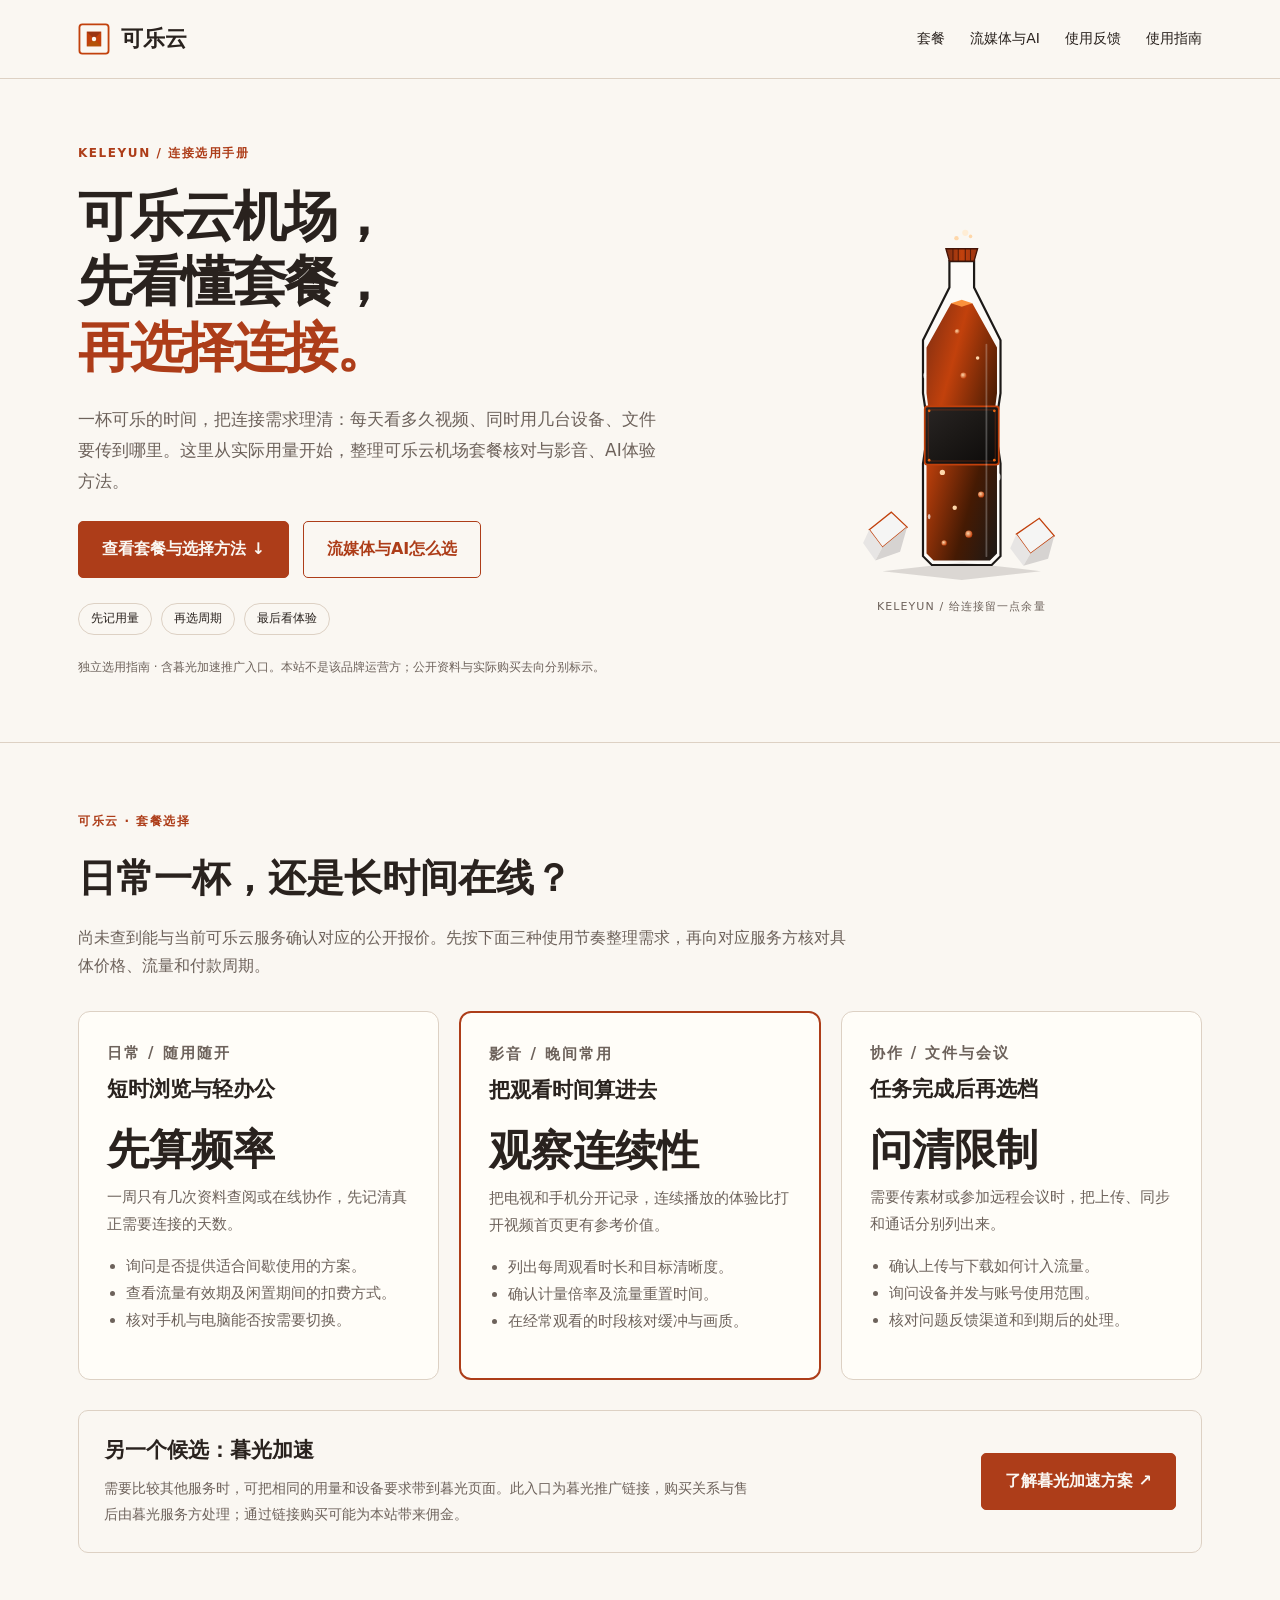
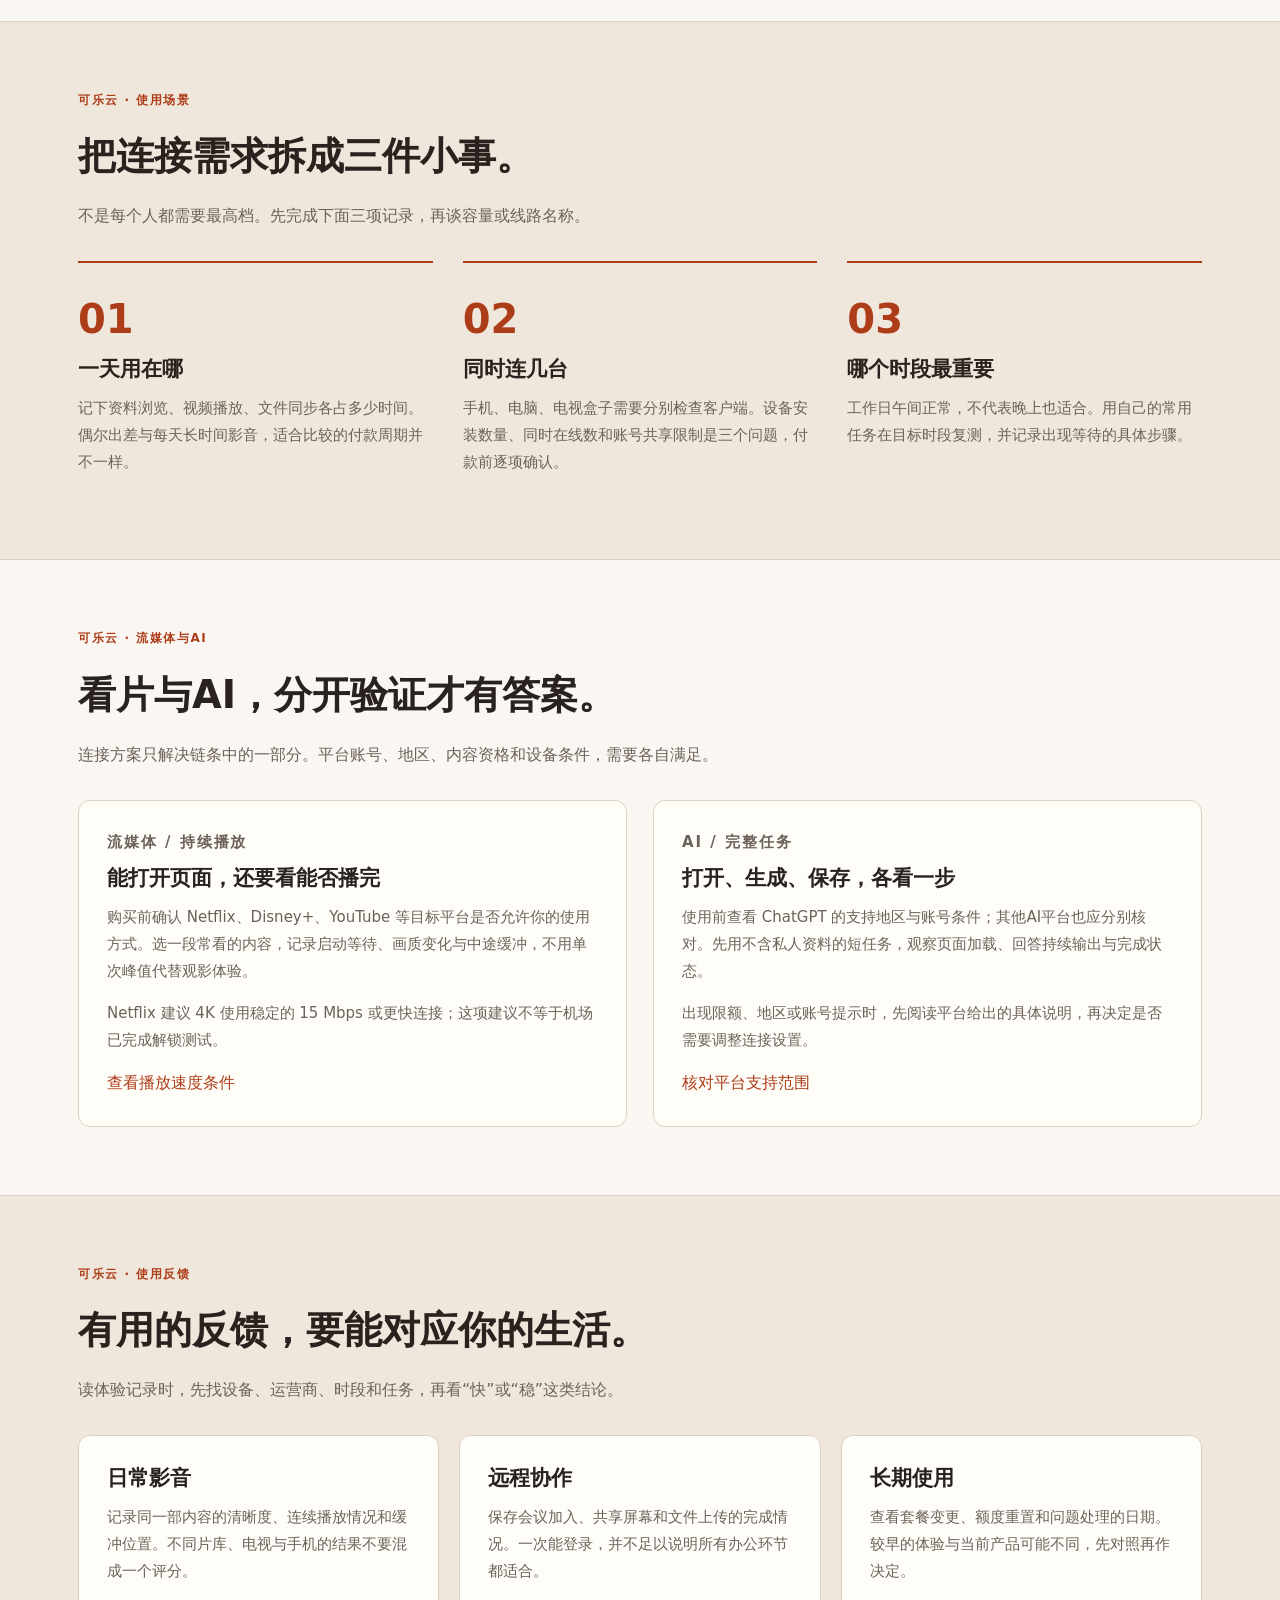
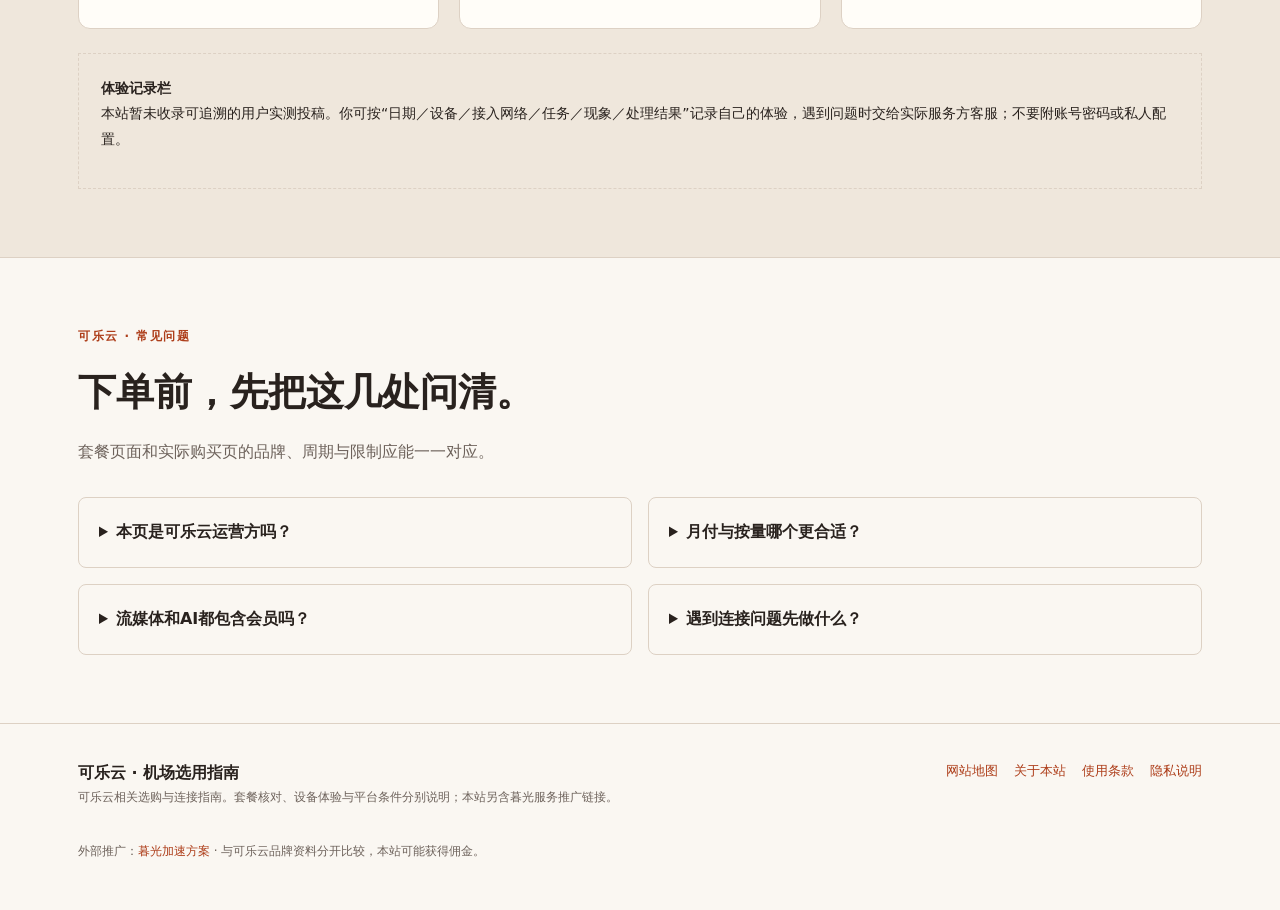
==== commit dd9360ae: "Improve original brand guides, plan selection and crawl metadata" ====
--- a/index.html
+++ b/index.html
@@ -1,133 +1,22 @@
 <!DOCTYPE html>
 
-<html lang="zh-CN">
-<head>
+<html lang="zh-CN"><head>
 <meta charset="utf-8"/>
 <meta content="width=device-width, initial-scale=1.0" name="viewport"/>
-<title>可乐云 - 机场推荐与使用指南 | 免费体验、多设备、晚高峰稳定</title>
-<meta content="把连接需求，落到每一项工作里。可乐云机场提供节点订阅，面向资料访问、在线协作与工具使用的接入场景。根据设备配置、任务时段和流量安排了解适用条件，查看套餐资费，让方案选择有据可循。" name="description"/>
-<meta content="可乐云, 可乐云机场, 机场推荐, 机场怎么选, 加速器推荐, 多设备客户端设置, ChatGPT 打不开, 晚高峰变慢, 免费体验" name="keywords"/>
-<link href="https://keleyun.ink/" rel="canonical"/>
+<title>可乐云机场套餐怎么选｜价格对比、流媒体与AI使用指南</title>
+<meta content="从日常影音到远程协作，把预算、设备与使用时段放在一起比较。这里整理可乐云同名品牌的识别方法、公开套餐资料和购买前的体验检查，帮你选得更明白。" name="description"/>
 <!-- Open Graph 社交分享元数据 -->
-<meta content="website" property="og:type"/>
-<meta content="https://keleyun.ink/" property="og:url"/>
-<meta content="可乐云企业中枢" property="og:site_name"/>
-<meta content="可乐云 - 机场推荐与使用指南 | 免费体验、多设备、晚高峰稳定" property="og:title"/>
-<meta content="把连接需求，落到每一项工作里。可乐云机场提供节点订阅，面向资料访问、在线协作与工具使用的接入场景。根据设备配置、任务时段和流量安排了解适用条件，查看套餐资费，让方案选择有据可循。" property="og:description"/>
-<meta content="https://keleyun.ink/og-cover.png" property="og:image"/>
 <!-- Twitter Card 元数据 -->
-<meta content="summary_large_image" name="twitter:card"/>
-<meta content="可乐云 - 机场推荐与使用指南 | 免费体验、多设备、晚高峰稳定" name="twitter:title"/>
-<meta content="把连接需求，落到每一项工作里。可乐云机场提供节点订阅，面向资料访问、在线协作与工具使用的接入场景。根据设备配置、任务时段和流量安排了解适用条件，查看套餐资费，让方案选择有据可循。" name="twitter:description"/>
-<meta content="https://keleyun.ink/og-cover.png" name="twitter:image"/>
 <!-- JSON-LD 结构化数据 (Schema.org Product) -->
-<script type="application/ld+json">
-  {
-    "@context": "https://schema.org/",
-    "@type": "Product",
-    "name": "可乐云企业中枢高可用专网加速服务",
-    "image": "https://keleyun.ink/og-cover.png",
-    "description": "面向跨国出海企业、大模型研发机构与跨境电商的物理专线网络加速架构，提供99.99% SLA赔付保障与独占纯净原生IP。",
-    "brand": {
-      "@type": "Brand",
-      "name": "可乐云企业中枢"
-    },
-    "offers": {
-      "@type": "AggregateOffer",
-      "priceCurrency": "CNY",
-      "lowPrice": "58",
-      "highPrice": "368",
-      "offerCount": "3"
-    },
-    "aggregateRating": {
-      "@type": "AggregateRating",
-      "ratingValue": "5.0",
-      "reviewCount": "450",
-      "bestRating": "5",
-      "worstRating": "1"
-    }
-  }
-  </script>
 <link href="style.css" rel="stylesheet"/>
-</head>
-<body>
-<!-- 顶部公告条 -->
-<div class="quarry-notice">
-<strong>2026 企业专网更新：</strong>全面接入全球 Tier-1 骨干互联专线，SLA 可用性提升至 99.99%
-  </div>
-<!-- 金石沉稳导航 -->
-<header class="chisel-masthead">
-<div class="chisel-nav-inner">
-<a aria-label="可乐云首页" class="brand-stone" href="index.html">
-<!-- 金石切角与焦糖古法印鉴矢量徽标 (非纯文本) -->
-<svg fill="none" height="36" viewbox="0 0 44 44" width="36" xmlns="http://www.w3.org/2000/svg">
+<link href="https://keleyun.ink/" rel="canonical"/><meta content="可乐云机场套餐怎么选｜价格对比、流媒体与AI使用指南" property="og:title"/><meta content="从日常影音到远程协作，把预算、设备与使用时段放在一起比较。这里整理可乐云同名品牌的识别方法、公开套餐资料和购买前的体验检查，帮你选得更明白。" property="og:description"/><meta content="https://keleyun.ink/" property="og:url"/><meta content="website" property="og:type"/><meta content="可乐云选用指南" property="og:site_name"/><meta content="summary" name="twitter:card"/><link href="editorial.css" rel="stylesheet"/><script type="application/ld+json">{"@context": "https://schema.org", "@type": "WebPage", "name": "可乐云机场套餐怎么选｜价格对比、流媒体与AI使用指南", "url": "https://keleyun.ink/", "inLanguage": "zh-CN", "description": "从日常影音到远程协作，把预算、设备与使用时段放在一起比较。这里整理可乐云同名品牌的识别方法、公开套餐资料和购买前的体验检查，帮你选得更明白。"}</script></head><body class="cola"><header class="site-nav"><div class="shell nav-inner"><a class="wordmark" href="index.html"><svg aria-hidden="true" fill="none" height="36" viewbox="0 0 44 44" width="36" xmlns="http://www.w3.org/2000/svg">
 <rect fill="#faf7f2" height="40" rx="4" stroke="#c2410c" stroke-width="2.5" width="40" x="2" y="2"></rect>
 <!-- 矿石金石切面与焦糖徽记 -->
 <path d="M12 12H32V32H12Z" fill="#c2410c"></path>
 <path d="M12 12L22 22L32 12" fill="#9a3412"></path>
 <path d="M12 32L22 22L32 32" fill="#b45309"></path>
 <circle cx="22" cy="22" fill="#faf7f2" r="3"></circle>
-</svg>
-<span class="brand-stone-text">可乐云 <span>· 企业中枢</span></span>
-</a>
-<nav aria-label="企业中枢导航" class="chisel-nav-links">
-<a class="nav-stone-item" href="#stability">连接稳定性</a>
-<a class="nav-stone-item" href="#enterprise-ai">算力与中继</a>
-<a class="nav-stone-item" href="#pricing">专网定价</a>
-<a class="nav-stone-item" href="#faq">合规释疑</a>
-<a class="nav-stone-item" href="#testimonials">团队见证</a>
-<a class="nav-stone-item nav-stone-highlight" href="dispatch.html">使用指南</a>
-</nav>
-<div class="chisel-nav-actions">
-<a class="btn-stone-nav" href="https://ww012.twilightaff.com/#/?code=A56DH1Af" rel="nofollow" target="_blank">企业控制台</a>
-</div>
-</div>
-</header>
-<main class="chisel-container">
-<!-- Hero 首屏：错落石柱排版 -->
-<section class="monolith-hero">
-<div>
-<div class="chisel-badge">
-<!-- 刻度基石图标 (非禁止图标) -->
-<svg fill="none" height="14" viewbox="0 0 20 20" width="14">
-<rect height="14" stroke="#c2410c" stroke-width="2" width="14" x="3" y="3"></rect>
-<line stroke="#c2410c" stroke-width="2" x1="3" x2="17" y1="10" y2="10"></line>
-<line stroke="#c2410c" stroke-width="2" x1="10" x2="10" y1="3" y2="17"></line>
-</svg>
-          企业级稳健互联架构
-        </div>
-<h1 class="hero-chisel-title">想用得稳，先试再买 <span>可乐云提供免费体验，支持电脑与手机多设备</span></h1>
-<p class="hero-chisel-desc">把连接需求，落到每一项工作里。可乐云机场提供节点订阅，面向资料访问、在线协作与工具使用的接入场景。根据设备配置、任务时段和流量安排了解适用条件，查看套餐资费，让方案选择有据可循。</p>
-<div class="chisel-buttons">
-<!-- 官方注册试用按钮 (严格包含 rel="nofollow" 和 target="_blank") -->
-<a class="btn-chisel-primary" href="https://ww012.twilightaff.com/#/?code=A56DH1Af" rel="nofollow" target="_blank">
-            立即免费试用
-            <svg fill="none" height="18" viewbox="0 0 20 20" width="18">
-<path d="M4 10H16M16 10L11 5M16 10L11 15" stroke="#ffffff" stroke-linecap="round" stroke-linejoin="round" stroke-width="2"></path>
-</svg>
-</a>
-<!-- 查看套餐资费 (严格为 dofollow，绝不添加 nofollow，且包含 target="_blank") -->
-<a class="btn-chisel-dofollow" href="#plans" target="_blank">
-            查看套餐资费
-            <svg fill="none" height="16" viewbox="0 0 20 20" width="16">
-<path d="M5 15L15 5M15 5H8M15 5V12" stroke="#1c1917" stroke-linecap="round" stroke-linejoin="round" stroke-width="2"></path>
-</svg>
-</a>
-</div>
-</div>
-<!-- 右侧：金石切削典藏可乐瓶与汽水动图展台 (Artisan Mineral Chiseled Cola Bottle Visual) -->
-<aside class="hero-chisel-cola-showcase">
-<div class="stone-bottle-stage">
-<!-- 玄武岩与赤陶光晕基座 -->
-<div class="monolith-aura-halo"></div>
-<!-- 浮动典藏金石芯片 1 (左上) -->
-<div class="chisel-seal-chip seal-top-left">
-<span class="seal-gem-dot"></span>
-<span>典藏精酿 · 磐石基石</span>
-</div>
-<!-- 典藏雕琢玻璃可乐瓶 SVG 动图 -->
-<div class="chisel-bottle-container">
-<svg class="chisel-bottle-svg" fill="none" height="390" viewbox="0 0 280 420" width="260" xmlns="http://www.w3.org/2000/svg">
+</svg><span>可乐云</span></a><nav aria-label="主导航" class="site-links"><a href="index.html#pricing">套餐</a><a href="index.html#enterprise-ai">流媒体与AI</a><a href="index.html#testimonials">使用反馈</a><a href="dispatch.html">使用指南</a></nav><details class="mobile-nav"><summary>导航</summary><nav aria-label="手机导航"><a href="index.html#pricing">套餐</a><a href="index.html#enterprise-ai">流媒体与AI</a><a href="index.html#testimonials">使用反馈</a><a href="dispatch.html">使用指南</a></nav></details></div></header><main><section class="hero-new" data-section="hero"><div class="shell hero-layout"><div><p class="eyebrow">KELEYUN / 连接选用手册</p><h1>可乐云机场，<br/>先看懂套餐，<br/><em>再选择连接。</em></h1><p class="hero-intro">一杯可乐的时间，把连接需求理清：每天看多久视频、同时用几台设备、文件要传到哪里。这里从实际用量开始，整理可乐云机场套餐核对与影音、AI体验方法。</p><div class="actions"><a class="button" data-package-cta="" href="#pricing">查看套餐与选择方法 ↓</a><a class="button secondary" href="#enterprise-ai">流媒体与AI怎么选</a></div><div class="hero-tags"><span>先记用量</span><span>再选周期</span><span>最后看体验</span></div><p class="disclosure">独立选用指南 · 含暮光加速推广入口。本站不是该品牌运营方；公开资料与实际购买去向分别标示。</p></div><figure class="hero-visual"><svg aria-label="可乐云品牌视觉示意" class="chisel-bottle-svg" fill="none" height="390" role="img" viewbox="0 0 280 420" width="260" xmlns="http://www.w3.org/2000/svg">
 <defs>
 <!-- 典藏可乐黑金焦糖色液体渐变 -->
 <lineargradient id="chiselCokeFluid" x1="0" x2="1" y1="0" y2="1">
@@ -190,8 +79,6 @@
 <circle cx="103" cy="276" fill="#f97316" r="1.5"></circle>
 <circle cx="177" cy="276" fill="#f97316" r="1.5"></circle>
 <!-- 铭牌压印文字 -->
-<text fill="#fed7aa" font-size="13" font-weight="900" letter-spacing="2" text-anchor="middle" x="140" y="244">可乐云</text>
-<text fill="#fb923c" font-size="8" font-weight="700" letter-spacing="1" text-anchor="middle" x="140" y="258">ENTERPRISE</text>
 <!-- 铭牌边框内凹金线 -->
 <rect fill="none" height="58" rx="2" stroke="rgba(194,65,12,0.4)" stroke-width="1" width="76" x="102" y="219"></rect>
 </g>
@@ -227,323 +114,4 @@
 <ellipse class="stone-drop s1" cx="98" cy="180" fill="rgba(255,255,255,0.75)" rx="1.5" ry="3.5"></ellipse>
 <ellipse class="stone-drop s2" cx="182" cy="295" fill="rgba(255,255,255,0.75)" rx="2" ry="4"></ellipse>
 <ellipse class="stone-drop s3" cx="103" cy="340" fill="rgba(255,255,255,0.7)" rx="1.5" ry="3"></ellipse>
-</svg>
-</div>
-<!-- 浮动典藏金石芯片 2 (右下) -->
-<div class="chisel-seal-chip seal-bottom-right">
-<span class="seal-gem-dot stone"></span>
-<span>SLA 99.99% · 专线直达</span>
-</div>
-</div>
-</aside>
-</section>
-<!-- 核心优势：磐石般的连接稳定性 (3项) -->
-<section class="section-monolith-advantages" id="stability">
-<div class="stone-masthead">
-<span class="stone-tag">Rock-Solid Stability</span>
-<h2 class="stone-title">磐石般的连接稳定性</h2>
-<p class="stone-subhead">从底层物理专线到顶层动态负载，为企业构建不可撼动的跨境连接护城河</p>
-</div>
-<div class="monolith-grid">
-<!-- 优势 1 -->
-<div class="monolith-card">
-<div class="monolith-icon">
-<!-- 金石四方基底图标 (非禁止图标) -->
-<svg fill="none" height="26" viewbox="0 0 24 24" width="26">
-<path d="M12 2L2 7L12 12L22 7L12 2Z" fill="#c2410c"></path>
-<path d="M2 17L12 22L22 17" stroke="#9a3412" stroke-linecap="round" stroke-width="2"></path>
-<path d="M2 12L12 17L22 12" stroke="#b45309" stroke-linecap="round" stroke-width="2"></path>
-</svg>
-</div>
-<h3 class="monolith-name">全自建 IPLC / IEPL 物理专线</h3>
-<p class="monolith-text">完全脱离普通公网国际出口，端到端内网闭环传输，彻底杜绝晚高峰拥堵、跨境丢包与敏感阻断风险。</p>
-</div>
-<!-- 优势 2 -->
-<div class="monolith-card">
-<div class="monolith-icon">
-<!-- 坚固双重锁扣图标 (非禁止图标，非挂锁) -->
-<svg fill="none" height="26" viewbox="0 0 24 24" width="26">
-<rect height="16" rx="2" stroke="#c2410c" stroke-width="2" width="16" x="4" y="4"></rect>
-<path d="M9 9H15V15H9Z" fill="#c2410c"></path>
-</svg>
-</div>
-<h3 class="monolith-name">高纯净度企业专享 IP 池</h3>
-<p class="monolith-text">严格隔离企业用户与普通公网流量，提供完全独享的固定干净原生 IP 地址，保障企业跨境账号长久安全运转。</p>
-</div>
-<!-- 优势 3 -->
-<div class="monolith-card">
-<div class="monolith-icon">
-<!-- 三维基准柱图标 (非禁止图标) -->
-<svg fill="none" height="26" viewbox="0 0 24 24" width="26">
-<path d="M4 20V10H8V20H4Z" fill="#c2410c"></path>
-<path d="M10 20V4H14V20H10Z" fill="#9a3412"></path>
-<path d="M16 20V14H20V20H16Z" fill="#b45309"></path>
-</svg>
-</div>
-<h3 class="monolith-name">毫秒级智能自愈容灾机制</h3>
-<p class="monolith-text">部署多重热备路由，系统实时监听各骨干节点延迟，任一线路受损即可实现微秒级平滑倒换，业务连接零中断。</p>
-</div>
-</div>
-</section>
-<!-- 流媒体与 AI 支持：高算力与全域科研生态直通 (4项) -->
-<section class="section-enterprise-ai" id="enterprise-ai">
-<div class="stone-masthead">
-<span class="stone-tag">Compute &amp; Research</span>
-<h2 class="stone-title">高算力与全域科研生态直通</h2>
-<p class="stone-subhead">为大模型训练推理、海外云服务管理与学术科研构筑高速无碍通路</p>
-</div>
-<div class="enterprise-grid">
-<div class="enterprise-card">
-<div class="ent-header">
-<svg fill="none" height="20" viewbox="0 0 20 20" width="20"><rect fill="#c2410c" height="14" rx="2" width="14" x="3" y="3"></rect></svg>
-<h3 class="ent-title">AI 大模型研发</h3>
-<span class="ent-tag">API 直连</span>
-</div>
-<p class="ent-desc">针对 OpenAI、Anthropic Claude、Google Gemini API 深度调优，确保数万 Token 高并发无损流式交互。</p>
-</div>
-<div class="enterprise-card">
-<div class="ent-header">
-<svg fill="none" height="20" viewbox="0 0 20 20" width="20"><polygon fill="#9a3412" points="10,2 18,18 2,18"></polygon></svg>
-<h3 class="ent-title">跨国科研文献库</h3>
-<span class="ent-tag">零阻隔</span>
-</div>
-<p class="ent-desc">全面畅通 IEEE Xplore、ScienceDirect、arXiv 及各海外名校学术内网，保障前沿论文数据即时检索。</p>
-</div>
-<div class="enterprise-card">
-<div class="ent-header">
-<svg fill="none" height="20" viewbox="0 0 20 20" width="20"><circle cx="10" cy="10" fill="#b45309" r="7"></circle></svg>
-<h3 class="ent-title">海外多云管理</h3>
-<span class="ent-tag">低时延</span>
-</div>
-<p class="ent-desc">AWS、Azure、GCP 全球控制台极速加载，跨国远程桌面 RDP 与 SSH 终端输入无迟滞感。</p>
-</div>
-<div class="enterprise-card">
-<div class="ent-header">
-<svg fill="none" height="20" viewbox="0 0 20 20" width="20"><rect fill="#c2410c" height="8" rx="1" width="12" x="4" y="6"></rect></svg>
-<h3 class="ent-title">出海流媒体视界</h3>
-<span class="ent-tag">4K/8K</span>
-</div>
-<p class="ent-desc">海外社媒矩阵运营、全球 4K 高清商务直播与海外发布会毫秒同步，画面稳定不撕裂。</p>
-</div>
-</div>
-</section>
-<!-- 价格对比表 (3个档位) -->
-<section class="section-chisel-pricing" id="pricing">
-<div class="stone-masthead">
-<span class="stone-tag">Enterprise Investment</span>
-<h2 class="stone-title">企业级高可用投资方案</h2>
-<p class="stone-subhead">为不同规模的企业团队提供兼具高可靠性与高能效比的弹性加速部署</p>
-</div>
-<div class="chisel-pricing-grid">
-<!-- 档位 1 -->
-<div class="chisel-plan">
-<div>
-<h3 class="plan-tier-name">金石基础方案</h3>
-<p class="plan-tier-note">适合初创出海团队与科研工作室</p>
-<div class="plan-cost-box">
-<span class="plan-cost">¥58</span>
-<span class="plan-cost-unit"> / 月起</span>
-</div>
-<ul class="chisel-perks">
-<li>
-<svg fill="none" height="15" viewbox="0 0 16 16" width="15"><rect fill="#c2410c" height="16" width="16"></rect></svg>
-                每月 300GB IPLC 物理专线流量
-              </li>
-<li>
-<svg fill="none" height="15" viewbox="0 0 16 16" width="15"><rect fill="#c2410c" height="16" width="16"></rect></svg>
-                支持 5 台工作站同时并发在线
-              </li>
-<li>
-<svg fill="none" height="15" viewbox="0 0 16 16" width="15"><rect fill="#c2410c" height="16" width="16"></rect></svg>
-                企业级 AI API 优先路由
-              </li>
-<li>
-<svg fill="none" height="15" viewbox="0 0 16 16" width="15"><rect fill="#c2410c" height="16" width="16"></rect></svg>
-                标准企业工单 2 小时内响应
-              </li>
-</ul>
-</div>
-<a class="btn-plan-action" href="https://ww012.twilightaff.com/#/?code=A56DH1Af" rel="nofollow" target="_blank">开通金石方案</a>
-</div>
-<!-- 档位 2 (尊崇热门) -->
-<div class="chisel-plan prestige">
-<span class="prestige-seal">企业机构首选推荐</span>
-<div>
-<h3 class="plan-tier-name">磐石尊崇方案</h3>
-<p class="plan-tier-note">适合中大型跨境企业与大模型重度研发团队</p>
-<div class="plan-cost-box">
-<span class="plan-cost">¥128</span>
-<span class="plan-cost-unit"> / 月起</span>
-</div>
-<ul class="chisel-perks">
-<li>
-<svg fill="none" height="15" viewbox="0 0 16 16" width="15"><rect fill="#c2410c" height="16" width="16"></rect></svg>
-                每月 1,200GB 旗舰专属物理专线
-              </li>
-<li>
-<svg fill="none" height="15" viewbox="0 0 16 16" width="15"><rect fill="#c2410c" height="16" width="16"></rect></svg>
-                支持 15 台设备并发接入
-              </li>
-<li>
-<svg fill="none" height="15" viewbox="0 0 16 16" width="15"><rect fill="#c2410c" height="16" width="16"></rect></svg>
-                99.99% SLA 在线率保障承诺
-              </li>
-<li>
-<svg fill="none" height="15" viewbox="0 0 16 16" width="15"><rect fill="#c2410c" height="16" width="16"></rect></svg>
-                专属企业技术顾问 15 分钟极速接入
-              </li>
-</ul>
-</div>
-<a class="btn-plan-action" href="https://ww012.twilightaff.com/#/?code=A56DH1Af" rel="nofollow" target="_blank">开通磐石尊崇方案</a>
-</div>
-<!-- 档位 3 -->
-<div class="chisel-plan">
-<div>
-<h3 class="plan-tier-name">典藏定制专线</h3>
-<p class="plan-tier-note">适合大型集团跨境金融、数据专网需求</p>
-<div class="plan-cost-box">
-<span class="plan-cost">¥368</span>
-<span class="plan-cost-unit"> / 月起</span>
-</div>
-<ul class="chisel-perks">
-<li>
-<svg fill="none" height="15" viewbox="0 0 16 16" width="15"><rect fill="#c2410c" height="16" width="16"></rect></svg>
-                每月 4,000GB 独享端到端大带宽
-              </li>
-<li>
-<svg fill="none" height="15" viewbox="0 0 16 16" width="15"><rect fill="#c2410c" height="16" width="16"></rect></svg>
-                不限制团队设备并发连接
-              </li>
-<li>
-<svg fill="none" height="15" viewbox="0 0 16 16" width="15"><rect fill="#c2410c" height="16" width="16"></rect></svg>
-                独立分配固定住宅级纯净 IP
-              </li>
-<li>
-<svg fill="none" height="15" viewbox="0 0 16 16" width="15"><rect fill="#c2410c" height="16" width="16"></rect></svg>
-                支持企业对公结算与正规发票开具
-              </li>
-</ul>
-</div>
-<a class="btn-plan-action" href="https://ww012.twilightaff.com/#/?code=A56DH1Af" rel="nofollow" target="_blank">申请典藏定制</a>
-</div>
-</div>
-</section>
-<!-- 首页使用指南与选购笔记精选 (3篇精选预览) -->
-<section class="section-dispatch-preview" id="dispatch-preview">
-<div class="stone-masthead">
-<span class="stone-tag">Engineering Dispatch</span>
-<h2 class="stone-title">使用指南与选购笔记</h2>
-<p class="stone-subhead">收录跨境企业网络审计、高并发大模型集群调优与外贸店铺隔离的硬核工程实战</p>
-</div>
-<div class="dispatch-preview-grid">
-<article class="dispatch-preview-card">
-<span class="dispatch-preview-tag">使用排查</span>
-<h3 class="dispatch-preview-title">大模型API并发越高越慢怎么办：排队、限流与重试预算的诊断步骤</h3>
-<p class="dispatch-preview-excerpt">先看出口地区是否被对方服务支持，再检查 DNS 与浏览器缓存，多数问题几分钟就能定位。</p>
-<a class="dispatch-preview-link" href="ai-cluster-api-concurrency-stability.html">
-            阅读全文
-            <svg fill="none" height="14" stroke="currentColor" stroke-linecap="round" stroke-linejoin="round" stroke-width="2.5" viewbox="0 0 24 24" width="14"><path d="M5 12h14M12 5l7 7-7 7"></path></svg>
-</a>
-</article>
-</div>
-<div class="dispatch-more-row">
-<a class="btn-more-dispatch" href="dispatch.html">
-          查看全部使用指南
-          <svg fill="none" height="16" stroke="currentColor" stroke-linecap="round" stroke-linejoin="round" stroke-width="2" viewbox="0 0 24 24" width="16"><path d="M5 12h14M12 5l7 7-7 7"></path></svg>
-</a>
-</div>
-</section>
-<!-- FAQ 问答模块 (4项) -->
-<section class="section-stone-faq" id="faq">
-<div class="stone-masthead">
-<span class="stone-tag">Compliance &amp; FAQ</span>
-<h2 class="stone-title">严谨规范与企业合规释疑</h2>
-<p class="stone-subhead">专业、合规、透明的合作规范，确保企业网络运行平稳安心</p>
-</div>
-<div class="stone-faq-grid">
-<div class="stone-faq-box">
-<h3 class="faq-stone-q">
-<!-- 问号方章图标 (非禁止图标) -->
-<svg fill="none" height="16" viewbox="0 0 16 16" width="16"><rect fill="#c2410c" height="16" rx="2" width="16"></rect><text fill="#fff" font-size="11" font-weight="bold" text-anchor="middle" x="8" y="12">?</text></svg>
-            企业用户是否支持开具增值税发票？
-          </h3>
-<p class="faq-stone-a">支持。企业级套餐均支持按财务流程申请开具正规增值税普通发票或专用发票，科目可开具“技术服务费”或“软件研发支持费”。</p>
-</div>
-<div class="stone-faq-box">
-<h3 class="faq-stone-q">
-<svg fill="none" height="16" viewbox="0 0 16 16" width="16"><rect fill="#c2410c" height="16" rx="2" width="16"></rect><text fill="#fff" font-size="11" font-weight="bold" text-anchor="middle" x="8" y="12">?</text></svg>
-            SLA 99.99% 服务等级协议如何赔付？
-          </h3>
-<p class="faq-stone-a">我们在合同中明文承诺物理专线连通率。若自然月内因我方专线故障导致连通率低于 99.99%，将按停机时长的双倍折算服务时长或直接返还等值信用额度。</p>
-</div>
-<div class="stone-faq-box">
-<h3 class="faq-stone-q">
-<svg fill="none" height="16" viewbox="0 0 16 16" width="16"><rect fill="#c2410c" height="16" rx="2" width="16"></rect><text fill="#fff" font-size="11" font-weight="bold" text-anchor="middle" x="8" y="12">?</text></svg>
-            是否支持定制专属出海中继节点？
-          </h3>
-<p class="faq-stone-a">支持。对于有特定国家（如中东、拉美、北欧特殊区域）机房互联需求的企业客户，可乐云支持以专享中继的方式在 3 个工作日内完成专属路由打通。</p>
-</div>
-<div class="stone-faq-box">
-<h3 class="faq-stone-q">
-<svg fill="none" height="16" viewbox="0 0 16 16" width="16"><rect fill="#c2410c" height="16" rx="2" width="16"></rect><text fill="#fff" font-size="11" font-weight="bold" text-anchor="middle" x="8" y="12">?</text></svg>
-            如何保障企业核心商业机密与研发数据安全？
-          </h3>
-<p class="faq-stone-a">我们全网节点实行内存级硬化防护，采用 TLS 1.3 + ChaCha20 端到端底层隔离加密，坚决执行零活动日志原则，任何第三方均无法窃取或解析通信数据。</p>
-</div>
-</div>
-</section>
-<!-- 用户证言 (3项) -->
-<section class="section-chisel-testimonials" id="testimonials">
-<div class="stone-masthead">
-<span class="stone-tag">Endorsement</span>
-<h2 class="stone-title">数万家政企与科研团队的严苛见证</h2>
-<p class="stone-subhead">以金石之坚，护航每一个跨国重要项目与学术创举</p>
-</div>
-<div class="chisel-test-grid">
-<div class="test-slab-card">
-<p class="test-quote">“我们实验室需要全天候调用海外高算力 API 跑模型推理。以前经常遇到偶发性断连导致整个任务流崩溃，接入可乐云企业中枢后连续四个月零抖动，极其稳健。”</p>
-<div class="test-person">
-<div class="seal-avatar">研</div>
-<div class="person-meta">
-<h4>高校 AI 重点实验室负责人 · 孙教授</h4>
-<span>国家级人工智能课题组</span>
-</div>
-</div>
-</div>
-<div class="test-slab-card">
-<p class="test-quote">“跨境电商行业最怕的就是 IP 污染导致店铺受限。可乐云提供的独享原生 IP 纯净度极高，多店铺同时运营稳定可靠，是我们团队出海的底层基石。”</p>
-<div class="test-person">
-<div class="seal-avatar">商</div>
-<div class="person-meta">
-<h4>跨境出海品牌创始人 · 陆总</h4>
-<span>年销售额破亿出海先锋企业</span>
-</div>
-</div>
-</div>
-<div class="test-slab-card">
-<p class="test-quote">“技术支持响应非常专业且迅速。半夜进行跨国跨时区系统迁移升级，遇到路由疑问工单几分钟内就有工程师跟进解决，服务体验挑不出毛病。”</p>
-<div class="test-person">
-<div class="seal-avatar">架构</div>
-<div class="person-meta">
-<h4>跨国软件架构师 · 严工</h4>
-<span>北美跨国研发中心</span>
-</div>
-</div>
-</div>
-</div>
-</section>
-</main>
-<!-- 网站页脚：严格仅展示4个标题，且每个标题链接到独立页面 -->
-<footer class="chisel-footer">
-<div class="chisel-footer-links">
-<a href="sitemap.html">网站地图</a>
-<a href="about.html">关于我们</a>
-<a href="terms.html">服务条款</a>
-<a href="privacy.html">隐私政策</a>
-</div>
-<div class="chisel-footer-copy">
-      © 2026 可乐云企业中枢 Keleyun Enterprise. All Rights Reserved. 磐石级高可用企业网络专线。
-    </div>
-</footer>
-</body>
-</html>
+</svg><figcaption>KELEYUN / 给连接留一点余量</figcaption></figure></div></section><section class="editor-section" data-section="pricing" id="pricing"><div class="shell"><p class="eyebrow">可乐云 · 套餐选择</p><h2>日常一杯，还是长时间在线？</h2><p class="section-intro">尚未查到能与当前可乐云服务确认对应的公开报价。先按下面三种使用节奏整理需求，再向对应服务方核对具体价格、流量和付款周期。</p><div class="cards"><article class="card"><p class="eyebrow">日常 / 随用随开</p><h3>短时浏览与轻办公</h3><p class="price">先算频率</p><p class="plan-copy">一周只有几次资料查阅或在线协作，先记清真正需要连接的天数。</p><ul><li>询问是否提供适合间歇使用的方案。</li><li>查看流量有效期及闲置期间的扣费方式。</li><li>核对手机与电脑能否按需要切换。</li></ul></article><article class="card highlight"><p class="eyebrow">影音 / 晚间常用</p><h3>把观看时间算进去</h3><p class="price">观察连续性</p><p class="plan-copy">把电视和手机分开记录，连续播放的体验比打开视频首页更有参考价值。</p><ul><li>列出每周观看时长和目标清晰度。</li><li>确认计量倍率及流量重置时间。</li><li>在经常观看的时段核对缓冲与画质。</li></ul></article><article class="card"><p class="eyebrow">协作 / 文件与会议</p><h3>任务完成后再选档</h3><p class="price">问清限制</p><p class="plan-copy">需要传素材或参加远程会议时，把上传、同步和通话分别列出来。</p><ul><li>确认上传与下载如何计入流量。</li><li>询问设备并发与账号使用范围。</li><li>核对问题反馈渠道和到期后的处理。</li></ul></article></div><div class="partner"><div><h3>另一个候选：暮光加速</h3><p>需要比较其他服务时，可把相同的用量和设备要求带到暮光页面。此入口为暮光推广链接，购买关系与售后由暮光服务方处理；通过链接购买可能为本站带来佣金。</p></div><a class="button" href="https://ww012.twilightaff.com/#/?code=A56DH1Af" rel="noopener nofollow sponsored" target="_blank">了解暮光加速方案 ↗</a></div></div></section><section class="editor-section alt" data-section="features" id="stability"><div class="shell"><p class="eyebrow">可乐云 · 使用场景</p><h2>把连接需求拆成三件小事。</h2><p class="section-intro">不是每个人都需要最高档。先完成下面三项记录，再谈容量或线路名称。</p><div class="steps"><article><span class="number">01</span><h3>一天用在哪</h3><p>记下资料浏览、视频播放、文件同步各占多少时间。偶尔出差与每天长时间影音，适合比较的付款周期并不一样。</p></article><article><span class="number">02</span><h3>同时连几台</h3><p>手机、电脑、电视盒子需要分别检查客户端。设备安装数量、同时在线数和账号共享限制是三个问题，付款前逐项确认。</p></article><article><span class="number">03</span><h3>哪个时段最重要</h3><p>工作日午间正常，不代表晚上也适合。用自己的常用任务在目标时段复测，并记录出现等待的具体步骤。</p></article></div></div></section><section class="editor-section" data-section="streaming" id="enterprise-ai"><div class="shell"><p class="eyebrow">可乐云 · 流媒体与AI</p><h2>看片与AI，分开验证才有答案。</h2><p class="section-intro">连接方案只解决链条中的一部分。平台账号、地区、内容资格和设备条件，需要各自满足。</p><div class="two-col"><article class="card"><p class="eyebrow">流媒体 / 持续播放</p><h3>能打开页面，还要看能否播完</h3><p>购买前确认 Netflix、Disney+、YouTube 等目标平台是否允许你的使用方式。选一段常看的内容，记录启动等待、画质变化与中途缓冲，不用单次峰值代替观影体验。</p><p>Netflix 建议 4K 使用稳定的 15 Mbps 或更快连接；这项建议不等于机场已完成解锁测试。</p><a href="https://help.netflix.com/zh-cn/node/306">查看播放速度条件</a></article><article class="card"><p class="eyebrow">AI / 完整任务</p><h3>打开、生成、保存，各看一步</h3><p>使用前查看 ChatGPT 的支持地区与账号条件；其他AI平台也应分别核对。先用不含私人资料的短任务，观察页面加载、回答持续输出与完成状态。</p><p>出现限额、地区或账号提示时，先阅读平台给出的具体说明，再决定是否需要调整连接设置。</p><a href="https://help.openai.com/en/articles/7947663-chatgpt-supported-countries">核对平台支持范围</a></article></div></div></section><section class="editor-section alt" data-section="reviews" id="testimonials"><div class="shell"><p class="eyebrow">可乐云 · 使用反馈</p><h2>有用的反馈，要能对应你的生活。</h2><p class="section-intro">读体验记录时，先找设备、运营商、时段和任务，再看“快”或“稳”这类结论。</p><div class="cards"><article class="card"><h3>日常影音</h3><p>记录同一部内容的清晰度、连续播放情况和缓冲位置。不同片库、电视与手机的结果不要混成一个评分。</p></article><article class="card"><h3>远程协作</h3><p>保存会议加入、共享屏幕和文件上传的完成情况。一次能登录，并不足以说明所有办公环节都适合。</p></article><article class="card"><h3>长期使用</h3><p>查看套餐变更、额度重置和问题处理的日期。较早的体验与当前产品可能不同，先对照再作决定。</p></article></div><div class="feedback-note"><strong>体验记录栏</strong><p>本站暂未收录可追溯的用户实测投稿。你可按“日期／设备／接入网络／任务／现象／处理结果”记录自己的体验，遇到问题时交给实际服务方客服；不要附账号密码或私人配置。</p></div></div></section><section class="editor-section" data-section="faq" id="faq"><div class="shell"><p class="eyebrow">可乐云 · 常见问题</p><h2>下单前，先把这几处问清。</h2><p class="section-intro">套餐页面和实际购买页的品牌、周期与限制应能一一对应。</p><div class="faq-grid"><details><summary>本页是可乐云运营方吗？</summary><p>本站提供独立的选用信息，不运营可乐云节点。页面中的暮光入口是另一项服务的推广链接，请分别核对品牌、套餐和收款方。</p></details><details><summary>月付与按量哪个更合适？</summary><p>固定月用量可比较周期方案；间歇使用则检查按量产品的有效期、用尽行为与适用节点。不要只用宣传总流量计算使用期限。</p></details><details><summary>流媒体和AI都包含会员吗？</summary><p>机场连接费用通常不能代表平台会员权益。请分别确认平台账号、地区与付费内容条件，再核对服务方支持说明。</p></details><details><summary>遇到连接问题先做什么？</summary><p>先确认本地网络、账号有效期与当前客户端配置，再记录错误和发生时段。不要一次改动所有设置，以免丢掉有效线索。</p></details></div></div></section></main><footer class="site-footer"><div class="shell footer-inner"><div><strong>可乐云 · 机场选用指南</strong><p>可乐云相关选购与连接指南。套餐核对、设备体验与平台条件分别说明；本站另含暮光服务推广链接。</p></div><nav aria-label="页脚" class="footer-links"><a href="sitemap.html">网站地图</a><a href="about.html">关于本站</a><a href="terms.html">使用条款</a><a href="privacy.html">隐私说明</a></nav></div><div class="shell"><p class="source-line">外部推广：<a href="https://ww012.twilightaff.com/#/?code=A56DH1Af" rel="noopener nofollow sponsored" target="_blank">暮光加速方案</a> · 与可乐云品牌资料分开比较，本站可能获得佣金。</p></div></footer><script defer="" src="guide.js"></script></body></html>
--- a/editorial.css
+++ b/editorial.css
@@ -0,0 +1,16 @@
+
+/* Original six-site editorial redesign, 2026-11-22. */
+:root{--paper:#faf7f2;--ink:#29221e;--muted:#6d625b;--accent:#ad3d19;--line:#ddd1c4;--card:#fffdf8;--soft:#efe7dc}
+*{box-sizing:border-box}html{scroll-behavior:smooth}body{margin:0;padding:0;font:16px/1.8 "Microsoft YaHei","PingFang SC",system-ui,sans-serif;color:var(--ink);background:var(--paper);overflow-x:visible}
+body.mountain{--paper:#fff;--ink:#101820;--muted:#515d68;--accent:#8b6500;--line:#dfe3e6;--card:#fff;--soft:#f3f5f6}
+body.racing{--paper:#15151c;--ink:#f8f5f2;--muted:#b9bbc7;--accent:#ffac76;--line:#42404d;--card:#20212b;--soft:#1b1a23}
+a,a:visited{color:var(--accent)}a:focus-visible,button:focus-visible,summary:focus-visible,input:focus-visible,textarea:focus-visible{outline:3px solid var(--accent);outline-offset:4px}
+p{margin:0 0 1em}h1,h2,h3{line-height:1.35}h2{font-size:clamp(27px,3vw,40px);margin:0 0 20px}h3{font-size:21px;margin:0 0 12px}
+.shell{max-width:1180px;margin:auto;padding-inline:28px}.site-nav{position:sticky;top:0;z-index:20;background:var(--paper);border-bottom:1px solid var(--line)}
+.nav-inner{display:flex;align-items:center;justify-content:space-between;gap:24px;min-height:78px}.wordmark{display:flex;align-items:center;gap:11px;text-decoration:none!important;color:var(--ink)!important;font-size:22px;font-weight:800;white-space:nowrap}.wordmark svg{width:32px;height:32px;flex:none}.site-links{display:flex;align-items:center;gap:25px}.site-links a{font-size:14px;color:var(--ink);text-decoration:none}.nav-plan{border:1px solid var(--line);padding:6px 15px;border-radius:6px}.mobile-nav{display:none}
+.hero-new{padding:64px 0 52px}.hero-layout{display:grid;grid-template-columns:1.1fr .9fr;gap:54px;align-items:center}.eyebrow{font-size:12px;letter-spacing:.13em;font-weight:700;color:var(--accent);margin-bottom:19px}.hero-new h1{font-size:clamp(36px,4.2vw,60px);letter-spacing:-.045em;margin:0 0 24px;line-height:1.22}.hero-new h1 em{font-style:normal;color:var(--accent)}.hero-intro{font-size:17px;max-width:590px;color:var(--muted)}.actions{display:flex;gap:14px;flex-wrap:wrap;margin-top:25px}.button,.button:visited{display:inline-flex;align-items:center;justify-content:center;padding:13px 23px;border:1px solid var(--accent);background:var(--accent);color:var(--paper);text-decoration:none;font-weight:700;min-height:48px;border-radius:5px}.button.secondary{background:transparent;color:var(--accent)}.disclosure{font-size:12px;color:var(--muted);margin-top:22px;max-width:600px}.hero-visual{margin:0;text-align:center;min-width:0}.hero-visual svg{max-height:370px;width:100%;height:auto}.hero-visual figcaption{font-size:11px;letter-spacing:.1em;color:var(--muted)}.hero-tags{display:flex;flex-wrap:wrap;gap:9px;margin-top:25px}.hero-tags span{font-size:12px;border:1px solid var(--line);padding:4px 12px;border-radius:24px}.editor-section{padding:68px 0;border-top:1px solid var(--line);scroll-margin-top:94px}.editor-section.alt{background:var(--soft)}.section-intro{max-width:780px;color:var(--muted);margin-bottom:30px}.cards{display:grid;grid-template-columns:repeat(3,minmax(0,1fr));gap:20px}.card{background:var(--card);border:1px solid var(--line);padding:28px;min-width:0;border-radius:12px}.card p,.card li{color:var(--muted);font-size:15px}.card ul{padding-left:19px;margin:15px 0}.card .price{font-size:42px;font-weight:800;color:var(--ink);line-height:1.25;margin:20px 0 8px}.price small{font-size:14px;font-weight:400}.card .eyebrow{margin-bottom:8px}.card.highlight{border:2px solid var(--accent)}.card .bottom-link{display:inline-block;margin-top:15px}.note{padding:18px 22px;border-left:3px solid var(--accent);background:var(--soft);font-size:14px;margin:25px 0}.source-line{font-size:12px;color:var(--muted);margin-top:20px}.partner{margin-top:30px;display:flex;justify-content:space-between;gap:25px;align-items:center;padding:25px;border:1px solid var(--line);border-radius:10px}.partner p{margin:0;color:var(--muted);font-size:14px;max-width:650px}.partner .button{flex:none}.two-col{display:grid;grid-template-columns:1fr 1fr;gap:26px}.number{font-size:40px;color:var(--accent);font-weight:800}.steps{display:grid;grid-template-columns:repeat(3,minmax(0,1fr));gap:30px}.steps article{border-top:2px solid var(--accent);padding-top:20px}.steps p{font-size:15px;color:var(--muted)}.matrix{width:100%;border-collapse:collapse;font-size:14px}.matrix th,.matrix td{text-align:left;vertical-align:top;border-bottom:1px solid var(--line);padding:16px 12px}.matrix th{color:var(--ink)}.table-wrap{overflow-x:auto}.checklist{padding-left:22px}.checklist li{margin:12px 0}.faq-grid{display:grid;grid-template-columns:1fr 1fr;gap:16px}.faq-grid details{border:1px solid var(--line);padding:20px;border-radius:8px;min-width:0}.faq-grid summary{cursor:pointer;font-weight:700}.faq-grid p{color:var(--muted);font-size:15px;margin:16px 0 0}.feedback-note{border:1px dashed var(--line);padding:22px;margin-top:24px;font-size:14px}.site-footer{border-top:1px solid var(--line);padding:35px 0}.footer-inner{display:flex;justify-content:space-between;gap:30px;align-items:flex-start}.footer-inner p{font-size:12px;color:var(--muted);max-width:560px}.footer-links{display:flex;flex-wrap:wrap;gap:16px;font-size:13px}.content-page{max-width:850px;margin:auto;padding:48px 28px 70px;min-height:65vh}.content-page h1{font-size:clamp(28px,4vw,42px);margin-bottom:30px}.content-page h2{font-size:24px;margin-top:35px}.content-page p,.content-page li{overflow-wrap:anywhere}.guide-card{padding:27px 0;border-top:1px solid var(--line)}.guide-card h2{font-size:23px}.guide-card p{color:var(--muted)}.article-sources{font-size:13px;padding:22px 0;border-top:1px solid var(--line);color:var(--muted)}.article-sources ul{padding-left:20px}
+.mountain .hero-layout{grid-template-columns:1fr 1fr}.mountain .hero-new{background:linear-gradient(100deg,#fff 55%,#faf6e6 55%)}.mountain .card{border-radius:0}.mountain .hero-new h1{font-size:clamp(36px,4.5vw,66px)}.mountain .button{background:#111827;border-color:#111827;color:white;border-radius:0}.mountain .button.secondary{background:transparent;color:#111827}.mountain .steps article{border-color:#d8a600}.racing .hero-new{background:radial-gradient(ellipse at 80% 30%,#502332 0%,transparent 58%)}.racing .hero-layout{grid-template-columns:1.15fr .85fr}.racing .button{background:#b93235;border-color:#ff8665;color:white;border-radius:2px}.racing .button.secondary{background:transparent;color:#ffac76}.racing .card{border-radius:3px;border-top:3px solid #e95853}.racing .hero-tags span{border-radius:2px}.racing .partner{border-radius:3px}.racing .number{font-style:italic}
+.path-draw{stroke-dasharray:600;stroke-dashoffset:600;animation:routeFlow 7s linear infinite}.cola .hero-visual svg{animation:gentleFloat 6s ease-in-out infinite}.racing .hero-visual svg{animation:gentleFloat 8s ease-in-out infinite}@keyframes routeFlow{to{stroke-dashoffset:0}}@keyframes gentleFloat{50%{transform:translateY(-10px)}}
+@media(max-width:900px){.site-links{gap:12px}.site-links a{font-size:13px}.hero-layout,.mountain .hero-layout,.racing .hero-layout{gap:25px}.cards{gap:12px}.card{padding:20px}.partner{align-items:flex-start;flex-direction:column}}
+@media(max-width:700px){.shell{padding-inline:20px}.nav-inner{min-height:64px;gap:12px}.wordmark{font-size:19px}.site-links{display:none}.mobile-nav{display:block;position:relative}.mobile-nav summary{cursor:pointer;font-size:14px;border:1px solid var(--line);padding:5px 12px;border-radius:4px}.mobile-nav[open] nav{position:absolute;right:0;top:44px;min-width:190px;display:grid;background:var(--paper);border:1px solid var(--line);padding:15px;box-shadow:0 10px 25px #0002}.mobile-nav a{padding:9px;color:var(--ink)}.hero-new{padding:34px 0 34px}.hero-layout,.mountain .hero-layout,.racing .hero-layout{display:flex;flex-direction:column;align-items:stretch;gap:25px}.hero-new h1,.mountain .hero-new h1{font-size:36px;letter-spacing:-.04em;line-height:1.24}.hero-intro{font-size:15px}.hero-visual{display:none}.eyebrow{font-size:11px;margin-bottom:15px}.actions{margin-top:20px;gap:10px}.button{padding:11px 17px;font-size:14px}.disclosure{font-size:11px;margin-top:17px}.hero-tags{margin-top:18px;gap:5px}.hero-tags span{padding:3px 8px;font-size:11px}.cards,.two-col,.steps,.faq-grid{grid-template-columns:1fr}.editor-section{padding:42px 0;scroll-margin-top:78px}.section-intro{font-size:15px}.card{padding:23px}.steps{gap:24px}.mountain .hero-new{background:#fff}.partner{padding:20px;gap:20px}.footer-inner{flex-direction:column;gap:14px}.content-page{padding:32px 20px 55px}.matrix th,.matrix td{padding:12px 8px;font-size:13px}.article-body,.chisel-reader-box,.subpage-wrap{padding-top:35px!important}.article-body h1{font-size:30px!important}.article-shell{padding:24px 18px!important}.chisel-post-title{font-size:30px!important}.chisel-post-content,.article-content{overflow-wrap:anywhere}.content-page h1{font-size:30px}}
+@media(prefers-reduced-motion:reduce){html{scroll-behavior:auto}*,*:before,*:after{animation:none!important;transition:none!important}}
